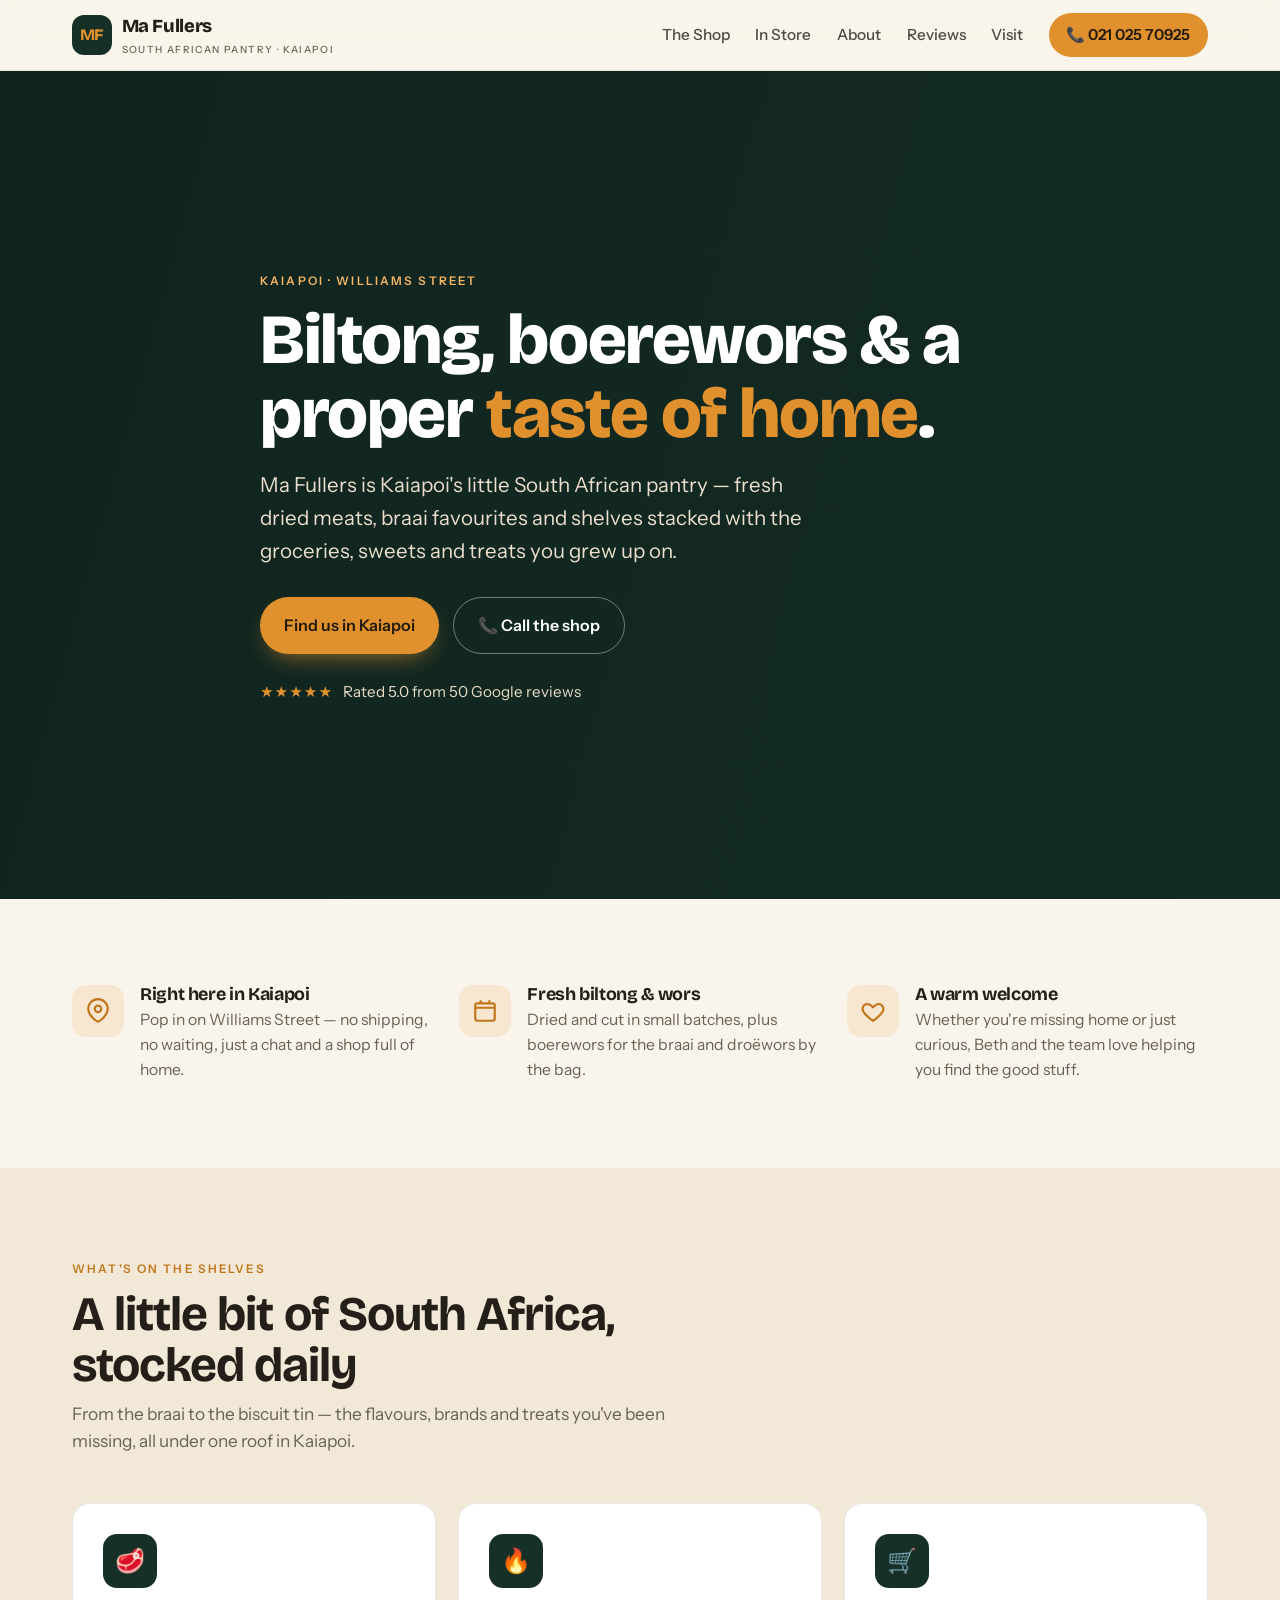
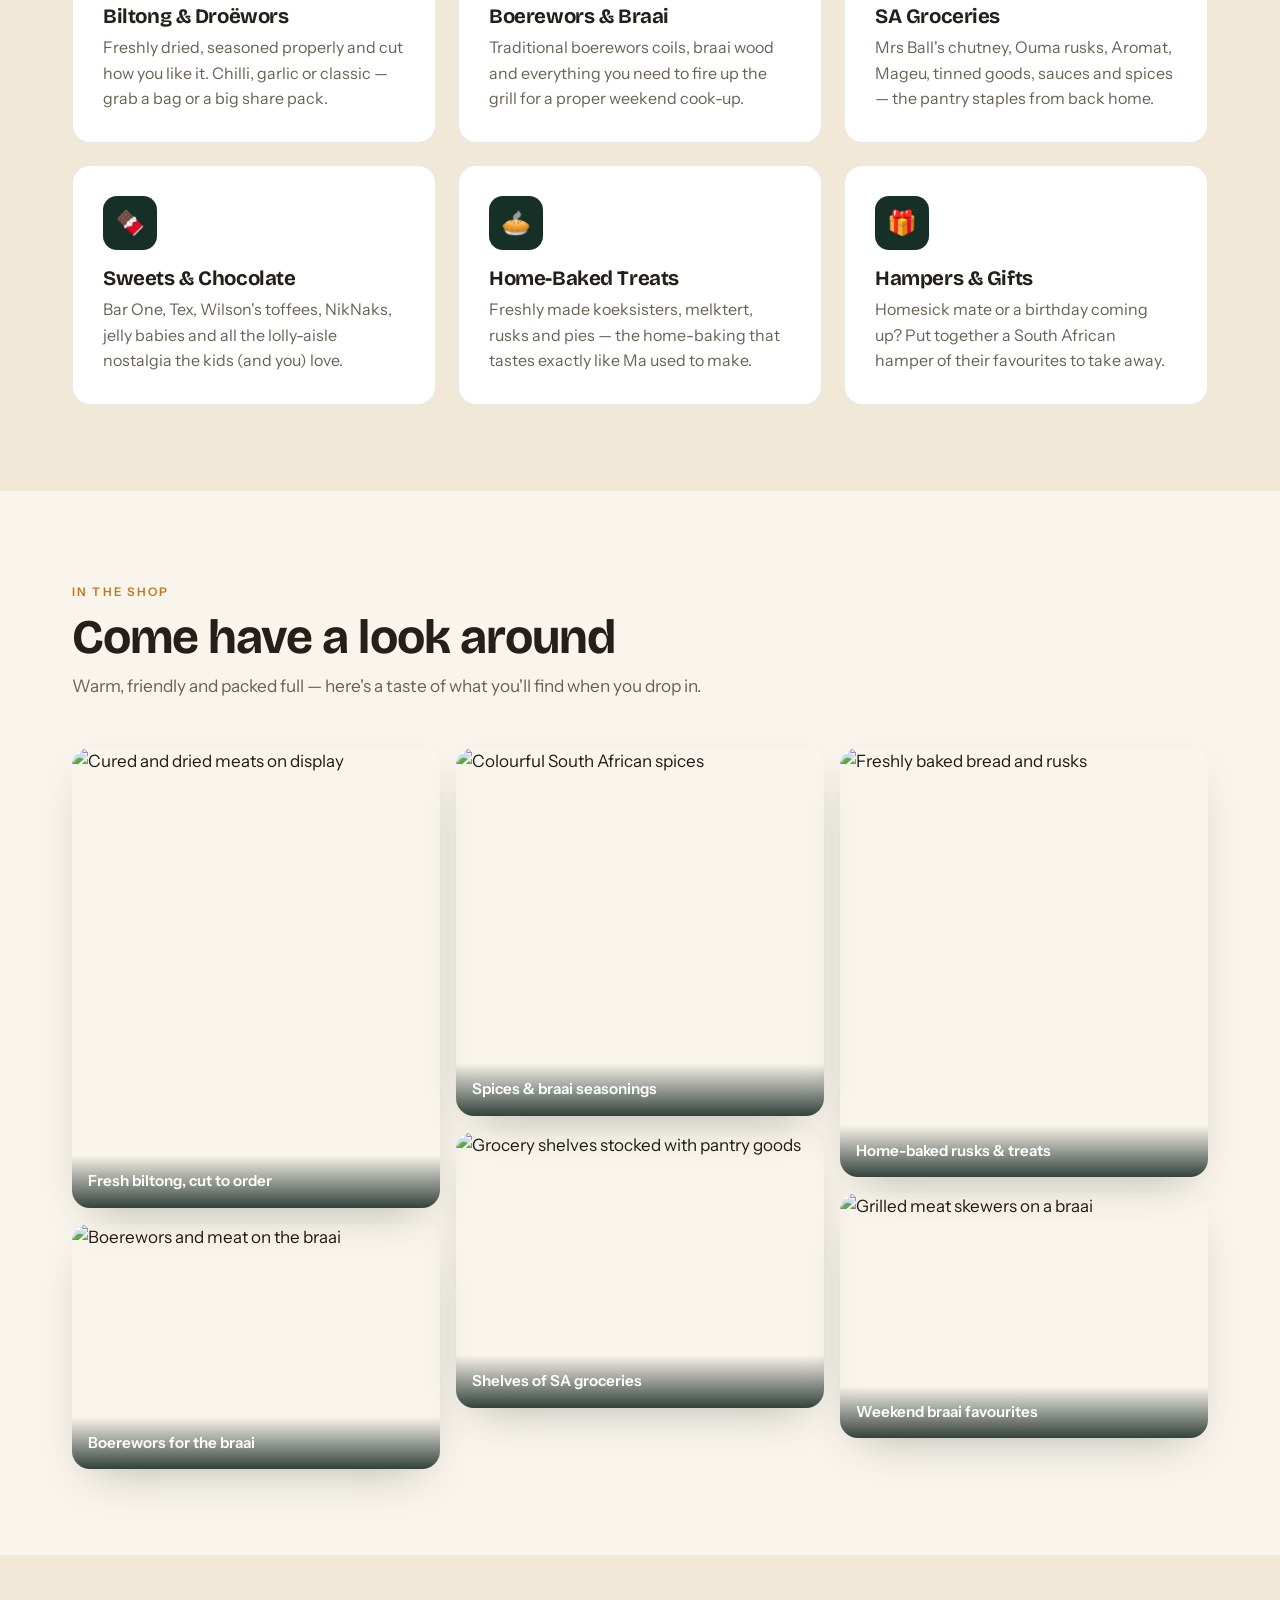
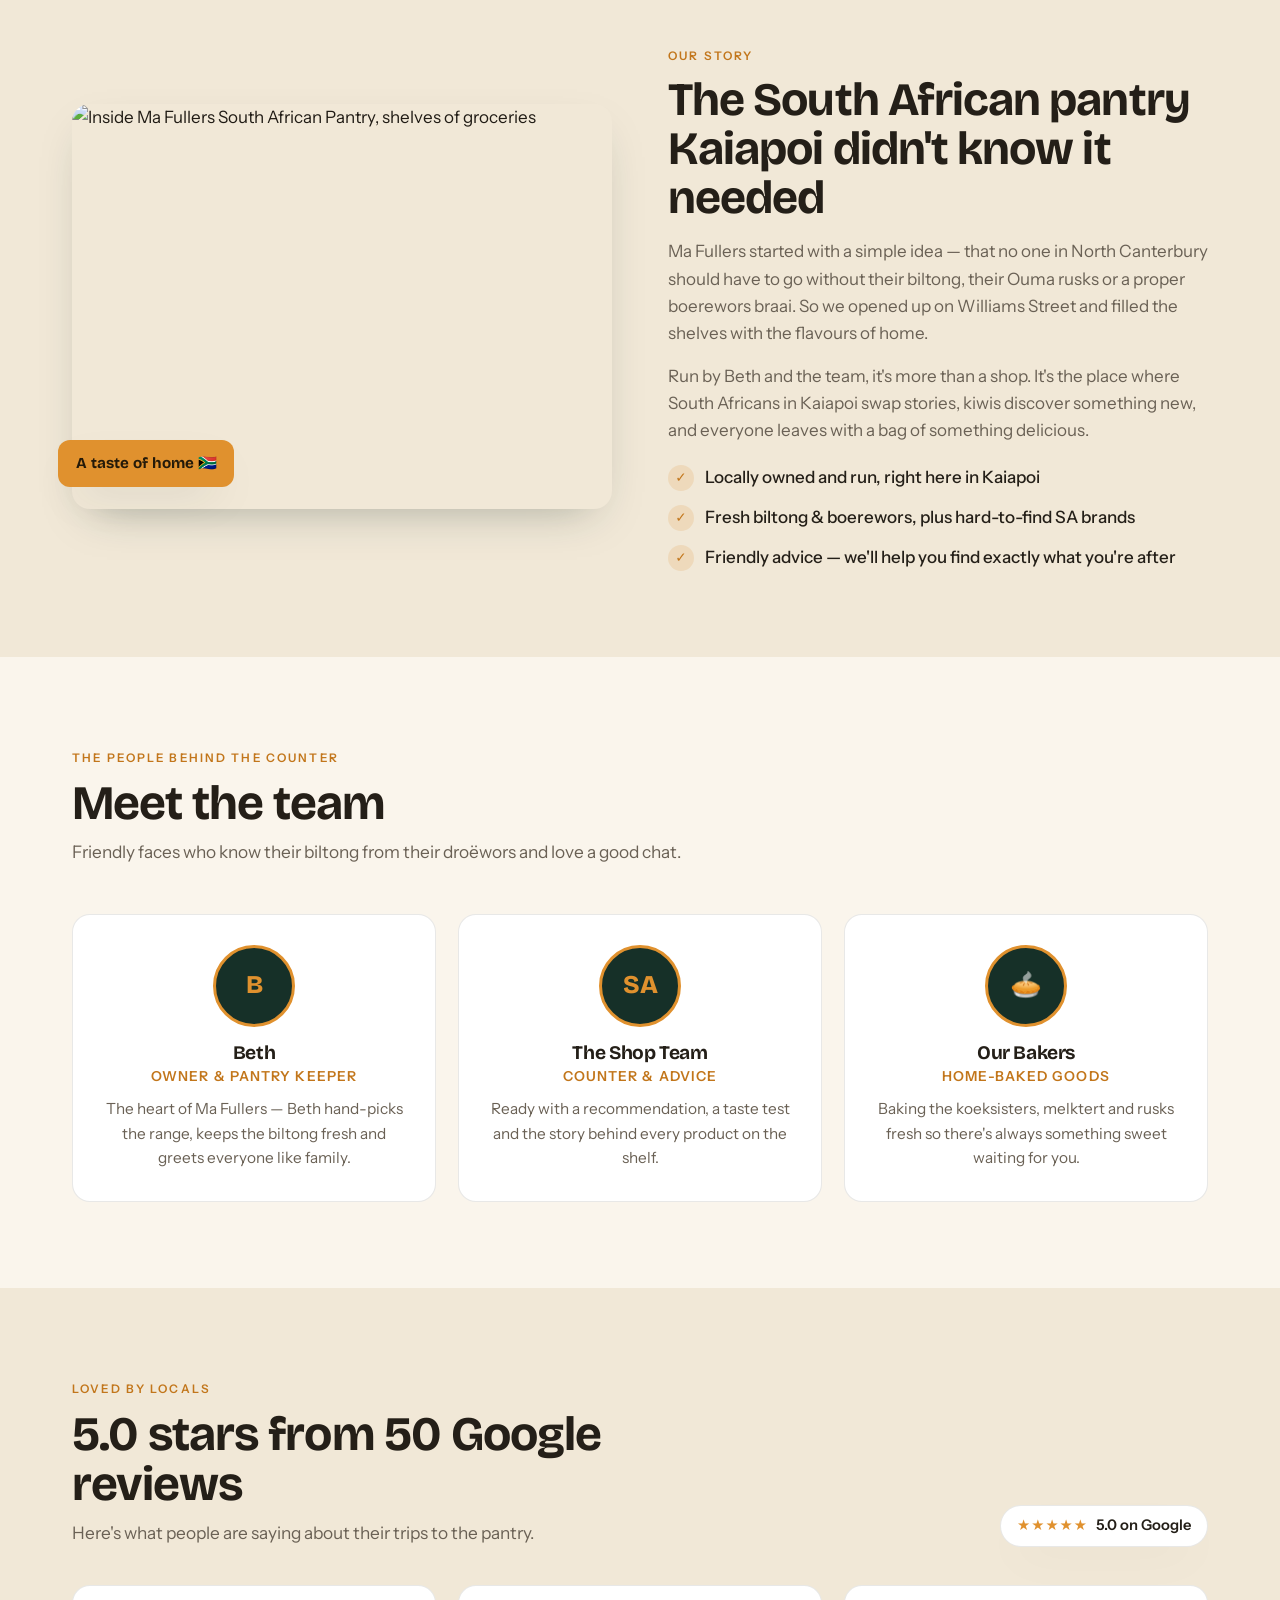
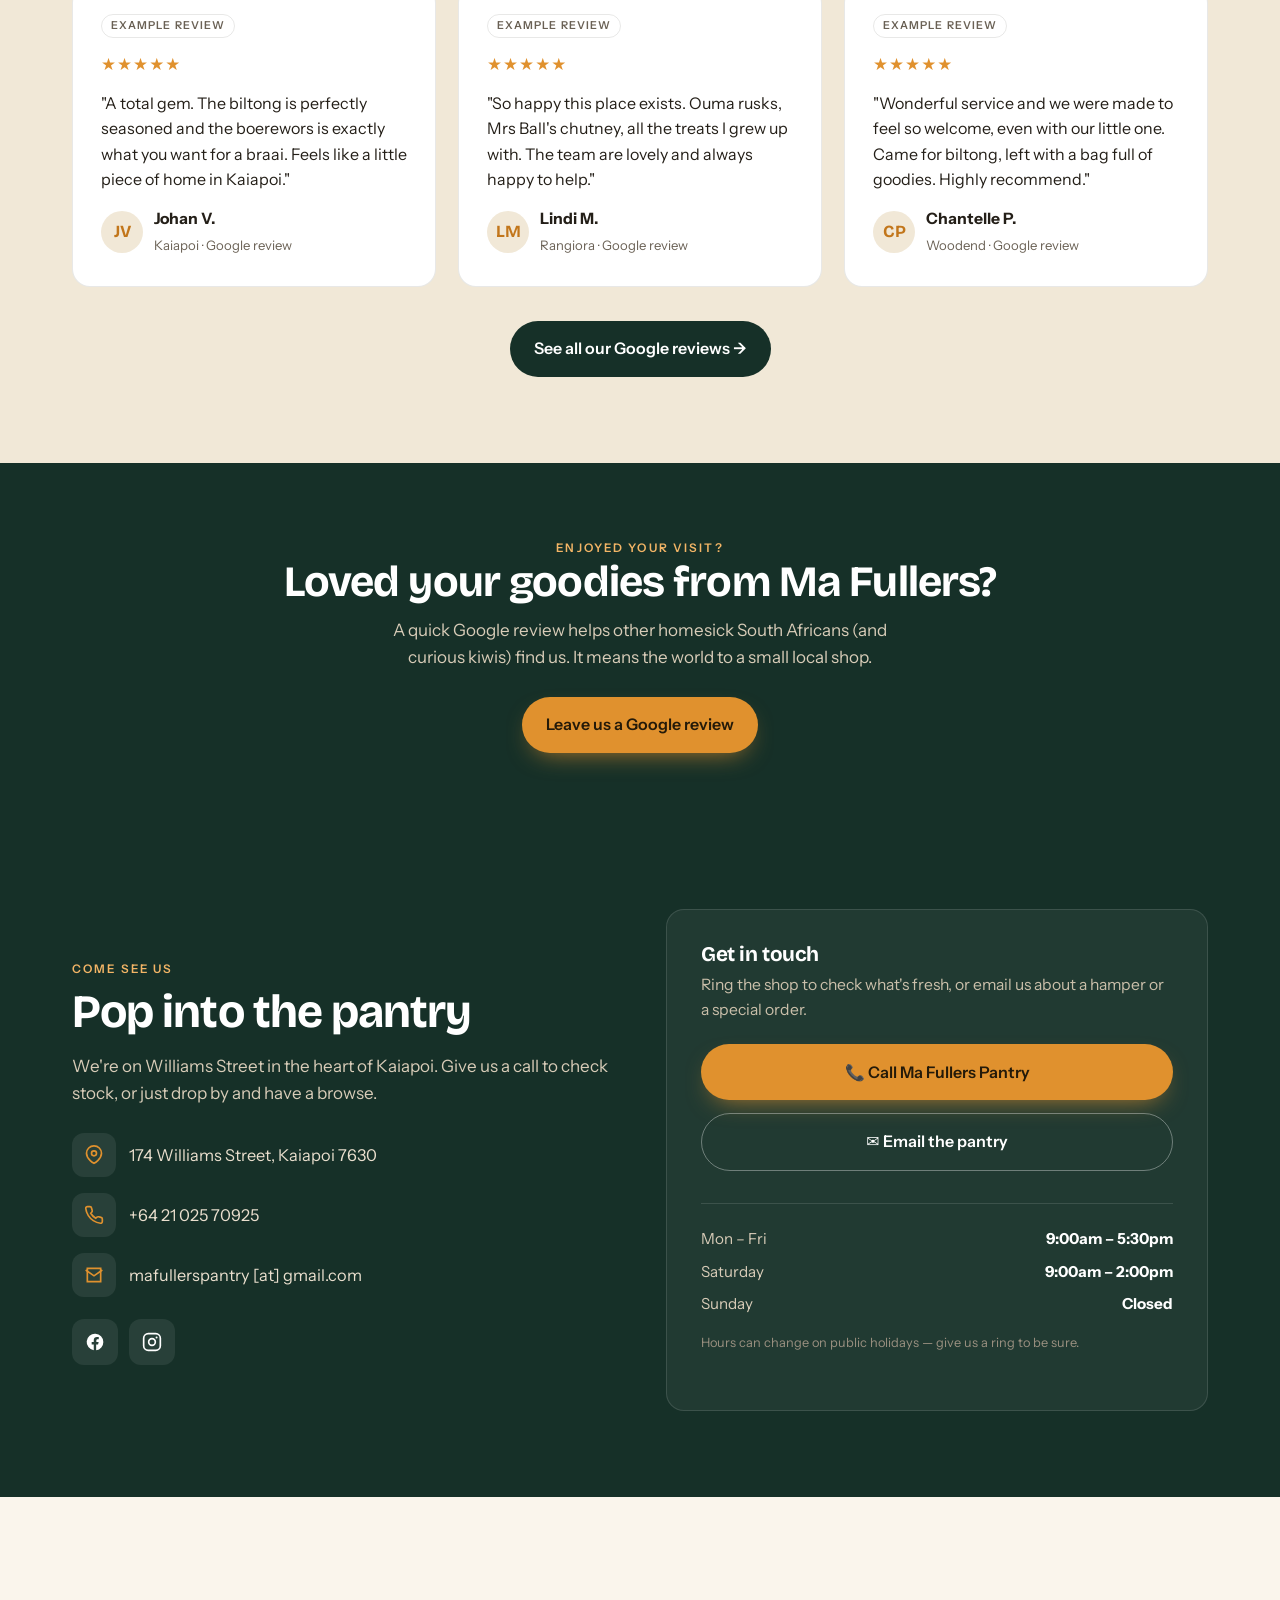
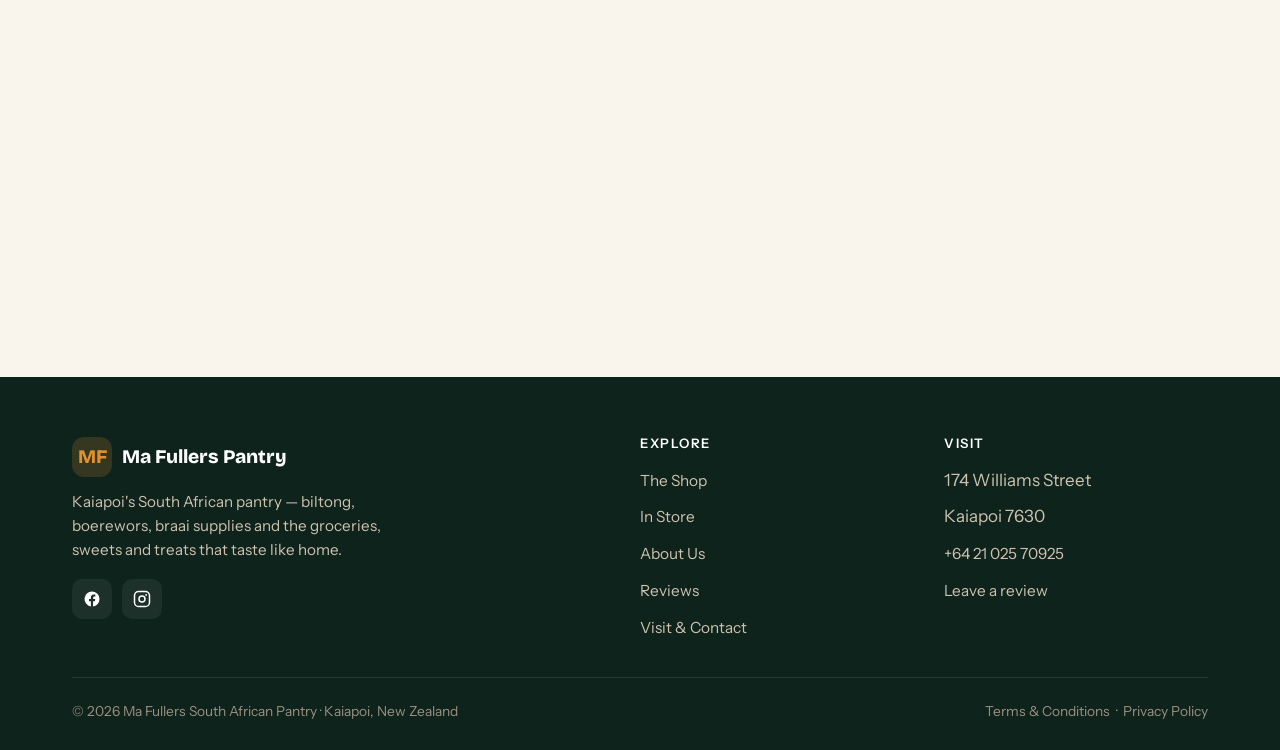
==== index.html @ ce8c029f "Initial build: Ma Fullers South African Pantry" ====
<!DOCTYPE html>
<html lang="en-NZ">
<head>
<meta charset="UTF-8">
<meta name="viewport" content="width=device-width, initial-scale=1">
<title>Ma Fullers South African Pantry | Biltong, Boerewors & SA Groceries, Kaiapoi</title>
<meta name="description" content="A little taste of home in Kaiapoi. Ma Fullers South African Pantry stocks fresh biltong, boerewors, dried meats, braai supplies and shelves of South African groceries and sweets. Pop in on Williams Street.">
<meta property="og:title" content="Ma Fullers South African Pantry | Kaiapoi">
<meta property="og:description" content="Biltong, boerewors, braai supplies and South African groceries — a little taste of home in Kaiapoi.">
<meta property="og:type" content="business.business">
<meta property="og:image" content="https://images.unsplash.com/photo-1544025162-d76694265947?w=1200&q=80">
<link rel="icon" href="data:image/svg+xml,%3Csvg xmlns='http://www.w3.org/2000/svg' viewBox='0 0 100 100'%3E%3Crect width='100' height='100' rx='22' fill='%23183028'/%3E%3Ctext x='50' y='68' font-size='54' text-anchor='middle' fill='%23E0912E' font-family='Georgia,serif' font-weight='bold'%3EMF%3C/text%3E%3C/svg%3E">
<link rel="preconnect" href="https://fonts.googleapis.com">
<link rel="preconnect" href="https://fonts.gstatic.com" crossorigin>
<link href="https://fonts.googleapis.com/css2?family=Bricolage+Grotesque:opsz,wght@12..96,500;12..96,600;12..96,700;12..96,800&family=Instrument+Sans:wght@400;500;600&display=swap" rel="stylesheet">
<style>
:root{
  --bone:#FAF5EC; --cream:#F1E8D7; --ink:#241f18; --muted:#6a6155;
  --dark:#163028; --dark2:#0f231d; --accent:#E0912E; --accent-deep:#c2761b;
  --line:rgba(36,31,24,.10); --radius:18px; --maxw:1180px;
  --shadow:0 18px 44px -20px rgba(22,48,40,.35);
}
*{margin:0;padding:0;box-sizing:border-box}
html{scroll-behavior:smooth}
body{font-family:"Instrument Sans",system-ui,sans-serif;color:var(--ink);background:var(--bone);line-height:1.6;font-size:17px;overflow-x:hidden}
img{max-width:100%;display:block;image-orientation:from-image}
h1,h2,h3,h4{font-family:"Bricolage Grotesque",serif;line-height:1.05;font-weight:700;letter-spacing:-.02em}
a{color:inherit;text-decoration:none}
.wrap{max-width:var(--maxw);margin:0 auto;padding:0 22px}
.eyebrow{font-family:"Instrument Sans";text-transform:uppercase;letter-spacing:.18em;font-size:.74rem;font-weight:600;color:var(--accent-deep)}
.btn{display:inline-flex;align-items:center;gap:.5rem;font-weight:600;font-size:1rem;padding:.95rem 1.5rem;border-radius:999px;cursor:pointer;transition:transform .2s ease,box-shadow .2s ease,background .2s ease;min-height:48px}
.btn-primary{background:var(--accent);color:#241a09;box-shadow:0 10px 26px -12px rgba(224,145,46,.85)}
.btn-primary:hover{transform:translateY(-2px);background:var(--accent-deep);color:#fff}
.btn-ghost{background:transparent;border:1.5px solid rgba(255,255,255,.4);color:#fff}
.btn-ghost:hover{background:rgba(255,255,255,.12);transform:translateY(-2px)}
.btn-dark{background:var(--dark);color:#fff}
.btn-dark:hover{background:var(--dark2);transform:translateY(-2px)}
section{position:relative}
.band-bone{background:var(--bone)} .band-cream{background:var(--cream)}
.pad{padding:86px 0}
.section-head{max-width:640px;margin-bottom:48px}
.section-head h2{font-size:clamp(2rem,5vw,3rem);margin:.5rem 0 .6rem}
.section-head p{color:var(--muted);font-size:1.08rem}

/* Intro overlay */
#intro{position:fixed;inset:0;background:var(--dark);z-index:2000;display:flex;flex-direction:column;align-items:center;justify-content:center;gap:14px;transition:opacity .7s ease,visibility .7s ease}
#intro.done{opacity:0;visibility:hidden}
#intro .mark{font-family:"Bricolage Grotesque";font-weight:800;font-size:2rem;color:var(--accent);border:2px solid var(--accent);width:78px;height:78px;border-radius:20px;display:flex;align-items:center;justify-content:center;animation:pop .8s cubic-bezier(.2,.8,.2,1)}
#intro .il{color:#f3ead9;letter-spacing:.16em;text-transform:uppercase;font-size:.78rem;opacity:0;animation:fadein .8s ease .35s forwards}
@keyframes pop{0%{transform:scale(.6);opacity:0}100%{transform:scale(1);opacity:1}}
@keyframes fadein{to{opacity:1}}

/* reveal */
.reveal{opacity:0;transform:translateY(26px);transition:opacity .7s ease,transform .7s ease}
.reveal.in{opacity:1;transform:none}

/* NAV */
header.nav{position:sticky;top:0;z-index:900;background:rgba(250,245,236,.85);backdrop-filter:blur(12px);border-bottom:1px solid var(--line)}
.nav-in{display:flex;align-items:center;justify-content:space-between;height:70px}
.brand{display:flex;align-items:center;gap:.6rem;font-family:"Bricolage Grotesque";font-weight:800;font-size:1.15rem;letter-spacing:-.02em}
.brand .logo{width:40px;height:40px;border-radius:12px;background:var(--dark);color:var(--accent);display:flex;align-items:center;justify-content:center;font-size:1rem;flex:none}
.brand small{display:block;font-family:"Instrument Sans";font-weight:500;font-size:.62rem;letter-spacing:.14em;text-transform:uppercase;color:var(--muted)}
.nav-links{display:flex;align-items:center;gap:1.6rem}
.nav-links a.link{font-weight:500;font-size:.96rem;color:var(--ink);opacity:.8}
.nav-links a.link:hover{opacity:1;color:var(--accent-deep)}
.nav-cta{display:inline-flex;align-items:center;gap:.45rem;background:var(--accent);color:#241a09;font-weight:600;padding:.6rem 1.1rem;border-radius:999px;font-size:.95rem}
.nav-cta:hover{background:var(--accent-deep);color:#fff}
.burger{display:none;flex-direction:column;gap:5px;background:none;border:0;cursor:pointer;padding:8px}
.burger span{width:26px;height:2.5px;background:var(--ink);border-radius:2px;transition:.3s}
.mobile-menu{display:none}

/* HERO */
.hero{position:relative;min-height:92vh;display:flex;align-items:center;background:var(--dark);overflow:hidden}
.hero-slides{position:absolute;inset:0;z-index:0}
.hero-slides .slide{position:absolute;inset:0;background-size:cover;background-position:center;opacity:0;transition:opacity 1.6s ease;filter:saturate(.92) contrast(1.04)}
.hero-slides .slide.active{opacity:1}
.hero::after{content:"";position:absolute;inset:0;z-index:1;background:linear-gradient(105deg,rgba(15,35,29,.9) 0%,rgba(15,35,29,.66) 45%,rgba(15,35,29,.42) 100%)}
.hero-in{position:relative;z-index:2;color:#fff;padding:80px 0;max-width:760px}
.hero .eyebrow{color:#f3b566}
.hero h1{font-size:clamp(2.4rem,6.4vw,4.4rem);font-weight:800;margin:.7rem 0 1.1rem;color:#fff}
.hero h1 .hl{color:var(--accent)}
.hero p.lead{font-size:clamp(1.05rem,2.4vw,1.28rem);color:#eadfce;max-width:560px;margin-bottom:1.8rem}
.hero-cta{display:flex;flex-wrap:wrap;gap:.9rem}
.hero-note{margin-top:1.6rem;display:flex;align-items:center;gap:.6rem;color:#e9dcc6;font-size:.95rem}
.stars{color:var(--accent);letter-spacing:1px}

/* TRUST */
.trust{display:grid;grid-template-columns:repeat(3,1fr);gap:26px}
.trust .t{display:flex;gap:1rem;align-items:flex-start}
.trust .ic{width:52px;height:52px;border-radius:14px;background:rgba(224,145,46,.14);color:var(--accent-deep);display:flex;align-items:center;justify-content:center;flex:none}
.trust h3{font-size:1.12rem;margin-bottom:.2rem}
.trust p{color:var(--muted);font-size:.98rem}
.trust svg{width:26px;height:26px}

/* SERVICES */
.cards{display:grid;grid-template-columns:repeat(3,1fr);gap:22px}
.card{background:#fff;border:1px solid var(--line);border-radius:var(--radius);padding:30px;transition:transform .25s ease,box-shadow .25s ease}
.card:hover{transform:translateY(-6px);box-shadow:var(--shadow)}
.card .ic{width:54px;height:54px;border-radius:14px;background:var(--dark);color:var(--accent);display:flex;align-items:center;justify-content:center;font-size:1.5rem;margin-bottom:1.1rem}
.card h3{font-size:1.28rem;margin-bottom:.5rem}
.card p{color:var(--muted);font-size:1rem}

/* GALLERY */
.gallery{columns:3;column-gap:16px}
.gallery figure{break-inside:avoid;margin-bottom:16px;border-radius:var(--radius);overflow:hidden;position:relative;box-shadow:var(--shadow)}
.gallery img{width:100%;height:auto;filter:saturate(.92) contrast(1.04);transition:transform .5s ease}
.gallery figure:hover img{transform:scale(1.05)}
.gallery figcaption{position:absolute;left:0;bottom:0;right:0;padding:14px 16px;color:#fff;font-weight:600;font-size:.95rem;background:linear-gradient(transparent,rgba(15,35,29,.85))}

/* ABOUT */
.about{display:grid;grid-template-columns:1fr 1fr;gap:56px;align-items:center}
.about-img{position:relative}
.about-img img{border-radius:var(--radius);width:100%;height:auto;filter:saturate(.92) contrast(1.04);box-shadow:var(--shadow)}
.about-img .tag{position:absolute;left:-14px;bottom:22px;background:var(--accent);color:#241a09;font-weight:700;font-family:"Bricolage Grotesque";padding:.7rem 1.1rem;border-radius:12px;box-shadow:var(--shadow);font-size:.95rem}
.about h2{font-size:clamp(2rem,4.6vw,2.9rem);margin:.5rem 0 1rem}
.about p{color:var(--muted);margin-bottom:1rem}
.checklist{list-style:none;margin-top:1.2rem;display:grid;gap:.8rem}
.checklist li{display:flex;gap:.7rem;align-items:flex-start;font-weight:500;color:var(--ink)}
.checklist .chk{width:26px;height:26px;border-radius:50%;background:rgba(224,145,46,.16);color:var(--accent-deep);display:flex;align-items:center;justify-content:center;flex:none;font-size:.85rem;margin-top:1px}

/* CREW */
.crew{display:grid;grid-template-columns:repeat(3,1fr);gap:22px}
.member{background:#fff;border:1px solid var(--line);border-radius:var(--radius);padding:30px;text-align:center;transition:transform .25s ease,box-shadow .25s}
.member:hover{transform:translateY(-6px);box-shadow:var(--shadow)}
.avatar{width:82px;height:82px;border-radius:50%;background:var(--dark);color:var(--accent);display:flex;align-items:center;justify-content:center;font-family:"Bricolage Grotesque";font-weight:800;font-size:1.6rem;margin:0 auto 1rem;border:3px solid var(--accent)}
.member h3{font-size:1.2rem}
.member .role{color:var(--accent-deep);font-weight:600;font-size:.86rem;text-transform:uppercase;letter-spacing:.08em;margin:.15rem 0 .6rem}
.member p{color:var(--muted);font-size:.96rem}

/* REVIEWS */
.rev-top{display:flex;justify-content:space-between;align-items:flex-end;flex-wrap:wrap;gap:20px;margin-bottom:38px}
.rev-badge{display:inline-flex;align-items:center;gap:.5rem;background:#fff;border:1px solid var(--line);border-radius:999px;padding:.5rem 1rem;font-weight:600;font-size:.92rem;box-shadow:var(--shadow)}
.reviews{display:grid;grid-template-columns:repeat(3,1fr);gap:22px}
.review{background:#fff;border:1px solid var(--line);border-radius:var(--radius);padding:28px;display:flex;flex-direction:column;gap:.8rem}
.review .stars{font-size:1.05rem}
.review p{color:var(--ink);font-size:1rem}
.review .who{display:flex;align-items:center;gap:.7rem;margin-top:auto}
.review .who .a{width:42px;height:42px;border-radius:50%;background:var(--cream);color:var(--accent-deep);display:flex;align-items:center;justify-content:center;font-weight:700;font-family:"Bricolage Grotesque"}
.review .who b{display:block;font-size:.98rem}
.review .who span{color:var(--muted);font-size:.82rem}
.ex-badge{font-size:.68rem;text-transform:uppercase;letter-spacing:.1em;color:var(--muted);font-weight:600;border:1px solid var(--line);border-radius:999px;padding:.15rem .55rem;align-self:flex-start}

/* REVIEW BANNER */
.rbanner{background:var(--dark);color:#fff;text-align:center}
.rbanner .wrap{padding:70px 22px}
.rbanner h2{font-size:clamp(1.8rem,4.6vw,2.7rem);margin-bottom:.7rem}
.rbanner p{color:#d8ccb8;max-width:520px;margin:0 auto 1.6rem}

/* CONTACT */
.contact{background:var(--dark);color:#fff}
.contact-grid{display:grid;grid-template-columns:1fr 1fr;gap:52px;align-items:center}
.contact h2{font-size:clamp(2rem,4.6vw,2.9rem);color:#fff;margin:.4rem 0 1rem}
.contact .lead{color:#d8ccb8;margin-bottom:1.6rem}
.cinfo{display:grid;gap:1rem;margin-bottom:1.4rem}
.cinfo a,.cinfo div{display:flex;gap:.8rem;align-items:center;color:#eadfce;font-size:1.02rem}
.cinfo .ic{width:44px;height:44px;border-radius:12px;background:rgba(255,255,255,.08);display:flex;align-items:center;justify-content:center;flex:none;color:var(--accent)}
.cinfo svg{width:20px;height:20px}
.socials{display:flex;gap:.7rem;margin-top:.4rem}
.socials a{width:46px;height:46px;border-radius:12px;background:rgba(255,255,255,.08);display:flex;align-items:center;justify-content:center;color:#fff;transition:.25s}
.socials a:hover{background:var(--accent);color:#241a09;transform:translateY(-3px)}
.socials svg{width:20px;height:20px}
.contact-card{background:rgba(255,255,255,.05);border:1px solid rgba(255,255,255,.12);border-radius:var(--radius);padding:34px}
.contact-card h3{color:#fff;font-size:1.3rem;margin-bottom:.4rem}
.contact-card p{color:#cabfaa;font-size:.98rem;margin-bottom:1.4rem}
.contact-card .btn{width:100%;justify-content:center;margin-bottom:.8rem}
.hours{margin-top:1.2rem;border-top:1px solid rgba(255,255,255,.12);padding-top:1.2rem}
.hours .row{display:flex;justify-content:space-between;color:#d8ccb8;font-size:.95rem;padding:.25rem 0}

/* MAP */
.map-sec{padding:0}
.map-wrap{width:100%;aspect-ratio:16/6;min-height:320px;border-radius:0}
.map-wrap iframe{width:100%;height:100%;border:0;display:block;filter:saturate(.9)}

/* FOOTER */
footer{background:var(--dark2);color:#cdc2ae;padding:60px 0 28px}
.foot-grid{display:grid;grid-template-columns:2fr 1fr 1fr;gap:40px;margin-bottom:36px}
.foot-brand{display:flex;align-items:center;gap:.6rem;font-family:"Bricolage Grotesque";font-weight:800;color:#fff;font-size:1.2rem;margin-bottom:.8rem}
.foot-brand .logo{width:40px;height:40px;border-radius:12px;background:rgba(224,145,46,.18);color:var(--accent);display:flex;align-items:center;justify-content:center;flex:none}
footer p{font-size:.95rem;max-width:320px}
footer h4{color:#fff;font-family:"Instrument Sans";font-weight:600;font-size:.82rem;letter-spacing:.12em;text-transform:uppercase;margin-bottom:1rem}
footer ul{list-style:none;display:grid;gap:.6rem}
footer ul a{color:#cdc2ae;font-size:.96rem}
footer ul a:hover{color:var(--accent)}
.foot-social{display:flex;gap:.6rem;margin-top:1rem}
.foot-social a{width:40px;height:40px;border-radius:10px;background:rgba(255,255,255,.06);display:flex;align-items:center;justify-content:center;color:#fff;transition:.25s}
.foot-social a:hover{background:var(--accent);color:#241a09}
.foot-social svg{width:18px;height:18px}
.foot-bottom{border-top:1px solid rgba(255,255,255,.1);padding-top:22px;display:flex;justify-content:space-between;flex-wrap:wrap;gap:12px;font-size:.86rem;color:#9a9080}
.foot-bottom a{color:#9a9080}.foot-bottom a:hover{color:var(--accent)}

@media(max-width:900px){
  .trust,.cards,.crew,.reviews{grid-template-columns:1fr}
  .gallery{columns:2}
  .about,.contact-grid{grid-template-columns:1fr;gap:34px}
  .about-img{order:-1}
  .foot-grid{grid-template-columns:1fr;gap:28px}
  .nav-links{display:none}
  .burger{display:flex}
  .mobile-menu.open{display:block;border-top:1px solid var(--line);background:var(--bone)}
  .mobile-menu a{display:block;padding:14px 22px;font-weight:500;border-bottom:1px solid var(--line)}
  .mobile-menu .nav-cta{margin:14px 22px;display:inline-flex}
  .pad{padding:64px 0}
}
@media(max-width:560px){
  body{font-size:16px}
  .wrap{padding:0 18px}
  .gallery{columns:1}
  .hero{min-height:88vh}
  .hero-cta .btn{flex:1;justify-content:center}
  .rev-top{flex-direction:column;align-items:flex-start}
}
@media(prefers-reduced-motion:reduce){
  .hero-slides .slide{transition:none}
  .reveal{opacity:1;transform:none;transition:none}
  #intro{display:none}
}
</style>
</head>
<body>

<div id="intro" aria-hidden="true">
  <div class="mark">MF</div>
  <div class="il">Ma Fullers &middot; A taste of home</div>
</div>

<!-- NAV -->
<header class="nav">
  <div class="wrap nav-in">
    <a class="brand" href="#top" aria-label="Ma Fullers South African Pantry home">
      <span class="logo">MF</span>
      <span>Ma Fullers<small>South African Pantry &middot; Kaiapoi</small></span>
    </a>
    <nav class="nav-links" aria-label="Primary">
      <a class="link" href="#shop">The Shop</a>
      <a class="link" href="#gallery">In Store</a>
      <a class="link" href="#about">About</a>
      <a class="link" href="#reviews">Reviews</a>
      <a class="link" href="#visit">Visit</a>
      <a class="nav-cta" href="tel:+642102570925">📞 021 025 70925</a>
    </nav>
    <button class="burger" id="burger" aria-label="Menu" aria-expanded="false"><span></span><span></span><span></span></button>
  </div>
  <div class="mobile-menu" id="mobileMenu">
    <a href="#shop">The Shop</a>
    <a href="#gallery">In Store</a>
    <a href="#about">About</a>
    <a href="#reviews">Reviews</a>
    <a href="#visit">Visit</a>
    <a class="nav-cta" href="tel:+642102570925">📞 Call the shop</a>
  </div>
</header>

<!-- HERO -->
<section class="hero" id="top">
  <div class="hero-slides" id="heroSlides" aria-hidden="true">
    <div class="slide active" style="background-image:url('https://images.unsplash.com/photo-1544025162-d76694265947?w=1900&q=80')"></div>
    <div class="slide" data-bg="https://images.unsplash.com/photo-1558030006-450675393462?w=1900&q=80"></div>
    <div class="slide" data-bg="https://images.unsplash.com/photo-1596040033229-a9821ebd058d?w=1900&q=80"></div>
    <div class="slide" data-bg="https://images.unsplash.com/photo-1509440159596-0249088772ff?w=1900&q=80"></div>
  </div>
  <div class="wrap hero-in">
    <span class="eyebrow">Kaiapoi &middot; Williams Street</span>
    <h1>Biltong, boerewors &amp; a proper <span class="hl">taste of home</span>.</h1>
    <p class="lead">Ma Fullers is Kaiapoi's little South African pantry — fresh dried meats, braai favourites and shelves stacked with the groceries, sweets and treats you grew up on.</p>
    <div class="hero-cta">
      <a class="btn btn-primary" href="#visit">Find us in Kaiapoi</a>
      <a class="btn btn-ghost" href="tel:+642102570925">📞 Call the shop</a>
    </div>
    <div class="hero-note"><span class="stars">★★★★★</span> Rated 5.0 from 50 Google reviews</div>
  </div>
</section>

<!-- TRUST -->
<section class="pad band-bone">
  <div class="wrap">
    <div class="trust">
      <div class="t reveal">
        <div class="ic"><svg viewBox="0 0 24 24" fill="none" stroke="currentColor" stroke-width="2"><path d="M21 10c0 7-9 12-9 12s-9-5-9-12a9 9 0 0 1 18 0Z"/><circle cx="12" cy="10" r="3"/></svg></div>
        <div><h3>Right here in Kaiapoi</h3><p>Pop in on Williams Street — no shipping, no waiting, just a chat and a shop full of home.</p></div>
      </div>
      <div class="t reveal">
        <div class="ic"><svg viewBox="0 0 24 24" fill="none" stroke="currentColor" stroke-width="2"><path d="M8 2v3M16 2v3M3 9h18M5 5h14a2 2 0 0 1 2 2v12a2 2 0 0 1-2 2H5a2 2 0 0 1-2-2V7a2 2 0 0 1 2-2Z"/></svg></div>
        <div><h3>Fresh biltong &amp; wors</h3><p>Dried and cut in small batches, plus boerewors for the braai and droëwors by the bag.</p></div>
      </div>
      <div class="t reveal">
        <div class="ic"><svg viewBox="0 0 24 24" fill="none" stroke="currentColor" stroke-width="2"><path d="M12 21s-6.5-4.35-9-8.5C1.5 9.5 3 5.5 7 5.5c2 0 3.5 1.5 5 3 1.5-1.5 3-3 5-3 4 0 5.5 4 4 7-2.5 4.15-9 8.5-9 8.5Z"/></svg></div>
        <div><h3>A warm welcome</h3><p>Whether you're missing home or just curious, Beth and the team love helping you find the good stuff.</p></div>
      </div>
    </div>
  </div>
</section>

<!-- SHOP / SERVICES -->
<section class="pad band-cream" id="shop">
  <div class="wrap">
    <div class="section-head reveal">
      <span class="eyebrow">What's on the shelves</span>
      <h2>A little bit of South Africa, stocked daily</h2>
      <p>From the braai to the biscuit tin — the flavours, brands and treats you've been missing, all under one roof in Kaiapoi.</p>
    </div>
    <div class="cards">
      <div class="card reveal"><div class="ic">🥩</div><h3>Biltong &amp; Droëwors</h3><p>Freshly dried, seasoned properly and cut how you like it. Chilli, garlic or classic — grab a bag or a big share pack.</p></div>
      <div class="card reveal"><div class="ic">🔥</div><h3>Boerewors &amp; Braai</h3><p>Traditional boerewors coils, braai wood and everything you need to fire up the grill for a proper weekend cook-up.</p></div>
      <div class="card reveal"><div class="ic">🛒</div><h3>SA Groceries</h3><p>Mrs Ball's chutney, Ouma rusks, Aromat, Mageu, tinned goods, sauces and spices — the pantry staples from back home.</p></div>
      <div class="card reveal"><div class="ic">🍫</div><h3>Sweets &amp; Chocolate</h3><p>Bar One, Tex, Wilson's toffees, NikNaks, jelly babies and all the lolly-aisle nostalgia the kids (and you) love.</p></div>
      <div class="card reveal"><div class="ic">🥧</div><h3>Home-Baked Treats</h3><p>Freshly made koeksisters, melktert, rusks and pies — the home-baking that tastes exactly like Ma used to make.</p></div>
      <div class="card reveal"><div class="ic">🎁</div><h3>Hampers &amp; Gifts</h3><p>Homesick mate or a birthday coming up? Put together a South African hamper of their favourites to take away.</p></div>
    </div>
  </div>
</section>

<!-- GALLERY -->
<section class="pad band-bone" id="gallery">
  <div class="wrap">
    <div class="section-head reveal">
      <span class="eyebrow">In the shop</span>
      <h2>Come have a look around</h2>
      <p>Warm, friendly and packed full — here's a taste of what you'll find when you drop in.</p>
    </div>
    <div class="gallery">
      <figure class="reveal"><img loading="lazy" width="600" height="750" src="https://images.unsplash.com/photo-1607623814075-e51df1bdc82f?w=800&q=80" alt="Cured and dried meats on display"><figcaption>Fresh biltong, cut to order</figcaption></figure>
      <figure class="reveal"><img loading="lazy" width="600" height="400" src="https://images.unsplash.com/photo-1558030006-450675393462?w=800&q=80" alt="Boerewors and meat on the braai"><figcaption>Boerewors for the braai</figcaption></figure>
      <figure class="reveal"><img loading="lazy" width="600" height="600" src="https://images.unsplash.com/photo-1596040033229-a9821ebd058d?w=800&q=80" alt="Colourful South African spices"><figcaption>Spices &amp; braai seasonings</figcaption></figure>
      <figure class="reveal"><img loading="lazy" width="600" height="450" src="https://images.unsplash.com/photo-1578916171728-46686eac8d58?w=800&q=80" alt="Grocery shelves stocked with pantry goods"><figcaption>Shelves of SA groceries</figcaption></figure>
      <figure class="reveal"><img loading="lazy" width="600" height="700" src="https://images.unsplash.com/photo-1509440159596-0249088772ff?w=800&q=80" alt="Freshly baked bread and rusks"><figcaption>Home-baked rusks &amp; treats</figcaption></figure>
      <figure class="reveal"><img loading="lazy" width="600" height="400" src="https://images.unsplash.com/photo-1544025162-d76694265947?w=800&q=80" alt="Grilled meat skewers on a braai"><figcaption>Weekend braai favourites</figcaption></figure>
    </div>
  </div>
</section>

<!-- ABOUT -->
<section class="pad band-cream" id="about">
  <div class="wrap about">
    <div class="about-img reveal">
      <img loading="lazy" width="720" height="540" src="https://images.unsplash.com/photo-1578916171728-46686eac8d58?w=1000&q=80" alt="Inside Ma Fullers South African Pantry, shelves of groceries">
      <span class="tag">A taste of home 🇿🇦</span>
    </div>
    <div class="reveal">
      <span class="eyebrow">Our story</span>
      <h2>The South African pantry Kaiapoi didn't know it needed</h2>
      <p>Ma Fullers started with a simple idea — that no one in North Canterbury should have to go without their biltong, their Ouma rusks or a proper boerewors braai. So we opened up on Williams Street and filled the shelves with the flavours of home.</p>
      <p>Run by Beth and the team, it's more than a shop. It's the place where South Africans in Kaiapoi swap stories, kiwis discover something new, and everyone leaves with a bag of something delicious.</p>
      <ul class="checklist">
        <li><span class="chk">✓</span> Locally owned and run, right here in Kaiapoi</li>
        <li><span class="chk">✓</span> Fresh biltong &amp; boerewors, plus hard-to-find SA brands</li>
        <li><span class="chk">✓</span> Friendly advice — we'll help you find exactly what you're after</li>
      </ul>
    </div>
  </div>
</section>

<!-- CREW -->
<section class="pad band-bone">
  <div class="wrap">
    <div class="section-head reveal">
      <span class="eyebrow">The people behind the counter</span>
      <h2>Meet the team</h2>
      <p>Friendly faces who know their biltong from their droëwors and love a good chat.</p>
    </div>
    <div class="crew">
      <div class="member reveal">
        <div class="avatar">B</div>
        <h3>Beth</h3>
        <div class="role">Owner &amp; Pantry Keeper</div>
        <p>The heart of Ma Fullers — Beth hand-picks the range, keeps the biltong fresh and greets everyone like family.</p>
      </div>
      <div class="member reveal">
        <div class="avatar">SA</div>
        <h3>The Shop Team</h3>
        <div class="role">Counter &amp; Advice</div>
        <p>Ready with a recommendation, a taste test and the story behind every product on the shelf.</p>
      </div>
      <div class="member reveal">
        <div class="avatar">🥧</div>
        <h3>Our Bakers</h3>
        <div class="role">Home-Baked Goods</div>
        <p>Baking the koeksisters, melktert and rusks fresh so there's always something sweet waiting for you.</p>
      </div>
    </div>
  </div>
</section>

<!-- REVIEWS -->
<section class="pad band-cream" id="reviews">
  <div class="wrap">
    <div class="rev-top">
      <div class="section-head reveal" style="margin-bottom:0">
        <span class="eyebrow">Loved by locals</span>
        <h2>5.0 stars from 50 Google reviews</h2>
        <p>Here's what people are saying about their trips to the pantry.</p>
      </div>
      <div class="rev-badge reveal"><span class="stars">★★★★★</span> 5.0 on Google</div>
    </div>
    <div class="reviews">
      <div class="review reveal">
        <span class="ex-badge">Example review</span>
        <div class="stars">★★★★★</div>
        <p>"A total gem. The biltong is perfectly seasoned and the boerewors is exactly what you want for a braai. Feels like a little piece of home in Kaiapoi."</p>
        <div class="who"><div class="a">JV</div><div><b>Johan V.</b><span>Kaiapoi &middot; Google review</span></div></div>
      </div>
      <div class="review reveal">
        <span class="ex-badge">Example review</span>
        <div class="stars">★★★★★</div>
        <p>"So happy this place exists. Ouma rusks, Mrs Ball's chutney, all the treats I grew up with. The team are lovely and always happy to help."</p>
        <div class="who"><div class="a">LM</div><div><b>Lindi M.</b><span>Rangiora &middot; Google review</span></div></div>
      </div>
      <div class="review reveal">
        <span class="ex-badge">Example review</span>
        <div class="stars">★★★★★</div>
        <p>"Wonderful service and we were made to feel so welcome, even with our little one. Came for biltong, left with a bag full of goodies. Highly recommend."</p>
        <div class="who"><div class="a">CP</div><div><b>Chantelle P.</b><span>Woodend &middot; Google review</span></div></div>
      </div>
    </div>
    <div style="text-align:center;margin-top:34px" class="reveal">
      <a class="btn btn-dark" href="https://www.google.com/maps/search/Ma+Fullers+South+African+Pantry+Kaiapoi" target="_blank" rel="noopener">See all our Google reviews →</a>
    </div>
  </div>
</section>

<!-- REVIEW BANNER -->
<section class="rbanner">
  <div class="wrap reveal">
    <span class="eyebrow" style="color:#f3b566">Enjoyed your visit?</span>
    <h2>Loved your goodies from Ma Fullers?</h2>
    <p>A quick Google review helps other homesick South Africans (and curious kiwis) find us. It means the world to a small local shop.</p>
    <a class="btn btn-primary" href="https://www.google.com/maps/search/Ma+Fullers+South+African+Pantry+Kaiapoi" target="_blank" rel="noopener">Leave us a Google review</a>
  </div>
</section>

<!-- CONTACT -->
<section class="pad contact" id="visit">
  <div class="wrap contact-grid">
    <div class="reveal">
      <span class="eyebrow" style="color:#f3b566">Come see us</span>
      <h2>Pop into the pantry</h2>
      <p class="lead">We're on Williams Street in the heart of Kaiapoi. Give us a call to check stock, or just drop by and have a browse.</p>
      <div class="cinfo">
        <a href="https://www.google.com/maps/search/Ma+Fullers+South+African+Pantry+174+Williams+Street+Kaiapoi" target="_blank" rel="noopener">
          <span class="ic"><svg viewBox="0 0 24 24" fill="none" stroke="currentColor" stroke-width="2"><path d="M21 10c0 7-9 12-9 12s-9-5-9-12a9 9 0 0 1 18 0Z"/><circle cx="12" cy="10" r="3"/></svg></span>
          174 Williams Street, Kaiapoi 7630
        </a>
        <a href="tel:+642102570925">
          <span class="ic"><svg viewBox="0 0 24 24" fill="none" stroke="currentColor" stroke-width="2"><path d="M22 16.9v3a2 2 0 0 1-2.2 2 19.8 19.8 0 0 1-8.6-3.1 19.5 19.5 0 0 1-6-6 19.8 19.8 0 0 1-3.1-8.7A2 2 0 0 1 4.1 2h3a2 2 0 0 1 2 1.7c.1.9.4 1.8.7 2.7a2 2 0 0 1-.5 2.1L8.1 9.9a16 16 0 0 0 6 6l1.4-1.2a2 2 0 0 1 2.1-.5c.9.3 1.8.6 2.7.7a2 2 0 0 1 1.7 2Z"/></svg></span>
          +64 21 025 70925
        </a>
        <div>
          <span class="ic"><svg viewBox="0 0 24 24" fill="none" stroke="currentColor" stroke-width="2"><path d="M4 4h16v16H4z"/><path d="m22 6-10 7L2 6"/></svg></span>
          mafullerspantry [at] gmail.com
        </div>
      </div>
      <div class="socials">
        <a href="https://www.facebook.com/p/Ma-Fullers-Pantry-61556993087415/" target="_blank" rel="noopener" aria-label="Facebook"><svg viewBox="0 0 24 24" fill="currentColor"><path d="M22 12a10 10 0 1 0-11.5 9.9v-7H8v-2.9h2.5V9.8c0-2.5 1.5-3.9 3.8-3.9 1.1 0 2.2.2 2.2.2v2.5h-1.3c-1.2 0-1.6.8-1.6 1.6v1.9h2.8L15.7 15h-2.3v7A10 10 0 0 0 22 12Z"/></svg></a>
        <a href="https://www.instagram.com/explore/tags/mafullerspantry/" target="_blank" rel="noopener" aria-label="Instagram"><svg viewBox="0 0 24 24" fill="none" stroke="currentColor" stroke-width="2"><rect x="2" y="2" width="20" height="20" rx="5.5"/><circle cx="12" cy="12" r="4"/><circle cx="17.5" cy="6.5" r="1.2" fill="currentColor" stroke="none"/></svg></a>
      </div>
    </div>
    <div class="contact-card reveal">
      <h3>Get in touch</h3>
      <p>Ring the shop to check what's fresh, or email us about a hamper or a special order.</p>
      <a class="btn btn-primary" href="tel:+642102570925">📞 Call Ma Fullers Pantry</a>
      <a class="btn btn-ghost" style="border-color:rgba(255,255,255,.35)" href="#" data-gmail data-user="mafullerspantry" data-domain="gmail.com" data-su="Enquiry%20for%20Ma%20Fullers%20South%20African%20Pantry" data-body="Hi%20Beth%2C%0A%0AI%27d%20like%20to%20ask%20about%20">✉️ Email the pantry</a>
      <div class="hours">
        <div class="row"><span>Mon – Fri</span><b style="color:#fff">9:00am – 5:30pm</b></div>
        <div class="row"><span>Saturday</span><b style="color:#fff">9:00am – 2:00pm</b></div>
        <div class="row"><span>Sunday</span><b style="color:#fff">Closed</b></div>
        <p style="font-size:.8rem;color:#9a9080;margin-top:.8rem">Hours can change on public holidays — give us a ring to be sure.</p>
      </div>
    </div>
  </div>
</section>

<!-- MAP -->
<section class="map-sec" aria-label="Map to Ma Fullers South African Pantry">
  <div class="map-wrap">
    <iframe title="Map showing Ma Fullers South African Pantry, Kaiapoi" loading="lazy" referrerpolicy="no-referrer-when-downgrade"
      src="https://www.google.com/maps?q=Ma+Fullers+South+African+Pantry+174+Williams+Street+Kaiapoi&output=embed"></iframe>
  </div>
</section>

<!-- FOOTER -->
<footer>
  <div class="wrap">
    <div class="foot-grid">
      <div>
        <div class="foot-brand"><span class="logo">MF</span> Ma Fullers Pantry</div>
        <p>Kaiapoi's South African pantry — biltong, boerewors, braai supplies and the groceries, sweets and treats that taste like home.</p>
        <div class="foot-social">
          <a href="https://www.facebook.com/p/Ma-Fullers-Pantry-61556993087415/" target="_blank" rel="noopener" aria-label="Facebook"><svg viewBox="0 0 24 24" fill="currentColor"><path d="M22 12a10 10 0 1 0-11.5 9.9v-7H8v-2.9h2.5V9.8c0-2.5 1.5-3.9 3.8-3.9 1.1 0 2.2.2 2.2.2v2.5h-1.3c-1.2 0-1.6.8-1.6 1.6v1.9h2.8L15.7 15h-2.3v7A10 10 0 0 0 22 12Z"/></svg></a>
          <a href="https://www.instagram.com/explore/tags/mafullerspantry/" target="_blank" rel="noopener" aria-label="Instagram"><svg viewBox="0 0 24 24" fill="none" stroke="currentColor" stroke-width="2"><rect x="2" y="2" width="20" height="20" rx="5.5"/><circle cx="12" cy="12" r="4"/><circle cx="17.5" cy="6.5" r="1.2" fill="currentColor" stroke="none"/></svg></a>
        </div>
      </div>
      <div>
        <h4>Explore</h4>
        <ul>
          <li><a href="#shop">The Shop</a></li>
          <li><a href="#gallery">In Store</a></li>
          <li><a href="#about">About Us</a></li>
          <li><a href="#reviews">Reviews</a></li>
          <li><a href="#visit">Visit &amp; Contact</a></li>
        </ul>
      </div>
      <div>
        <h4>Visit</h4>
        <ul>
          <li>174 Williams Street</li>
          <li>Kaiapoi 7630</li>
          <li><a href="tel:+642102570925">+64 21 025 70925</a></li>
          <li><a href="https://www.google.com/maps/search/Ma+Fullers+South+African+Pantry+Kaiapoi" target="_blank" rel="noopener">Leave a review</a></li>
        </ul>
      </div>
    </div>
    <div class="foot-bottom">
      <span>© <span id="yr"></span> Ma Fullers South African Pantry · Kaiapoi, New Zealand</span>
      <span><a href="terms.html">Terms &amp; Conditions</a> &nbsp;·&nbsp; <a href="privacy.html">Privacy Policy</a></span>
    </div>
  </div>
</footer>

<script>
(function(){
  // Intro
  var intro=document.getElementById('intro');
  window.addEventListener('load',function(){setTimeout(function(){if(intro)intro.classList.add('done');},1400);});
  setTimeout(function(){if(intro)intro.classList.add('done');},2600);

  // Year
  document.getElementById('yr').textContent=(new Date()).getFullYear();

  // Burger
  var burger=document.getElementById('burger'),menu=document.getElementById('mobileMenu');
  burger.addEventListener('click',function(){
    var open=menu.classList.toggle('open');
    burger.setAttribute('aria-expanded',open);
  });
  menu.querySelectorAll('a').forEach(function(a){a.addEventListener('click',function(){menu.classList.remove('open');});});

  // Reveal on scroll
  var io=new IntersectionObserver(function(es){es.forEach(function(e){if(e.isIntersecting){e.target.classList.add('in');io.unobserve(e.target);}});},{threshold:.14});
  document.querySelectorAll('.reveal').forEach(function(el){io.observe(el);});

  // Hero rotation
  var reduce=window.matchMedia('(prefers-reduced-motion: reduce)').matches;
  var slides=Array.prototype.slice.call(document.querySelectorAll('#heroSlides .slide'));
  slides.forEach(function(s){var bg=s.getAttribute('data-bg');if(bg){var im=new Image();im.src=bg;im.onload=function(){s.style.backgroundImage="url('"+bg+"')";};}});
  if(!reduce && slides.length>1){
    var i=0;setInterval(function(){slides[i].classList.remove('active');i=(i+1)%slides.length;slides[i].classList.add('active');},6000);
  }

  // Gmail compose buttons (build address in JS so it can't be obfuscated)
  document.querySelectorAll('a[data-gmail]').forEach(function(a){
    var to=a.getAttribute('data-user')+'@'+a.getAttribute('data-domain');
    a.href='https://mail.google.com/mail/?view=cm&fs=1&to='+encodeURIComponent(to)+'&su='+(a.getAttribute('data-su')||'')+'&body='+(a.getAttribute('data-body')||'');
    a.target='_blank';a.rel='noopener';
  });
})();
</script>
</body>
</html>
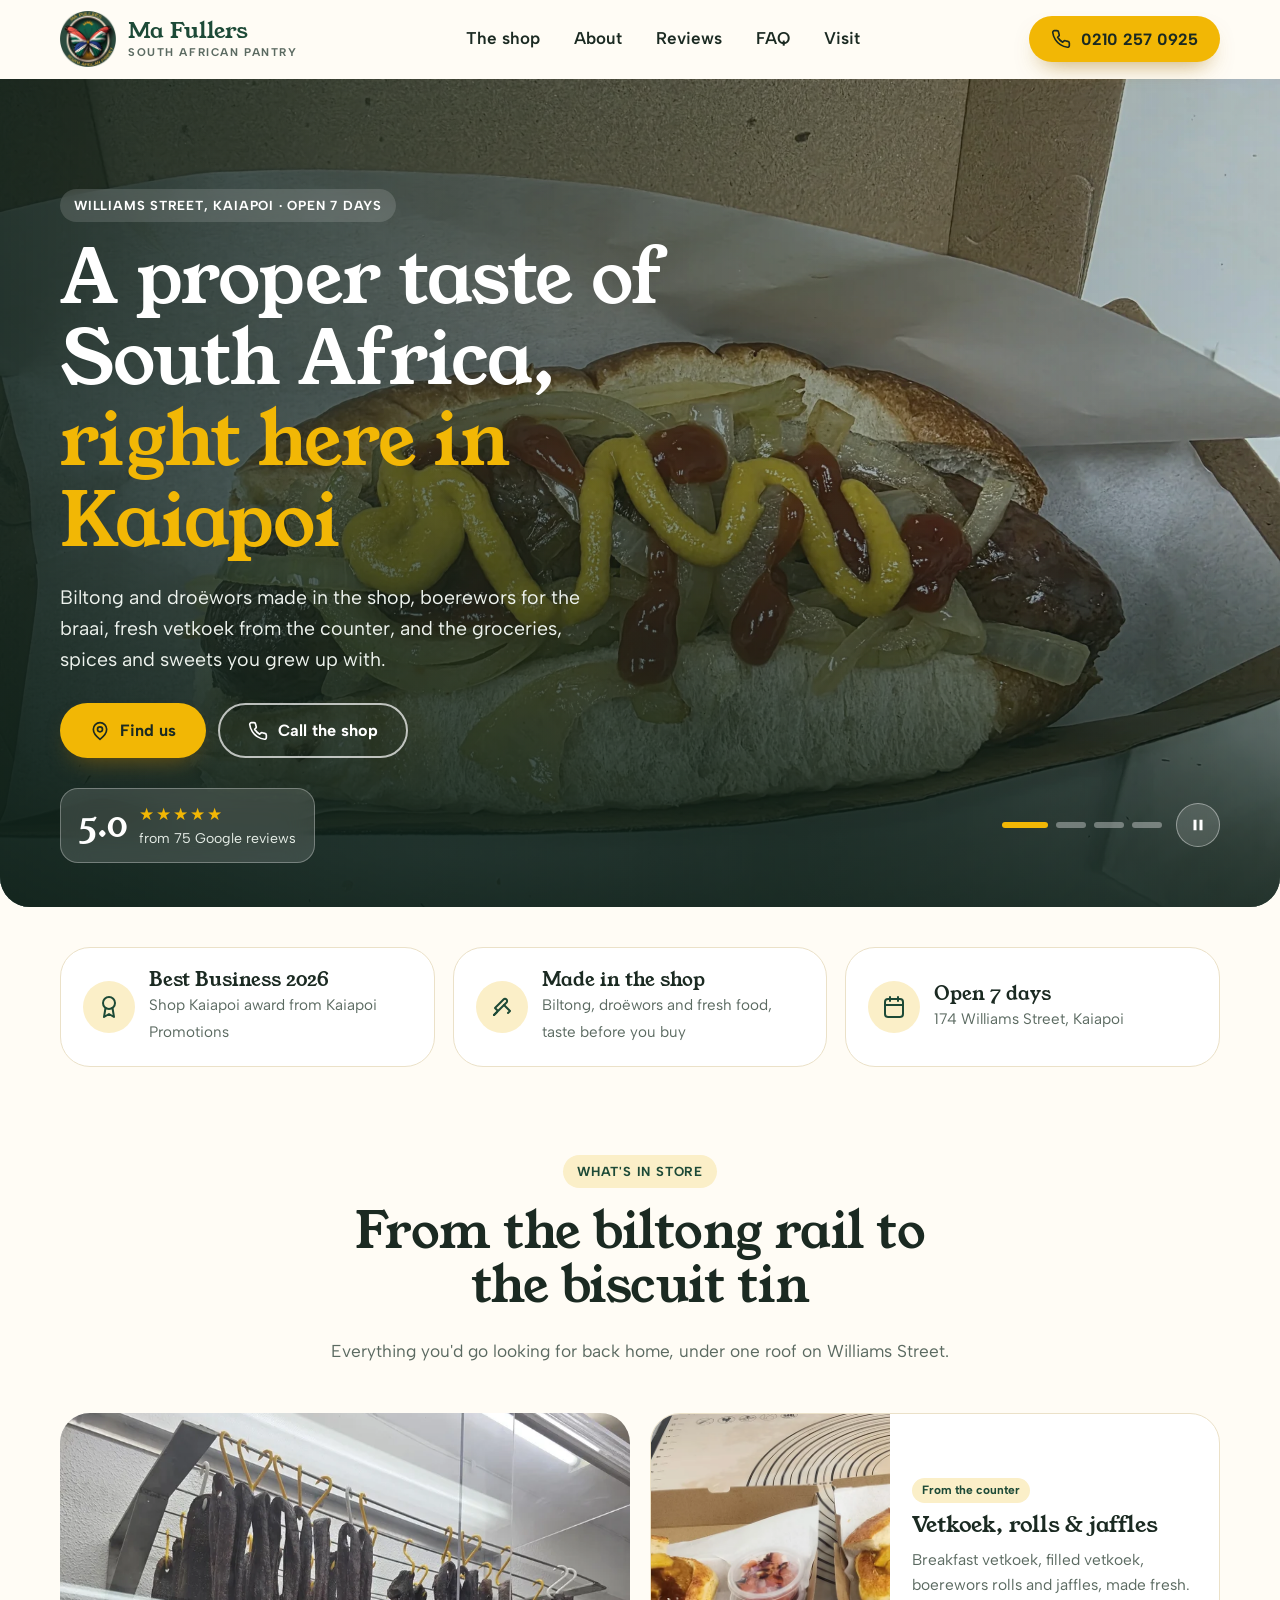
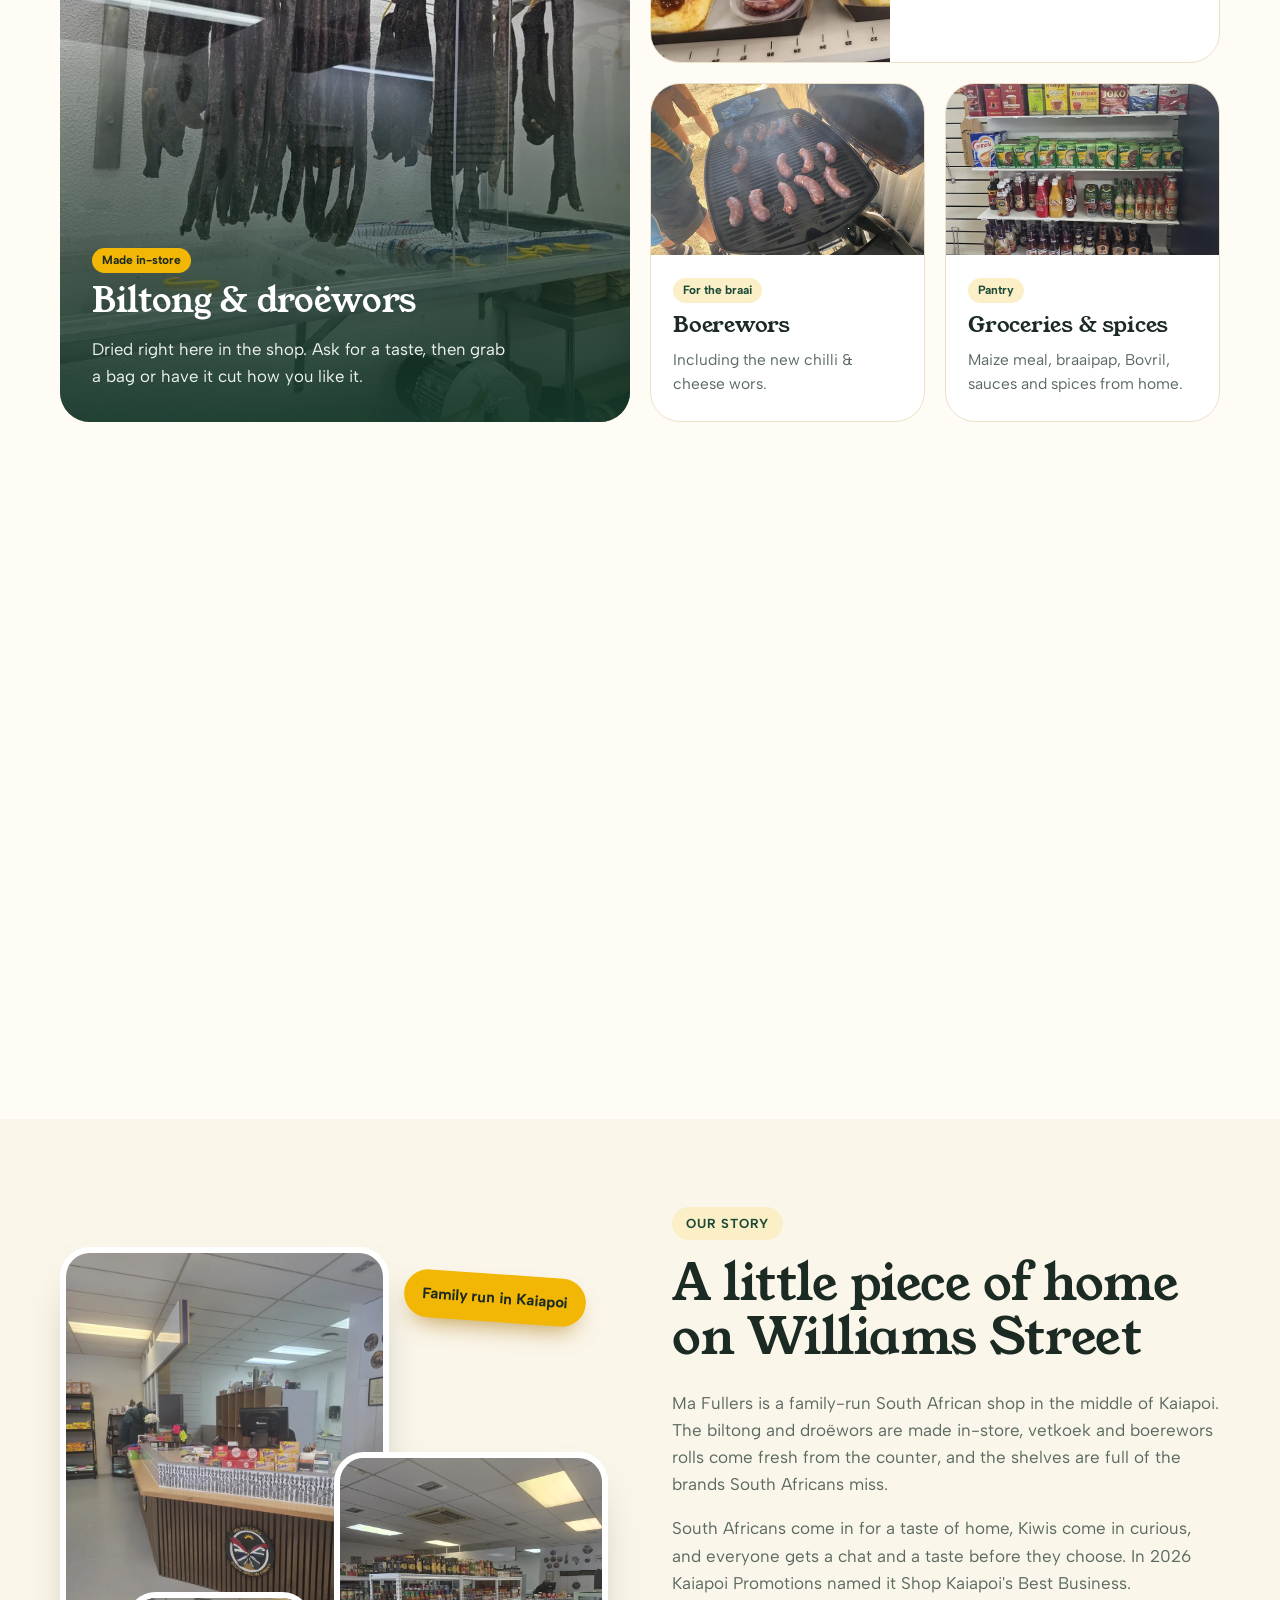
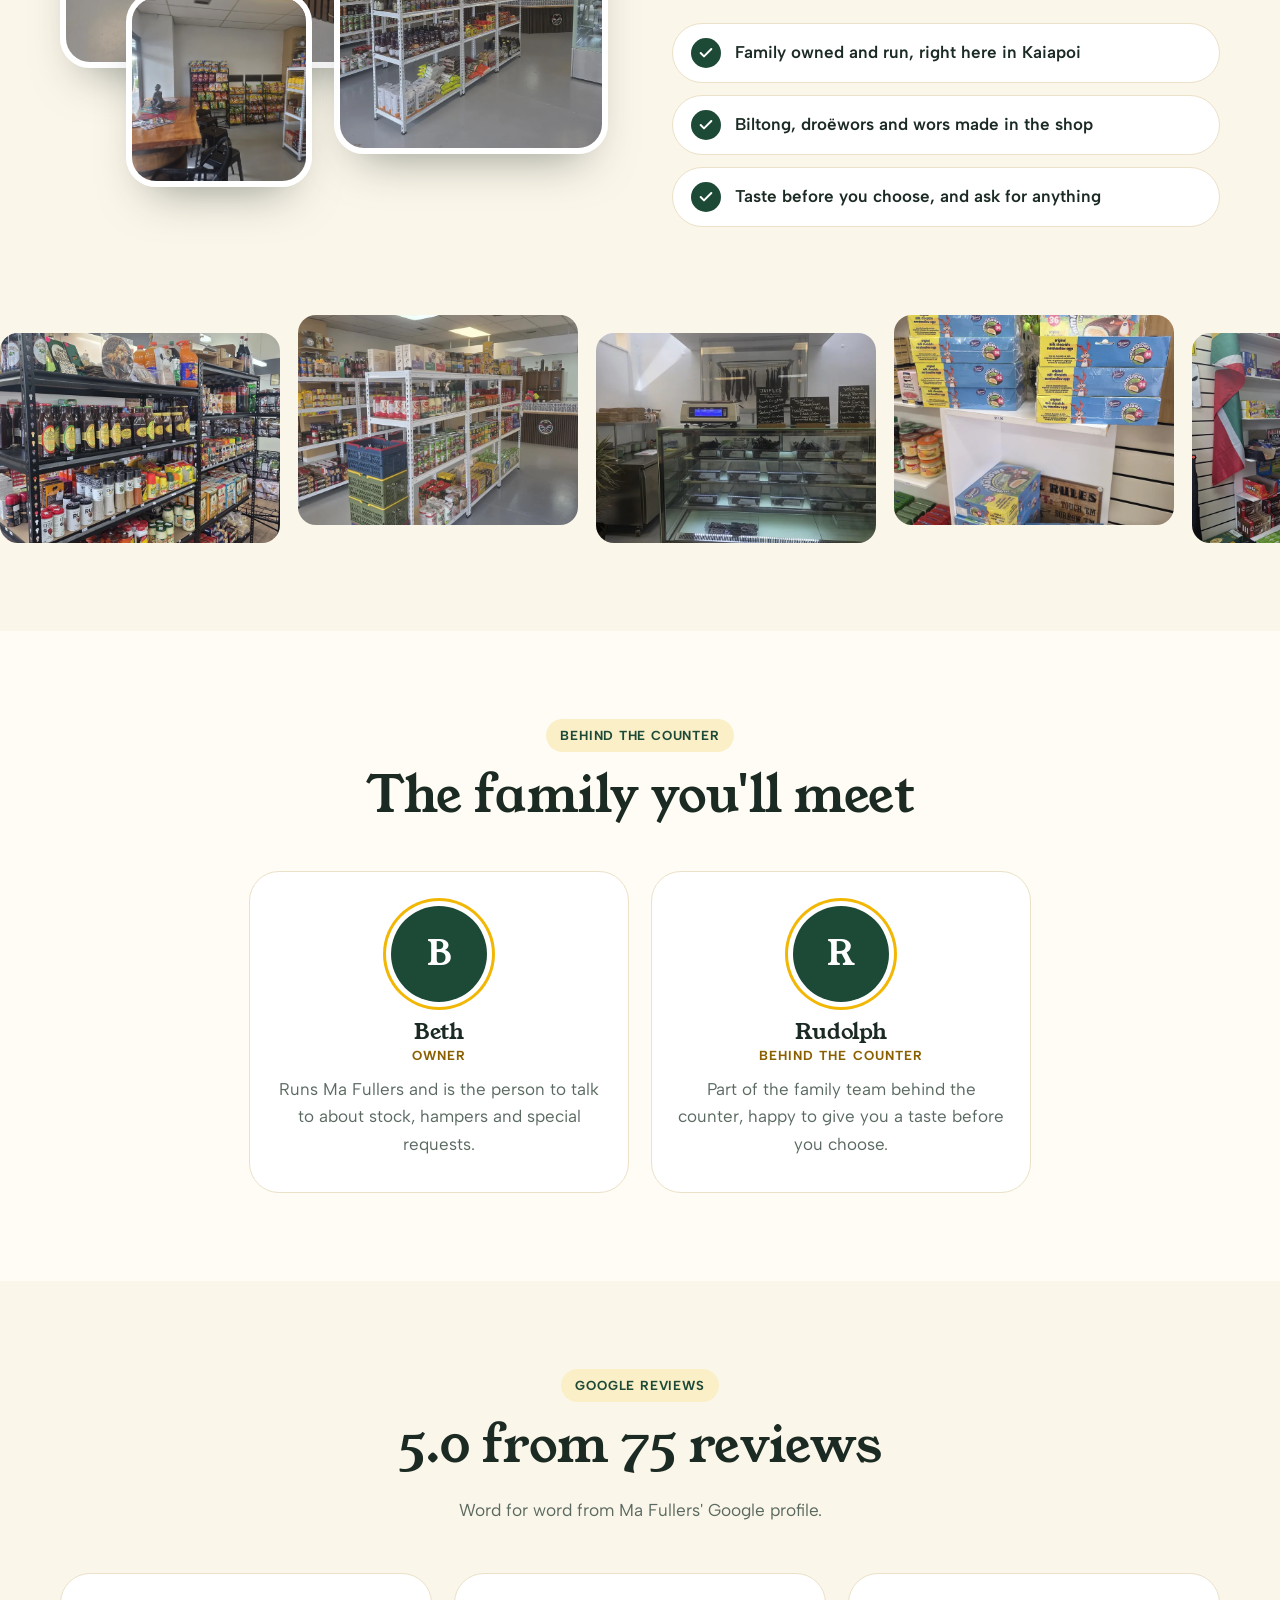
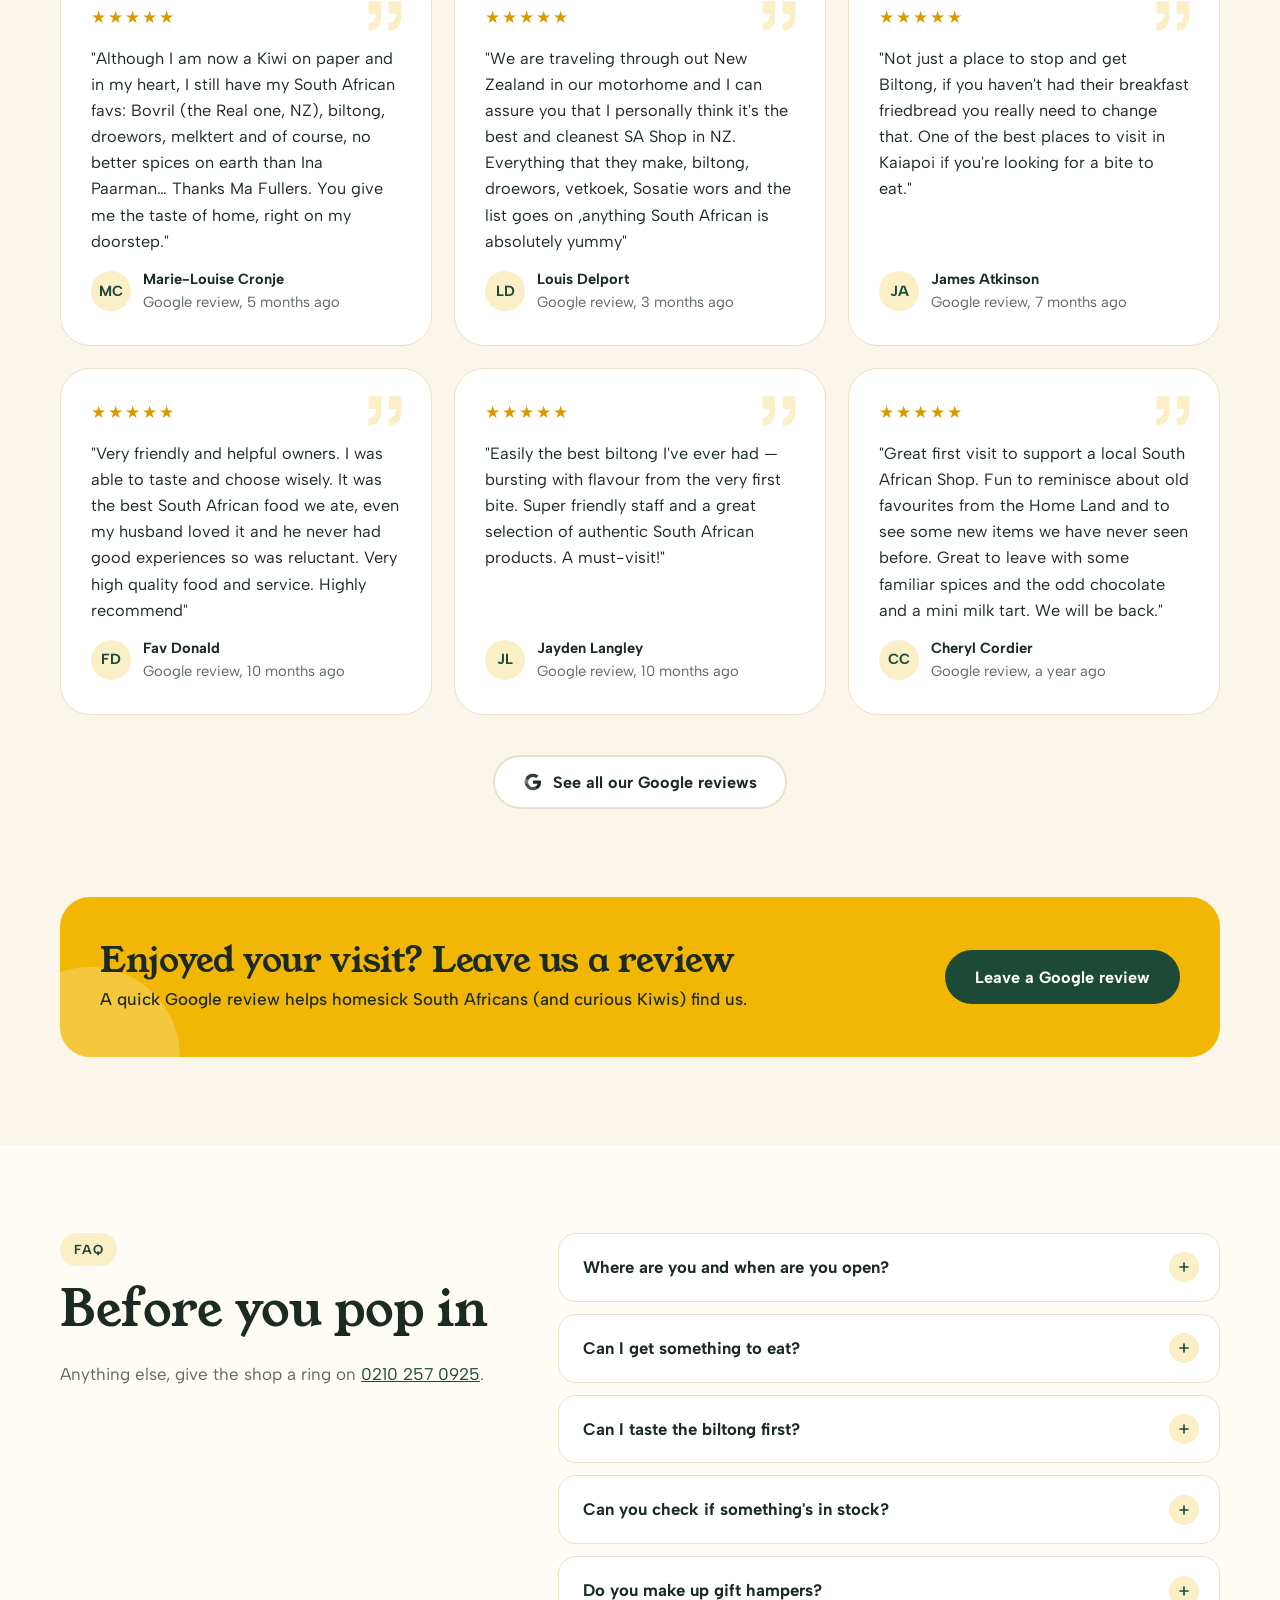
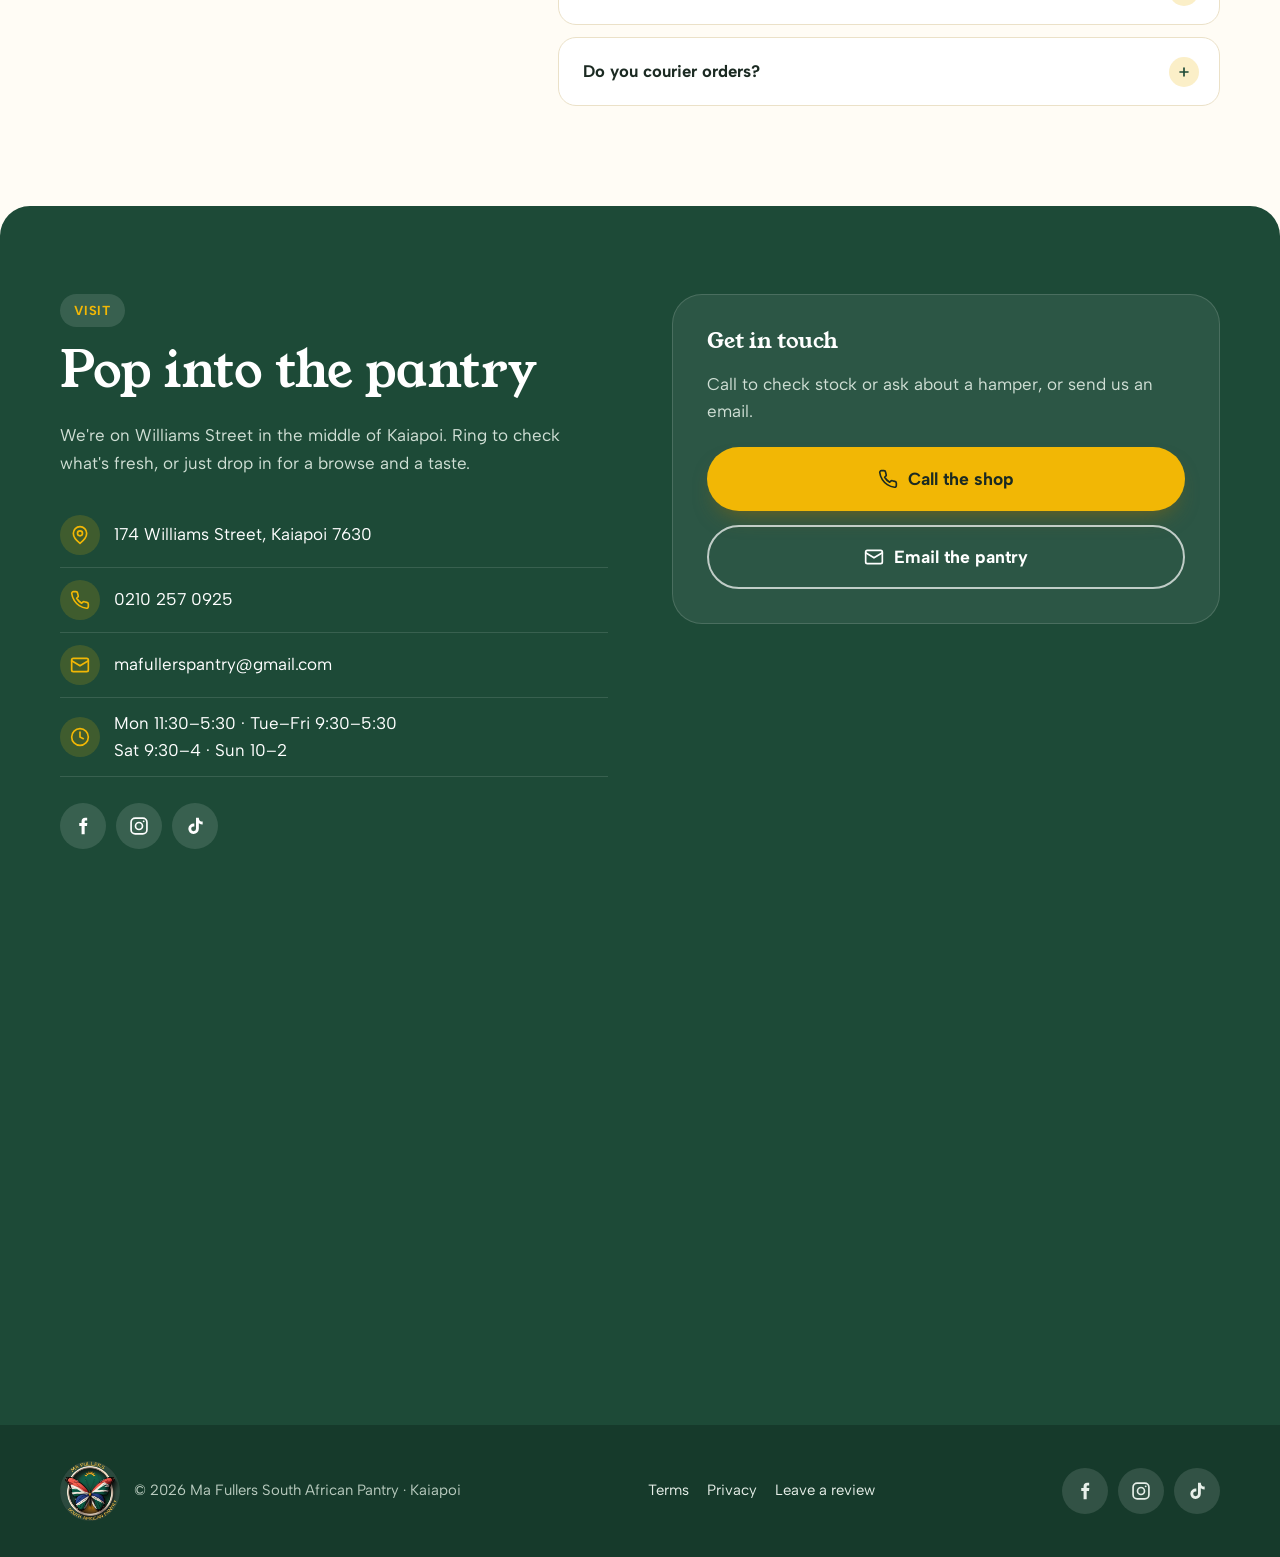
==== commit f14915e0: "v2 rebuild: balanced design with real Google listing photos, real reviews, award, FAQ and noindex Co" ====
--- a/index.html
+++ b/index.html
@@ -1,557 +1,309 @@
 <!DOCTYPE html>
 <html lang="en-NZ">
 <head>
-<meta charset="UTF-8">
+<meta charset="utf-8">
 <meta name="viewport" content="width=device-width, initial-scale=1">
-<title>Ma Fullers South African Pantry | Biltong, Boerewors & SA Groceries, Kaiapoi</title>
-<meta name="description" content="A little taste of home in Kaiapoi. Ma Fullers South African Pantry stocks fresh biltong, boerewors, dried meats, braai supplies and shelves of South African groceries and sweets. Pop in on Williams Street.">
-<meta property="og:title" content="Ma Fullers South African Pantry | Kaiapoi">
-<meta property="og:description" content="Biltong, boerewors, braai supplies and South African groceries — a little taste of home in Kaiapoi.">
-<meta property="og:type" content="business.business">
-<meta property="og:image" content="https://images.unsplash.com/photo-1544025162-d76694265947?w=1200&q=80">
-<link rel="icon" href="data:image/svg+xml,%3Csvg xmlns='http://www.w3.org/2000/svg' viewBox='0 0 100 100'%3E%3Crect width='100' height='100' rx='22' fill='%23183028'/%3E%3Ctext x='50' y='68' font-size='54' text-anchor='middle' fill='%23E0912E' font-family='Georgia,serif' font-weight='bold'%3EMF%3C/text%3E%3C/svg%3E">
+<meta name="robots" content="noindex">
+<title>Ma Fullers South African Pantry | SA Shop &amp; Biltong, Kaiapoi</title>
+<meta name="description" content="Kaiapoi's South African shop on Williams Street: biltong and droëwors made in-store, boerewors, vetkoek and fresh food, plus the groceries, spices and sweets from home. Open 7 days.">
+<meta property="og:title" content="Ma Fullers South African Pantry | SA Shop &amp; Biltong, Kaiapoi">
+<meta property="og:description" content="Biltong, boerewors, vetkoek and South African groceries on Williams Street, Kaiapoi. Open 7 days.">
+<meta property="og:image" content="https://ma-fullers-south-african-pantry-demo.vercel.app/img/og-image.jpg">
+<meta property="og:image:width" content="1200">
+<meta property="og:image:height" content="630">
+<meta property="og:type" content="website">
+<link rel="icon" href="img/favicon.png" type="image/png">
+<link rel="apple-touch-icon" href="img/apple-touch-icon.png">
 <link rel="preconnect" href="https://fonts.googleapis.com">
 <link rel="preconnect" href="https://fonts.gstatic.com" crossorigin>
-<link href="https://fonts.googleapis.com/css2?family=Bricolage+Grotesque:opsz,wght@12..96,500;12..96,600;12..96,700;12..96,800&family=Instrument+Sans:wght@400;500;600&display=swap" rel="stylesheet">
-<style>
-:root{
-  --bone:#FAF5EC; --cream:#F1E8D7; --ink:#241f18; --muted:#6a6155;
-  --dark:#163028; --dark2:#0f231d; --accent:#E0912E; --accent-deep:#c2761b;
-  --line:rgba(36,31,24,.10); --radius:18px; --maxw:1180px;
-  --shadow:0 18px 44px -20px rgba(22,48,40,.35);
-}
-*{margin:0;padding:0;box-sizing:border-box}
-html{scroll-behavior:smooth}
-body{font-family:"Instrument Sans",system-ui,sans-serif;color:var(--ink);background:var(--bone);line-height:1.6;font-size:17px;overflow-x:hidden}
-img{max-width:100%;display:block;image-orientation:from-image}
-h1,h2,h3,h4{font-family:"Bricolage Grotesque",serif;line-height:1.05;font-weight:700;letter-spacing:-.02em}
-a{color:inherit;text-decoration:none}
-.wrap{max-width:var(--maxw);margin:0 auto;padding:0 22px}
-.eyebrow{font-family:"Instrument Sans";text-transform:uppercase;letter-spacing:.18em;font-size:.74rem;font-weight:600;color:var(--accent-deep)}
-.btn{display:inline-flex;align-items:center;gap:.5rem;font-weight:600;font-size:1rem;padding:.95rem 1.5rem;border-radius:999px;cursor:pointer;transition:transform .2s ease,box-shadow .2s ease,background .2s ease;min-height:48px}
-.btn-primary{background:var(--accent);color:#241a09;box-shadow:0 10px 26px -12px rgba(224,145,46,.85)}
-.btn-primary:hover{transform:translateY(-2px);background:var(--accent-deep);color:#fff}
-.btn-ghost{background:transparent;border:1.5px solid rgba(255,255,255,.4);color:#fff}
-.btn-ghost:hover{background:rgba(255,255,255,.12);transform:translateY(-2px)}
-.btn-dark{background:var(--dark);color:#fff}
-.btn-dark:hover{background:var(--dark2);transform:translateY(-2px)}
-section{position:relative}
-.band-bone{background:var(--bone)} .band-cream{background:var(--cream)}
-.pad{padding:86px 0}
-.section-head{max-width:640px;margin-bottom:48px}
-.section-head h2{font-size:clamp(2rem,5vw,3rem);margin:.5rem 0 .6rem}
-.section-head p{color:var(--muted);font-size:1.08rem}
-
-/* Intro overlay */
-#intro{position:fixed;inset:0;background:var(--dark);z-index:2000;display:flex;flex-direction:column;align-items:center;justify-content:center;gap:14px;transition:opacity .7s ease,visibility .7s ease}
-#intro.done{opacity:0;visibility:hidden}
-#intro .mark{font-family:"Bricolage Grotesque";font-weight:800;font-size:2rem;color:var(--accent);border:2px solid var(--accent);width:78px;height:78px;border-radius:20px;display:flex;align-items:center;justify-content:center;animation:pop .8s cubic-bezier(.2,.8,.2,1)}
-#intro .il{color:#f3ead9;letter-spacing:.16em;text-transform:uppercase;font-size:.78rem;opacity:0;animation:fadein .8s ease .35s forwards}
-@keyframes pop{0%{transform:scale(.6);opacity:0}100%{transform:scale(1);opacity:1}}
-@keyframes fadein{to{opacity:1}}
-
-/* reveal */
-.reveal{opacity:0;transform:translateY(26px);transition:opacity .7s ease,transform .7s ease}
-.reveal.in{opacity:1;transform:none}
-
-/* NAV */
-header.nav{position:sticky;top:0;z-index:900;background:rgba(250,245,236,.85);backdrop-filter:blur(12px);border-bottom:1px solid var(--line)}
-.nav-in{display:flex;align-items:center;justify-content:space-between;height:70px}
-.brand{display:flex;align-items:center;gap:.6rem;font-family:"Bricolage Grotesque";font-weight:800;font-size:1.15rem;letter-spacing:-.02em}
-.brand .logo{width:40px;height:40px;border-radius:12px;background:var(--dark);color:var(--accent);display:flex;align-items:center;justify-content:center;font-size:1rem;flex:none}
-.brand small{display:block;font-family:"Instrument Sans";font-weight:500;font-size:.62rem;letter-spacing:.14em;text-transform:uppercase;color:var(--muted)}
-.nav-links{display:flex;align-items:center;gap:1.6rem}
-.nav-links a.link{font-weight:500;font-size:.96rem;color:var(--ink);opacity:.8}
-.nav-links a.link:hover{opacity:1;color:var(--accent-deep)}
-.nav-cta{display:inline-flex;align-items:center;gap:.45rem;background:var(--accent);color:#241a09;font-weight:600;padding:.6rem 1.1rem;border-radius:999px;font-size:.95rem}
-.nav-cta:hover{background:var(--accent-deep);color:#fff}
-.burger{display:none;flex-direction:column;gap:5px;background:none;border:0;cursor:pointer;padding:8px}
-.burger span{width:26px;height:2.5px;background:var(--ink);border-radius:2px;transition:.3s}
-.mobile-menu{display:none}
-
-/* HERO */
-.hero{position:relative;min-height:92vh;display:flex;align-items:center;background:var(--dark);overflow:hidden}
-.hero-slides{position:absolute;inset:0;z-index:0}
-.hero-slides .slide{position:absolute;inset:0;background-size:cover;background-position:center;opacity:0;transition:opacity 1.6s ease;filter:saturate(.92) contrast(1.04)}
-.hero-slides .slide.active{opacity:1}
-.hero::after{content:"";position:absolute;inset:0;z-index:1;background:linear-gradient(105deg,rgba(15,35,29,.9) 0%,rgba(15,35,29,.66) 45%,rgba(15,35,29,.42) 100%)}
-.hero-in{position:relative;z-index:2;color:#fff;padding:80px 0;max-width:760px}
-.hero .eyebrow{color:#f3b566}
-.hero h1{font-size:clamp(2.4rem,6.4vw,4.4rem);font-weight:800;margin:.7rem 0 1.1rem;color:#fff}
-.hero h1 .hl{color:var(--accent)}
-.hero p.lead{font-size:clamp(1.05rem,2.4vw,1.28rem);color:#eadfce;max-width:560px;margin-bottom:1.8rem}
-.hero-cta{display:flex;flex-wrap:wrap;gap:.9rem}
-.hero-note{margin-top:1.6rem;display:flex;align-items:center;gap:.6rem;color:#e9dcc6;font-size:.95rem}
-.stars{color:var(--accent);letter-spacing:1px}
-
-/* TRUST */
-.trust{display:grid;grid-template-columns:repeat(3,1fr);gap:26px}
-.trust .t{display:flex;gap:1rem;align-items:flex-start}
-.trust .ic{width:52px;height:52px;border-radius:14px;background:rgba(224,145,46,.14);color:var(--accent-deep);display:flex;align-items:center;justify-content:center;flex:none}
-.trust h3{font-size:1.12rem;margin-bottom:.2rem}
-.trust p{color:var(--muted);font-size:.98rem}
-.trust svg{width:26px;height:26px}
-
-/* SERVICES */
-.cards{display:grid;grid-template-columns:repeat(3,1fr);gap:22px}
-.card{background:#fff;border:1px solid var(--line);border-radius:var(--radius);padding:30px;transition:transform .25s ease,box-shadow .25s ease}
-.card:hover{transform:translateY(-6px);box-shadow:var(--shadow)}
-.card .ic{width:54px;height:54px;border-radius:14px;background:var(--dark);color:var(--accent);display:flex;align-items:center;justify-content:center;font-size:1.5rem;margin-bottom:1.1rem}
-.card h3{font-size:1.28rem;margin-bottom:.5rem}
-.card p{color:var(--muted);font-size:1rem}
-
-/* GALLERY */
-.gallery{columns:3;column-gap:16px}
-.gallery figure{break-inside:avoid;margin-bottom:16px;border-radius:var(--radius);overflow:hidden;position:relative;box-shadow:var(--shadow)}
-.gallery img{width:100%;height:auto;filter:saturate(.92) contrast(1.04);transition:transform .5s ease}
-.gallery figure:hover img{transform:scale(1.05)}
-.gallery figcaption{position:absolute;left:0;bottom:0;right:0;padding:14px 16px;color:#fff;font-weight:600;font-size:.95rem;background:linear-gradient(transparent,rgba(15,35,29,.85))}
-
-/* ABOUT */
-.about{display:grid;grid-template-columns:1fr 1fr;gap:56px;align-items:center}
-.about-img{position:relative}
-.about-img img{border-radius:var(--radius);width:100%;height:auto;filter:saturate(.92) contrast(1.04);box-shadow:var(--shadow)}
-.about-img .tag{position:absolute;left:-14px;bottom:22px;background:var(--accent);color:#241a09;font-weight:700;font-family:"Bricolage Grotesque";padding:.7rem 1.1rem;border-radius:12px;box-shadow:var(--shadow);font-size:.95rem}
-.about h2{font-size:clamp(2rem,4.6vw,2.9rem);margin:.5rem 0 1rem}
-.about p{color:var(--muted);margin-bottom:1rem}
-.checklist{list-style:none;margin-top:1.2rem;display:grid;gap:.8rem}
-.checklist li{display:flex;gap:.7rem;align-items:flex-start;font-weight:500;color:var(--ink)}
-.checklist .chk{width:26px;height:26px;border-radius:50%;background:rgba(224,145,46,.16);color:var(--accent-deep);display:flex;align-items:center;justify-content:center;flex:none;font-size:.85rem;margin-top:1px}
-
-/* CREW */
-.crew{display:grid;grid-template-columns:repeat(3,1fr);gap:22px}
-.member{background:#fff;border:1px solid var(--line);border-radius:var(--radius);padding:30px;text-align:center;transition:transform .25s ease,box-shadow .25s}
-.member:hover{transform:translateY(-6px);box-shadow:var(--shadow)}
-.avatar{width:82px;height:82px;border-radius:50%;background:var(--dark);color:var(--accent);display:flex;align-items:center;justify-content:center;font-family:"Bricolage Grotesque";font-weight:800;font-size:1.6rem;margin:0 auto 1rem;border:3px solid var(--accent)}
-.member h3{font-size:1.2rem}
-.member .role{color:var(--accent-deep);font-weight:600;font-size:.86rem;text-transform:uppercase;letter-spacing:.08em;margin:.15rem 0 .6rem}
-.member p{color:var(--muted);font-size:.96rem}
-
-/* REVIEWS */
-.rev-top{display:flex;justify-content:space-between;align-items:flex-end;flex-wrap:wrap;gap:20px;margin-bottom:38px}
-.rev-badge{display:inline-flex;align-items:center;gap:.5rem;background:#fff;border:1px solid var(--line);border-radius:999px;padding:.5rem 1rem;font-weight:600;font-size:.92rem;box-shadow:var(--shadow)}
-.reviews{display:grid;grid-template-columns:repeat(3,1fr);gap:22px}
-.review{background:#fff;border:1px solid var(--line);border-radius:var(--radius);padding:28px;display:flex;flex-direction:column;gap:.8rem}
-.review .stars{font-size:1.05rem}
-.review p{color:var(--ink);font-size:1rem}
-.review .who{display:flex;align-items:center;gap:.7rem;margin-top:auto}
-.review .who .a{width:42px;height:42px;border-radius:50%;background:var(--cream);color:var(--accent-deep);display:flex;align-items:center;justify-content:center;font-weight:700;font-family:"Bricolage Grotesque"}
-.review .who b{display:block;font-size:.98rem}
-.review .who span{color:var(--muted);font-size:.82rem}
-.ex-badge{font-size:.68rem;text-transform:uppercase;letter-spacing:.1em;color:var(--muted);font-weight:600;border:1px solid var(--line);border-radius:999px;padding:.15rem .55rem;align-self:flex-start}
-
-/* REVIEW BANNER */
-.rbanner{background:var(--dark);color:#fff;text-align:center}
-.rbanner .wrap{padding:70px 22px}
-.rbanner h2{font-size:clamp(1.8rem,4.6vw,2.7rem);margin-bottom:.7rem}
-.rbanner p{color:#d8ccb8;max-width:520px;margin:0 auto 1.6rem}
-
-/* CONTACT */
-.contact{background:var(--dark);color:#fff}
-.contact-grid{display:grid;grid-template-columns:1fr 1fr;gap:52px;align-items:center}
-.contact h2{font-size:clamp(2rem,4.6vw,2.9rem);color:#fff;margin:.4rem 0 1rem}
-.contact .lead{color:#d8ccb8;margin-bottom:1.6rem}
-.cinfo{display:grid;gap:1rem;margin-bottom:1.4rem}
-.cinfo a,.cinfo div{display:flex;gap:.8rem;align-items:center;color:#eadfce;font-size:1.02rem}
-.cinfo .ic{width:44px;height:44px;border-radius:12px;background:rgba(255,255,255,.08);display:flex;align-items:center;justify-content:center;flex:none;color:var(--accent)}
-.cinfo svg{width:20px;height:20px}
-.socials{display:flex;gap:.7rem;margin-top:.4rem}
-.socials a{width:46px;height:46px;border-radius:12px;background:rgba(255,255,255,.08);display:flex;align-items:center;justify-content:center;color:#fff;transition:.25s}
-.socials a:hover{background:var(--accent);color:#241a09;transform:translateY(-3px)}
-.socials svg{width:20px;height:20px}
-.contact-card{background:rgba(255,255,255,.05);border:1px solid rgba(255,255,255,.12);border-radius:var(--radius);padding:34px}
-.contact-card h3{color:#fff;font-size:1.3rem;margin-bottom:.4rem}
-.contact-card p{color:#cabfaa;font-size:.98rem;margin-bottom:1.4rem}
-.contact-card .btn{width:100%;justify-content:center;margin-bottom:.8rem}
-.hours{margin-top:1.2rem;border-top:1px solid rgba(255,255,255,.12);padding-top:1.2rem}
-.hours .row{display:flex;justify-content:space-between;color:#d8ccb8;font-size:.95rem;padding:.25rem 0}
-
-/* MAP */
-.map-sec{padding:0}
-.map-wrap{width:100%;aspect-ratio:16/6;min-height:320px;border-radius:0}
-.map-wrap iframe{width:100%;height:100%;border:0;display:block;filter:saturate(.9)}
-
-/* FOOTER */
-footer{background:var(--dark2);color:#cdc2ae;padding:60px 0 28px}
-.foot-grid{display:grid;grid-template-columns:2fr 1fr 1fr;gap:40px;margin-bottom:36px}
-.foot-brand{display:flex;align-items:center;gap:.6rem;font-family:"Bricolage Grotesque";font-weight:800;color:#fff;font-size:1.2rem;margin-bottom:.8rem}
-.foot-brand .logo{width:40px;height:40px;border-radius:12px;background:rgba(224,145,46,.18);color:var(--accent);display:flex;align-items:center;justify-content:center;flex:none}
-footer p{font-size:.95rem;max-width:320px}
-footer h4{color:#fff;font-family:"Instrument Sans";font-weight:600;font-size:.82rem;letter-spacing:.12em;text-transform:uppercase;margin-bottom:1rem}
-footer ul{list-style:none;display:grid;gap:.6rem}
-footer ul a{color:#cdc2ae;font-size:.96rem}
-footer ul a:hover{color:var(--accent)}
-.foot-social{display:flex;gap:.6rem;margin-top:1rem}
-.foot-social a{width:40px;height:40px;border-radius:10px;background:rgba(255,255,255,.06);display:flex;align-items:center;justify-content:center;color:#fff;transition:.25s}
-.foot-social a:hover{background:var(--accent);color:#241a09}
-.foot-social svg{width:18px;height:18px}
-.foot-bottom{border-top:1px solid rgba(255,255,255,.1);padding-top:22px;display:flex;justify-content:space-between;flex-wrap:wrap;gap:12px;font-size:.86rem;color:#9a9080}
-.foot-bottom a{color:#9a9080}.foot-bottom a:hover{color:var(--accent)}
-
-@media(max-width:900px){
-  .trust,.cards,.crew,.reviews{grid-template-columns:1fr}
-  .gallery{columns:2}
-  .about,.contact-grid{grid-template-columns:1fr;gap:34px}
-  .about-img{order:-1}
-  .foot-grid{grid-template-columns:1fr;gap:28px}
-  .nav-links{display:none}
-  .burger{display:flex}
-  .mobile-menu.open{display:block;border-top:1px solid var(--line);background:var(--bone)}
-  .mobile-menu a{display:block;padding:14px 22px;font-weight:500;border-bottom:1px solid var(--line)}
-  .mobile-menu .nav-cta{margin:14px 22px;display:inline-flex}
-  .pad{padding:64px 0}
-}
-@media(max-width:560px){
-  body{font-size:16px}
-  .wrap{padding:0 18px}
-  .gallery{columns:1}
-  .hero{min-height:88vh}
-  .hero-cta .btn{flex:1;justify-content:center}
-  .rev-top{flex-direction:column;align-items:flex-start}
-}
-@media(prefers-reduced-motion:reduce){
-  .hero-slides .slide{transition:none}
-  .reveal{opacity:1;transform:none;transition:none}
-  #intro{display:none}
-}
-</style>
+<link href="https://fonts.googleapis.com/css2?family=Young+Serif&family=Albert+Sans:wght@400;500;600;700;800&display=swap" rel="stylesheet">
+<link rel="preload" as="image" href="img/hero-1-1920.webp" imagesrcset="img/hero-1-1080.webp 1080w, img/hero-1-1920.webp 1920w, img/hero-1-3840.webp 3840w" imagesizes="100vw">
+<script>document.documentElement.classList.add('js')</script>
+<link rel="stylesheet" href="style.css">
 </head>
 <body>
 
-<div id="intro" aria-hidden="true">
-  <div class="mark">MF</div>
-  <div class="il">Ma Fullers &middot; A taste of home</div>
-</div>
-
-<!-- NAV -->
-<header class="nav">
-  <div class="wrap nav-in">
-    <a class="brand" href="#top" aria-label="Ma Fullers South African Pantry home">
-      <span class="logo">MF</span>
-      <span>Ma Fullers<small>South African Pantry &middot; Kaiapoi</small></span>
+<svg width="0" height="0" style="position:absolute" aria-hidden="true">
+  <symbol id="i-phone" viewBox="0 0 24 24" fill="none" stroke="currentColor" stroke-width="2" stroke-linecap="round" stroke-linejoin="round"><path d="M22 16.9v3a2 2 0 0 1-2.2 2 19.8 19.8 0 0 1-8.6-3.1 19.5 19.5 0 0 1-6-6A19.8 19.8 0 0 1 2.1 4.2 2 2 0 0 1 4.1 2h3a2 2 0 0 1 2 1.7c.1 1 .4 1.9.7 2.8a2 2 0 0 1-.5 2.1L8 9.9a16 16 0 0 0 6 6l1.3-1.3a2 2 0 0 1 2.1-.4c.9.3 1.8.6 2.8.7a2 2 0 0 1 1.7 2z"/></symbol>
+  <symbol id="i-mail" viewBox="0 0 24 24" fill="none" stroke="currentColor" stroke-width="2" stroke-linecap="round" stroke-linejoin="round"><rect x="2" y="4" width="20" height="16" rx="2"/><path d="m22 7-10 6L2 7"/></symbol>
+  <symbol id="i-pin" viewBox="0 0 24 24" fill="none" stroke="currentColor" stroke-width="2" stroke-linecap="round" stroke-linejoin="round"><path d="M20 10c0 6-8 12-8 12s-8-6-8-12a8 8 0 0 1 16 0z"/><circle cx="12" cy="10" r="3"/></symbol>
+  <symbol id="i-clock" viewBox="0 0 24 24" fill="none" stroke="currentColor" stroke-width="2" stroke-linecap="round" stroke-linejoin="round"><circle cx="12" cy="12" r="10"/><path d="M12 6v6l4 2"/></symbol>
+  <symbol id="i-check" viewBox="0 0 24 24" fill="none" stroke="currentColor" stroke-width="3" stroke-linecap="round" stroke-linejoin="round"><path d="M20 6 9 17l-5-5"/></symbol>
+  <symbol id="i-arrow" viewBox="0 0 24 24" fill="none" stroke="currentColor" stroke-width="2.5" stroke-linecap="round" stroke-linejoin="round"><path d="M5 12h14M13 5l7 7-7 7"/></symbol>
+  <symbol id="i-award" viewBox="0 0 24 24" fill="none" stroke="currentColor" stroke-width="2" stroke-linecap="round" stroke-linejoin="round"><circle cx="12" cy="8" r="6"/><path d="M15.5 13 17 22l-5-3-5 3 1.5-9"/></symbol>
+  <symbol id="i-knife" viewBox="0 0 24 24" fill="none" stroke="currentColor" stroke-width="2" stroke-linecap="round" stroke-linejoin="round"><path d="M4 20 16.5 7.5a2.1 2.1 0 0 0 0-3 2.1 2.1 0 0 0-3 0L5 13l3 3"/><path d="M4 20l3-3"/><path d="M14 10l6 6-2 2"/></symbol>
+  <symbol id="i-cal" viewBox="0 0 24 24" fill="none" stroke="currentColor" stroke-width="2" stroke-linecap="round" stroke-linejoin="round"><rect x="3" y="4" width="18" height="18" rx="3"/><path d="M16 2v4M8 2v4M3 10h18"/></symbol>
+  <symbol id="i-quote" viewBox="0 0 24 24" fill="currentColor"><path d="M3 21c3 0 7-1 7-8V5H3v7h4c0 3-1.5 5-4 5v4zm11 0c3 0 7-1 7-8V5h-7v7h4c0 3-1.5 5-4 5v4z"/></symbol>
+  <symbol id="i-play" viewBox="0 0 24 24" fill="currentColor"><path d="M8 5v14l11-7z"/></symbol>
+  <symbol id="i-pause" viewBox="0 0 24 24" fill="currentColor"><path d="M6 5h4v14H6zM14 5h4v14h-4z"/></symbol>
+  <symbol id="i-google" viewBox="0 0 24 24" fill="currentColor"><path d="M21.6 12.2c0-.7-.1-1.4-.2-2H12v3.8h5.4a4.6 4.6 0 0 1-2 3v2.5h3.2c1.9-1.7 3-4.3 3-7.3z"/><path d="M12 22c2.7 0 5-.9 6.6-2.4l-3.2-2.5c-.9.6-2 1-3.4 1-2.6 0-4.8-1.8-5.6-4.1H3.1v2.6A10 10 0 0 0 12 22z" opacity=".8"/><path d="M6.4 14c-.2-.6-.3-1.3-.3-2s.1-1.4.3-2V7.4H3.1a10 10 0 0 0 0 9.2z" opacity=".6"/><path d="M12 6c1.5 0 2.8.5 3.8 1.5l2.9-2.9A10 10 0 0 0 3.1 7.4L6.4 10C7.2 7.7 9.4 6 12 6z" opacity=".9"/></symbol>
+  <symbol id="i-fb" viewBox="0 0 24 24" fill="currentColor"><path d="M14 8.5V6.8c0-.8.2-1.3 1.4-1.3H17V2.2c-.3 0-1.3-.1-2.5-.1-2.5 0-4.2 1.5-4.2 4.3v2.1H7.5V12h2.8v10H14V12h2.8l.4-3.5z"/></symbol>
+  <symbol id="i-ig" viewBox="0 0 24 24" fill="none" stroke="currentColor" stroke-width="2"><rect x="2.5" y="2.5" width="19" height="19" rx="5"/><circle cx="12" cy="12" r="4.2"/><circle cx="17.6" cy="6.4" r="1.1" fill="currentColor" stroke="none"/></symbol>
+  <symbol id="i-tt" viewBox="0 0 24 24" fill="currentColor"><path d="M16.6 2h-3.4v13.4a2.9 2.9 0 1 1-2.9-2.9c.3 0 .6 0 .9.1V9.1a6.3 6.3 0 1 0 5.4 6.3V8.6a8 8 0 0 0 4.6 1.5V6.7a4.7 4.7 0 0 1-4.6-4.7z"/></symbol>
+</svg>
+
+<a class="skip" href="#shop">Skip to content</a>
+
+<!-- 1. NAV -->
+<header class="nav" id="nav">
+  <div class="wrap">
+    <a href="#top" class="logo" aria-label="Ma Fullers South African Pantry, back to top">
+      <img src="img/logo.png" alt="" width="472" height="472">
+      <span>Ma Fullers<small>South African Pantry</small></span>
     </a>
-    <nav class="nav-links" aria-label="Primary">
-      <a class="link" href="#shop">The Shop</a>
-      <a class="link" href="#gallery">In Store</a>
-      <a class="link" href="#about">About</a>
-      <a class="link" href="#reviews">Reviews</a>
-      <a class="link" href="#visit">Visit</a>
-      <a class="nav-cta" href="tel:+642102570925">📞 021 025 70925</a>
-    </nav>
-    <button class="burger" id="burger" aria-label="Menu" aria-expanded="false"><span></span><span></span><span></span></button>
-  </div>
-  <div class="mobile-menu" id="mobileMenu">
-    <a href="#shop">The Shop</a>
-    <a href="#gallery">In Store</a>
-    <a href="#about">About</a>
-    <a href="#reviews">Reviews</a>
-    <a href="#visit">Visit</a>
-    <a class="nav-cta" href="tel:+642102570925">📞 Call the shop</a>
+    <ul class="nav-links" id="navLinks">
+      <li><a href="#shop">The shop</a></li>
+      <li><a href="#about">About</a></li>
+      <li><a href="#reviews">Reviews</a></li>
+      <li><a href="#faq">FAQ</a></li>
+      <li><a href="#visit">Visit</a></li>
+    </ul>
+    <div class="nav-right">
+      <a class="btn btn-primary nav-call" href="tel:+642102570925"><svg class="icon" aria-hidden="true"><use href="#i-phone"/></svg><span class="label">0210 257 0925</span><span class="sr">Call 0210 257 0925</span></a>
+      <button class="burger" id="burger" aria-label="Open menu" aria-expanded="false" aria-controls="navLinks">
+        <svg viewBox="0 0 24 24" fill="none" stroke="currentColor" stroke-width="2.4" stroke-linecap="round" aria-hidden="true"><path d="M3 6h18M3 12h18M3 18h18"/></svg>
+      </button>
+    </div>
   </div>
 </header>
 
-<!-- HERO -->
-<section class="hero" id="top">
-  <div class="hero-slides" id="heroSlides" aria-hidden="true">
-    <div class="slide active" style="background-image:url('https://images.unsplash.com/photo-1544025162-d76694265947?w=1900&q=80')"></div>
-    <div class="slide" data-bg="https://images.unsplash.com/photo-1558030006-450675393462?w=1900&q=80"></div>
-    <div class="slide" data-bg="https://images.unsplash.com/photo-1596040033229-a9821ebd058d?w=1900&q=80"></div>
-    <div class="slide" data-bg="https://images.unsplash.com/photo-1509440159596-0249088772ff?w=1900&q=80"></div>
-  </div>
-  <div class="wrap hero-in">
-    <span class="eyebrow">Kaiapoi &middot; Williams Street</span>
-    <h1>Biltong, boerewors &amp; a proper <span class="hl">taste of home</span>.</h1>
-    <p class="lead">Ma Fullers is Kaiapoi's little South African pantry — fresh dried meats, braai favourites and shelves stacked with the groceries, sweets and treats you grew up on.</p>
-    <div class="hero-cta">
-      <a class="btn btn-primary" href="#visit">Find us in Kaiapoi</a>
-      <a class="btn btn-ghost" href="tel:+642102570925">📞 Call the shop</a>
-    </div>
-    <div class="hero-note"><span class="stars">★★★★★</span> Rated 5.0 from 50 Google reviews</div>
-  </div>
-</section>
-
-<!-- TRUST -->
-<section class="pad band-bone">
-  <div class="wrap">
-    <div class="trust">
-      <div class="t reveal">
-        <div class="ic"><svg viewBox="0 0 24 24" fill="none" stroke="currentColor" stroke-width="2"><path d="M21 10c0 7-9 12-9 12s-9-5-9-12a9 9 0 0 1 18 0Z"/><circle cx="12" cy="10" r="3"/></svg></div>
-        <div><h3>Right here in Kaiapoi</h3><p>Pop in on Williams Street — no shipping, no waiting, just a chat and a shop full of home.</p></div>
+<main id="top">
+
+<!-- 2. HERO -->
+<section class="hero" aria-label="Introduction">
+  <div class="hero-slides" id="heroSlides">
+    <img class="active" src="img/hero-1-1920.webp" srcset="img/hero-1-1080.webp 1080w, img/hero-1-1920.webp 1920w, img/hero-1-3840.webp 3840w" sizes="100vw" alt="Boerewors roll with fried onions, mustard and tomato sauce" width="1920" height="1440" fetchpriority="high">
+    <img src="img/hero-2-1920.webp" srcset="img/hero-2-1080.webp 1080w, img/hero-2-1920.webp 1920w, img/hero-2-3840.webp 3840w" sizes="100vw" alt="Biltong and droëwors in the shop's deli cabinet" width="1920" height="1440" loading="lazy">
+    <img src="img/hero-3-1920.webp" srcset="img/hero-3-1080.webp 1080w, img/hero-3-1920.webp 1920w, img/hero-3-3840.webp 3840w" sizes="100vw" alt="Ma Fullers shopfront on Williams Street, Kaiapoi" width="1920" height="1440" loading="lazy">
+    <img src="img/hero-4-1920.webp" srcset="img/hero-4-1080.webp 1080w, img/hero-4-1920.webp 1920w, img/hero-4-3840.webp 3840w" sizes="100vw" alt="Fresh vetkoek and rolls with sides on the counter" width="1920" height="896" loading="lazy">
+  </div>
+  <div class="wrap">
+    <span class="eyebrow pop">Williams Street, Kaiapoi · Open 7 days</span>
+    <h1 class="pop">A proper taste of South&nbsp;Africa, <em>right here in Kaiapoi</em></h1>
+    <p class="lead pop">Biltong and droëwors made in the shop, boerewors for the braai, fresh vetkoek from the counter, and the groceries, spices and sweets you grew up with.</p>
+    <div class="hero-ctas pop">
+      <a class="btn btn-primary" href="#visit"><svg class="icon" aria-hidden="true"><use href="#i-pin"/></svg>Find us</a>
+      <a class="btn btn-outline-light" href="tel:+642102570925"><svg class="icon" aria-hidden="true"><use href="#i-phone"/></svg>Call the shop</a>
+    </div>
+    <div class="hero-foot pop">
+      <a class="rating" href="https://maps.google.com/?cid=8250186540123629932" target="_blank" rel="noopener" aria-label="Rated 5.0 from 75 Google reviews, opens Google reviews">
+        <b>5.0</b><span><span class="stars" aria-hidden="true">★★★★★</span><small>from 75 Google reviews</small></span>
+      </a>
+      <div class="hero-controls">
+        <div class="slide-dots" id="dots" aria-hidden="true"><span class="on"></span><span></span><span></span><span></span></div>
+        <button class="slide-toggle" id="slideToggle" type="button" aria-pressed="false" aria-label="Pause slideshow"><svg class="i-pause" aria-hidden="true"><use href="#i-pause"/></svg><svg class="i-play" aria-hidden="true"><use href="#i-play"/></svg></button>
       </div>
-      <div class="t reveal">
-        <div class="ic"><svg viewBox="0 0 24 24" fill="none" stroke="currentColor" stroke-width="2"><path d="M8 2v3M16 2v3M3 9h18M5 5h14a2 2 0 0 1 2 2v12a2 2 0 0 1-2 2H5a2 2 0 0 1-2-2V7a2 2 0 0 1 2-2Z"/></svg></div>
-        <div><h3>Fresh biltong &amp; wors</h3><p>Dried and cut in small batches, plus boerewors for the braai and droëwors by the bag.</p></div>
+    </div>
+  </div>
+</section>
+
+<!-- 3. TRUST STRIP -->
+<section class="trust" aria-label="Why locals love it">
+  <div class="wrap trust-grid">
+    <div class="trust-item pop"><span class="ti"><svg class="icon" aria-hidden="true"><use href="#i-award"/></svg></span><div><strong>Best Business 2026</strong><span>Shop Kaiapoi award from Kaiapoi Promotions</span></div></div>
+    <div class="trust-item pop"><span class="ti"><svg class="icon" aria-hidden="true"><use href="#i-knife"/></svg></span><div><strong>Made in the shop</strong><span>Biltong, droëwors and fresh food, taste before you buy</span></div></div>
+    <div class="trust-item pop"><span class="ti"><svg class="icon" aria-hidden="true"><use href="#i-cal"/></svg></span><div><strong>Open 7 days</strong><span>174 Williams Street, Kaiapoi</span></div></div>
+  </div>
+</section>
+
+<!-- 4. THE SHOP (BENTO) -->
+<section id="shop" class="services">
+  <div class="wrap">
+    <div class="section-head center">
+      <span class="eyebrow pop">What's in store</span>
+      <h2 class="pop">From the biltong rail to the biscuit tin</h2>
+      <p class="pop">Everything you'd go looking for back home, under one roof on Williams Street.</p>
+    </div>
+    <div class="bento">
+      <article class="svc big pop"><div class="img"><img src="img/p-biltong-1920.webp" srcset="img/p-biltong-1080.webp 1080w, img/p-biltong-1920.webp 1920w" sizes="(max-width:640px) 100vw, 50vw" alt="Droëwors and biltong hanging to dry in the shop" width="1440" height="1920" loading="lazy"></div><div class="body"><span class="tag">Made in-store</span><h3>Biltong &amp; droëwors</h3><p>Dried right here in the shop. Ask for a taste, then grab a bag or have it cut how you like it.</p></div></article>
+      <article class="svc wide pop"><div class="img"><img src="img/p-food-1920.webp" srcset="img/p-food-1080.webp 1080w, img/p-food-1920.webp 1920w" sizes="(max-width:640px) 100vw, 25vw" alt="Curry-filled vetkoek with sides in takeaway boxes" width="1920" height="924" loading="lazy"></div><div class="body"><span class="tag">From the counter</span><h3>Vetkoek, rolls &amp; jaffles</h3><p>Breakfast vetkoek, filled vetkoek, boerewors rolls and jaffles, made fresh.</p></div></article>
+      <article class="svc pop"><div class="img"><img src="img/p-wors-1920.webp" srcset="img/p-wors-1080.webp 1080w, img/p-wors-1920.webp 1920w" sizes="(max-width:640px) 100vw, 25vw" alt="Boerewors sizzling on a braai" width="1920" height="1440" loading="lazy"></div><div class="body"><span class="tag">For the braai</span><h3>Boerewors</h3><p>Including the new chilli &amp; cheese wors.</p></div></article>
+      <article class="svc pop"><div class="img"><img src="img/p-pantry-1920.webp" srcset="img/p-pantry-1080.webp 1080w, img/p-pantry-1920.webp 1920w" sizes="(max-width:640px) 100vw, 25vw" alt="Shelves of South African sauces, spices and coffee" width="1440" height="1920" loading="lazy"></div><div class="body"><span class="tag">Pantry</span><h3>Groceries &amp; spices</h3><p>Maize meal, braaipap, Bovril, sauces and spices from home.</p></div></article>
+      <article class="svc pop"><div class="img"><img src="img/p-sweets-1920.webp" srcset="img/p-sweets-1080.webp 1080w, img/p-sweets-1920.webp 1920w" sizes="(max-width:640px) 100vw, 25vw" alt="Racks of South African chips and snacks" width="1440" height="1920" loading="lazy"></div><div class="body"><span class="tag">Treats</span><h3>Sweets &amp; snacks</h3><p>Chips, chocolates, rusks and melktert.</p></div></article>
+      <article class="svc pop"><div class="img"><img src="img/p-potjie-1920.webp" srcset="img/p-potjie-1080.webp 1080w, img/p-potjie-1920.webp 1920w" sizes="(max-width:640px) 100vw, 25vw" alt="Cast-iron potjie pot on a braai stand in the shop" width="1440" height="1920" loading="lazy"></div><div class="body"><span class="tag">Braai gear</span><h3>Potjies &amp; braai kit</h3><p>Cast-iron potjies, braai stands and grids.</p></div></article>
+      <article class="svc wide pop"><div class="img"><img src="img/p-hamper-1920.webp" srcset="img/p-hamper-1080.webp 1080w, img/p-hamper-1920.webp 1920w" sizes="(max-width:640px) 100vw, 25vw" alt="Gift hamper of South African sweets wrapped in cellophane" width="1440" height="1920" loading="lazy"></div><div class="body"><span class="tag">Gifts</span><h3>Hampers</h3><p>A basket of South African favourites for someone missing home. Ring the shop to ask about making one up.</p></div></article>
+    </div>
+  </div>
+</section>
+
+<!-- STATS -->
+<section class="stats" aria-label="By the numbers">
+  <div class="wrap">
+    <div class="stats-grid pop">
+      <div class="stat"><b>5.0</b><span>Google rating</span></div>
+      <div class="stat"><b data-count="75">75</b><span>Google reviews</span></div>
+      <div class="stat"><b data-count="7">7</b><span>days a week</span></div>
+      <div class="stat"><b>2026</b><span>Shop Kaiapoi Best Business</span></div>
+    </div>
+  </div>
+</section>
+
+<!-- 5. ABOUT -->
+<section id="about" class="about">
+  <div class="wrap split">
+    <div class="collage pop">
+      <img class="c1" src="img/ab-1-1920.webp" srcset="img/ab-1-1080.webp 1080w, img/ab-1-1920.webp 1920w" sizes="(max-width:900px) 70vw, 400px" alt="The Ma Fullers counter with the butterfly logo" width="1440" height="1920" loading="lazy">
+      <img class="c2" src="img/ab-2-1920.webp" srcset="img/ab-2-1080.webp 1080w, img/ab-2-1920.webp 1920w" sizes="(max-width:900px) 55vw, 300px" alt="Aisles of South African groceries" width="1440" height="1920" loading="lazy">
+      <img class="c3" src="img/ab-3-1920.webp" srcset="img/ab-3-1080.webp 1080w, img/ab-3-1920.webp 1920w" sizes="(max-width:900px) 35vw, 200px" alt="A timber table inside the shop" width="1440" height="1920" loading="lazy" data-img-role="small">
+      <div class="corner-tag">Family run in Kaiapoi</div>
+    </div>
+    <div>
+      <span class="eyebrow pop">Our story</span>
+      <h2 class="pop">A little piece of home on Williams Street</h2>
+      <p class="muted pop">Ma Fullers is a family-run South African shop in the middle of Kaiapoi. The biltong and droëwors are made in-store, vetkoek and boerewors rolls come fresh from the counter, and the shelves are full of the brands South Africans miss.</p>
+      <p class="muted pop">South Africans come in for a taste of home, Kiwis come in curious, and everyone gets a chat and a taste before they choose. In 2026 Kaiapoi Promotions named it Shop Kaiapoi's Best Business.</p>
+      <ul class="checklist pop">
+        <li><span class="ck"><svg aria-hidden="true"><use href="#i-check"/></svg></span>Family owned and run, right here in Kaiapoi</li>
+        <li><span class="ck"><svg aria-hidden="true"><use href="#i-check"/></svg></span>Biltong, droëwors and wors made in the shop</li>
+        <li><span class="ck"><svg aria-hidden="true"><use href="#i-check"/></svg></span>Taste before you choose, and ask for anything</li>
+      </ul>
+    </div>
+  </div>
+</section>
+
+<!-- PHOTO STRIP -->
+<section class="strip" aria-label="Inside the shop">
+  <div class="strip-track" id="strip">
+    <img src="img/s-01-1920.webp" srcset="img/s-01-1080.webp 1080w, img/s-01-1920.webp 1920w" sizes="280px" alt="Shelves of South African groceries" width="1440" height="1920" loading="lazy">
+    <img src="img/s-02-1920.webp" srcset="img/s-02-1080.webp 1080w, img/s-02-1920.webp 1920w" sizes="280px" alt="Aisles stocked with SA products" width="1440" height="1920" loading="lazy">
+    <img src="img/s-03-1920.webp" srcset="img/s-03-1080.webp 1080w, img/s-03-1920.webp 1920w" sizes="280px" alt="The deli cabinet and counter" width="1440" height="1920" loading="lazy">
+    <img src="img/s-04-1920.webp" srcset="img/s-04-1080.webp 1080w, img/s-04-1920.webp 1920w" sizes="280px" alt="Boxes of South African biscuits and treats" width="1440" height="1920" loading="lazy">
+    <img src="img/s-05-1920.webp" srcset="img/s-05-1080.webp 1080w, img/s-05-1920.webp 1920w" sizes="280px" alt="Shelves with a South African flag" width="1440" height="1920" loading="lazy">
+    <img src="img/s-06-1920.webp" srcset="img/s-06-1080.webp 1080w, img/s-06-1920.webp 1920w" sizes="280px" alt="Inside the shop, looking towards the counter" width="1440" height="1920" loading="lazy">
+    <img src="img/s-07-1920.webp" srcset="img/s-07-1080.webp 1080w, img/s-07-1920.webp 1920w" sizes="280px" alt="Sauces and tins along the wall" width="1440" height="1920" loading="lazy">
+    <img src="img/s-08-1920.webp" srcset="img/s-08-1080.webp 1080w, img/s-08-1920.webp 1920w" sizes="280px" alt="Grocery aisles in the shop" width="1440" height="1920" loading="lazy">
+    <img src="img/s-09-1920.webp" srcset="img/s-09-1080.webp 1080w, img/s-09-1920.webp 1920w" sizes="280px" alt="Snacks and drinks shelves" width="1440" height="1920" loading="lazy">
+    <img src="img/s-10-1920.webp" srcset="img/s-10-1080.webp 1080w, img/s-10-1920.webp 1920w" sizes="280px" alt="Shelves of pantry favourites" width="1440" height="1920" loading="lazy">
+    <img src="img/s-11-1920.webp" srcset="img/s-11-1080.webp 1080w, img/s-11-1920.webp 1920w" sizes="280px" alt="Hand-painted African mural along the counter" width="1920" height="1440" loading="lazy">
+    <img src="img/s-12-1920.webp" srcset="img/s-12-1080.webp 1080w, img/s-12-1920.webp 1920w" sizes="280px" alt="Drinks fridge and shelves" width="897" height="1920" loading="lazy">
+    <img src="img/s-01-1920.webp" srcset="img/s-01-1080.webp 1080w, img/s-01-1920.webp 1920w" sizes="280px" alt="" aria-hidden="true" width="1440" height="1920" loading="lazy">
+    <img src="img/s-02-1920.webp" srcset="img/s-02-1080.webp 1080w, img/s-02-1920.webp 1920w" sizes="280px" alt="" aria-hidden="true" width="1440" height="1920" loading="lazy">
+    <img src="img/s-03-1920.webp" srcset="img/s-03-1080.webp 1080w, img/s-03-1920.webp 1920w" sizes="280px" alt="" aria-hidden="true" width="1440" height="1920" loading="lazy">
+    <img src="img/s-04-1920.webp" srcset="img/s-04-1080.webp 1080w, img/s-04-1920.webp 1920w" sizes="280px" alt="" aria-hidden="true" width="1440" height="1920" loading="lazy">
+    <img src="img/s-05-1920.webp" srcset="img/s-05-1080.webp 1080w, img/s-05-1920.webp 1920w" sizes="280px" alt="" aria-hidden="true" width="1440" height="1920" loading="lazy">
+    <img src="img/s-06-1920.webp" srcset="img/s-06-1080.webp 1080w, img/s-06-1920.webp 1920w" sizes="280px" alt="" aria-hidden="true" width="1440" height="1920" loading="lazy">
+    <img src="img/s-07-1920.webp" srcset="img/s-07-1080.webp 1080w, img/s-07-1920.webp 1920w" sizes="280px" alt="" aria-hidden="true" width="1440" height="1920" loading="lazy">
+    <img src="img/s-08-1920.webp" srcset="img/s-08-1080.webp 1080w, img/s-08-1920.webp 1920w" sizes="280px" alt="" aria-hidden="true" width="1440" height="1920" loading="lazy">
+    <img src="img/s-09-1920.webp" srcset="img/s-09-1080.webp 1080w, img/s-09-1920.webp 1920w" sizes="280px" alt="" aria-hidden="true" width="1440" height="1920" loading="lazy">
+    <img src="img/s-10-1920.webp" srcset="img/s-10-1080.webp 1080w, img/s-10-1920.webp 1920w" sizes="280px" alt="" aria-hidden="true" width="1440" height="1920" loading="lazy">
+    <img src="img/s-11-1920.webp" srcset="img/s-11-1080.webp 1080w, img/s-11-1920.webp 1920w" sizes="280px" alt="" aria-hidden="true" width="1920" height="1440" loading="lazy">
+    <img src="img/s-12-1920.webp" srcset="img/s-12-1080.webp 1080w, img/s-12-1920.webp 1920w" sizes="280px" alt="" aria-hidden="true" width="897" height="1920" loading="lazy">
+  </div>
+</section>
+
+<!-- 6. TEAM -->
+<section id="team" class="team">
+  <div class="wrap">
+    <div class="section-head center">
+      <span class="eyebrow pop">Behind the counter</span>
+      <h2 class="pop">The family you'll meet</h2>
+    </div>
+    <div class="team-grid">
+      <div class="team-card pop"><div class="avatar">B</div><h3>Beth</h3><p class="role">Owner</p><p>Runs Ma Fullers and is the person to talk to about stock, hampers and special requests.</p></div>
+      <div class="team-card pop"><div class="avatar">R</div><h3>Rudolph</h3><p class="role">Behind the counter</p><p>Part of the family team behind the counter, happy to give you a taste before you choose.</p></div>
+    </div>
+  </div>
+</section>
+
+<!-- 7. REVIEWS -->
+<section id="reviews" class="reviews">
+  <div class="wrap">
+    <div class="section-head center">
+      <span class="eyebrow pop">Google reviews</span>
+      <h2 class="pop">5.0 from 75 reviews</h2>
+      <p class="pop">Word for word from Ma Fullers' Google profile.</p>
+    </div>
+    <div class="reviews-grid">
+      <article class="review pop"><svg class="quote" aria-hidden="true"><use href="#i-quote"/></svg><div class="stars" aria-label="5 out of 5 stars">★★★★★</div><p>"Although I am now a Kiwi on paper and in my heart, I still have my South African favs: Bovril (the Real one, NZ), biltong, droewors, melktert and of course, no better spices on earth than Ina Paarman… Thanks Ma Fullers. You give me the taste of home, right on my doorstep."</p><footer><span class="mini">MC</span><span><strong>Marie-Louise Cronje</strong>Google review, 5 months ago</span></footer></article>
+      <article class="review pop"><svg class="quote" aria-hidden="true"><use href="#i-quote"/></svg><div class="stars" aria-label="5 out of 5 stars">★★★★★</div><p>"We are traveling through out New Zealand in our motorhome and I can assure you that I personally think it's the best and cleanest SA Shop in NZ. Everything that they make, biltong, droewors, vetkoek, Sosatie wors and the list goes on ,anything South African is absolutely yummy"</p><footer><span class="mini">LD</span><span><strong>Louis Delport</strong>Google review, 3 months ago</span></footer></article>
+      <article class="review pop"><svg class="quote" aria-hidden="true"><use href="#i-quote"/></svg><div class="stars" aria-label="5 out of 5 stars">★★★★★</div><p>"Not just a place to stop and get Biltong, if you haven't had their breakfast friedbread you really need to change that. One of the best places to visit in Kaiapoi if you're looking for a bite to eat."</p><footer><span class="mini">JA</span><span><strong>James Atkinson</strong>Google review, 7 months ago</span></footer></article>
+      <article class="review pop"><svg class="quote" aria-hidden="true"><use href="#i-quote"/></svg><div class="stars" aria-label="5 out of 5 stars">★★★★★</div><p>"Very friendly and helpful owners. I was able to taste and choose wisely. It was the best South African food we ate, even my husband loved it and he never had good experiences so was reluctant. Very high quality food and service. Highly recommend"</p><footer><span class="mini">FD</span><span><strong>Fav Donald</strong>Google review, 10 months ago</span></footer></article>
+      <article class="review pop"><svg class="quote" aria-hidden="true"><use href="#i-quote"/></svg><div class="stars" aria-label="5 out of 5 stars">★★★★★</div><p>"Easily the best biltong I've ever had — bursting with flavour from the very first bite. Super friendly staff and a great selection of authentic South African products. A must-visit!"</p><footer><span class="mini">JL</span><span><strong>Jayden Langley</strong>Google review, 10 months ago</span></footer></article>
+      <article class="review pop"><svg class="quote" aria-hidden="true"><use href="#i-quote"/></svg><div class="stars" aria-label="5 out of 5 stars">★★★★★</div><p>"Great first visit to support a local South African Shop. Fun to reminisce about old favourites from the Home Land and to see some new items we have never seen before. Great to leave with some familiar spices and the odd chocolate and a mini milk tart. We will be back."</p><footer><span class="mini">CC</span><span><strong>Cheryl Cordier</strong>Google review, a year ago</span></footer></article>
+    </div>
+    <div class="center-cta pop"><a class="btn btn-soft" href="https://maps.google.com/?cid=8250186540123629932" target="_blank" rel="noopener"><svg class="icon" aria-hidden="true"><use href="#i-google"/></svg>See all our Google reviews</a></div>
+  </div>
+</section>
+
+<!-- 8. LEAVE A REVIEW -->
+<section class="leave" aria-label="Leave a review">
+  <div class="wrap">
+    <div class="leave-box pop">
+      <div><h2>Enjoyed your visit? Leave us a review</h2><p>A quick Google review helps homesick South Africans (and curious Kiwis) find us.</p></div>
+      <a class="btn btn-dark" href="https://search.google.com/local/writereview?placeid=ChIJK25wMgCRMW0RbCnHZvKMfnI" target="_blank" rel="noopener">Leave a Google review</a>
+    </div>
+  </div>
+</section>
+
+<!-- 9. FAQ -->
+<section id="faq" class="faq">
+  <div class="wrap faq-wrap">
+    <div><span class="eyebrow pop">FAQ</span><h2 class="pop">Before you pop in</h2><p class="muted pop">Anything else, give the shop a ring on <a href="tel:+642102570925">0210 257 0925</a>.</p></div>
+    <div class="faq-list pop">
+      <details><summary>Where are you and when are you open?</summary><p>174 Williams Street, Kaiapoi. We're open 7 days: Monday 11:30am–5:30pm, Tuesday to Friday 9:30am–5:30pm, Saturday 9:30am–4pm and Sunday 10am–2pm.</p></details>
+      <details><summary>Can I get something to eat?</summary><p>Yes. The counter does fresh food like breakfast vetkoek, filled vetkoek, boerewors rolls and jaffles. Ask what's on today when you come in.</p></details>
+      <details><summary>Can I taste the biltong first?</summary><p>Please do. The biltong and droëwors are made in the shop, and we're happy to let you try before you choose.</p></details>
+      <details><summary>Can you check if something's in stock?</summary><p>Give us a call before you make the trip and we'll have a look on the shelves for you.</p></details>
+      <details><summary>Do you make up gift hampers?</summary><p>We've put together hampers of South African treats before. Ring the shop to talk about what you'd like in one.</p></details>
+      <details><summary>Do you courier orders?</summary><p>Ask us. Call or email with what you're after and where you are, and we'll let you know what we can do.</p></details>
+    </div>
+  </div>
+</section>
+
+<!-- 10. CONTACT -->
+<section id="visit" class="contact">
+  <div class="wrap split">
+    <div>
+      <span class="eyebrow pop">Visit</span>
+      <h2 class="pop">Pop into the pantry</h2>
+      <p class="muted pop">We're on Williams Street in the middle of Kaiapoi. Ring to check what's fresh, or just drop in for a browse and a taste.</p>
+      <ul class="contact-rows pop">
+        <li><span class="ic"><svg aria-hidden="true"><use href="#i-pin"/></svg></span><span>174 Williams Street, Kaiapoi 7630</span></li>
+        <li><span class="ic"><svg aria-hidden="true"><use href="#i-phone"/></svg></span><a href="tel:+642102570925">0210 257 0925</a></li>
+        <li><span class="ic"><svg aria-hidden="true"><use href="#i-mail"/></svg></span><span id="emailText">mafullerspantry [at] gmail.com</span></li>
+        <li><span class="ic"><svg aria-hidden="true"><use href="#i-clock"/></svg></span><span>Mon 11:30–5:30 · Tue–Fri 9:30–5:30<br>Sat 9:30–4 · Sun 10–2</span></li>
+      </ul>
+      <div class="socials pop">
+        <a href="https://www.facebook.com/p/Ma-Fullers-Pantry-61556993087415/" target="_blank" rel="noopener" aria-label="Ma Fullers Pantry on Facebook"><svg aria-hidden="true"><use href="#i-fb"/></svg></a>
+        <a href="https://www.instagram.com/explore/search/keyword/?q=Ma%20Fullers%20Pantry" target="_blank" rel="noopener" aria-label="Search Instagram for Ma Fullers Pantry"><svg aria-hidden="true"><use href="#i-ig"/></svg></a>
+        <a href="https://www.tiktok.com/search?q=Ma%20Fullers%20Pantry" target="_blank" rel="noopener" aria-label="Search TikTok for Ma Fullers Pantry"><svg aria-hidden="true"><use href="#i-tt"/></svg></a>
       </div>
-      <div class="t reveal">
-        <div class="ic"><svg viewBox="0 0 24 24" fill="none" stroke="currentColor" stroke-width="2"><path d="M12 21s-6.5-4.35-9-8.5C1.5 9.5 3 5.5 7 5.5c2 0 3.5 1.5 5 3 1.5-1.5 3-3 5-3 4 0 5.5 4 4 7-2.5 4.15-9 8.5-9 8.5Z"/></svg></div>
-        <div><h3>A warm welcome</h3><p>Whether you're missing home or just curious, Beth and the team love helping you find the good stuff.</p></div>
-      </div>
-    </div>
-  </div>
-</section>
-
-<!-- SHOP / SERVICES -->
-<section class="pad band-cream" id="shop">
-  <div class="wrap">
-    <div class="section-head reveal">
-      <span class="eyebrow">What's on the shelves</span>
-      <h2>A little bit of South Africa, stocked daily</h2>
-      <p>From the braai to the biscuit tin — the flavours, brands and treats you've been missing, all under one roof in Kaiapoi.</p>
-    </div>
-    <div class="cards">
-      <div class="card reveal"><div class="ic">🥩</div><h3>Biltong &amp; Droëwors</h3><p>Freshly dried, seasoned properly and cut how you like it. Chilli, garlic or classic — grab a bag or a big share pack.</p></div>
-      <div class="card reveal"><div class="ic">🔥</div><h3>Boerewors &amp; Braai</h3><p>Traditional boerewors coils, braai wood and everything you need to fire up the grill for a proper weekend cook-up.</p></div>
-      <div class="card reveal"><div class="ic">🛒</div><h3>SA Groceries</h3><p>Mrs Ball's chutney, Ouma rusks, Aromat, Mageu, tinned goods, sauces and spices — the pantry staples from back home.</p></div>
-      <div class="card reveal"><div class="ic">🍫</div><h3>Sweets &amp; Chocolate</h3><p>Bar One, Tex, Wilson's toffees, NikNaks, jelly babies and all the lolly-aisle nostalgia the kids (and you) love.</p></div>
-      <div class="card reveal"><div class="ic">🥧</div><h3>Home-Baked Treats</h3><p>Freshly made koeksisters, melktert, rusks and pies — the home-baking that tastes exactly like Ma used to make.</p></div>
-      <div class="card reveal"><div class="ic">🎁</div><h3>Hampers &amp; Gifts</h3><p>Homesick mate or a birthday coming up? Put together a South African hamper of their favourites to take away.</p></div>
-    </div>
-  </div>
-</section>
-
-<!-- GALLERY -->
-<section class="pad band-bone" id="gallery">
-  <div class="wrap">
-    <div class="section-head reveal">
-      <span class="eyebrow">In the shop</span>
-      <h2>Come have a look around</h2>
-      <p>Warm, friendly and packed full — here's a taste of what you'll find when you drop in.</p>
-    </div>
-    <div class="gallery">
-      <figure class="reveal"><img loading="lazy" width="600" height="750" src="https://images.unsplash.com/photo-1607623814075-e51df1bdc82f?w=800&q=80" alt="Cured and dried meats on display"><figcaption>Fresh biltong, cut to order</figcaption></figure>
-      <figure class="reveal"><img loading="lazy" width="600" height="400" src="https://images.unsplash.com/photo-1558030006-450675393462?w=800&q=80" alt="Boerewors and meat on the braai"><figcaption>Boerewors for the braai</figcaption></figure>
-      <figure class="reveal"><img loading="lazy" width="600" height="600" src="https://images.unsplash.com/photo-1596040033229-a9821ebd058d?w=800&q=80" alt="Colourful South African spices"><figcaption>Spices &amp; braai seasonings</figcaption></figure>
-      <figure class="reveal"><img loading="lazy" width="600" height="450" src="https://images.unsplash.com/photo-1578916171728-46686eac8d58?w=800&q=80" alt="Grocery shelves stocked with pantry goods"><figcaption>Shelves of SA groceries</figcaption></figure>
-      <figure class="reveal"><img loading="lazy" width="600" height="700" src="https://images.unsplash.com/photo-1509440159596-0249088772ff?w=800&q=80" alt="Freshly baked bread and rusks"><figcaption>Home-baked rusks &amp; treats</figcaption></figure>
-      <figure class="reveal"><img loading="lazy" width="600" height="400" src="https://images.unsplash.com/photo-1544025162-d76694265947?w=800&q=80" alt="Grilled meat skewers on a braai"><figcaption>Weekend braai favourites</figcaption></figure>
-    </div>
-  </div>
-</section>
-
-<!-- ABOUT -->
-<section class="pad band-cream" id="about">
-  <div class="wrap about">
-    <div class="about-img reveal">
-      <img loading="lazy" width="720" height="540" src="https://images.unsplash.com/photo-1578916171728-46686eac8d58?w=1000&q=80" alt="Inside Ma Fullers South African Pantry, shelves of groceries">
-      <span class="tag">A taste of home 🇿🇦</span>
-    </div>
-    <div class="reveal">
-      <span class="eyebrow">Our story</span>
-      <h2>The South African pantry Kaiapoi didn't know it needed</h2>
-      <p>Ma Fullers started with a simple idea — that no one in North Canterbury should have to go without their biltong, their Ouma rusks or a proper boerewors braai. So we opened up on Williams Street and filled the shelves with the flavours of home.</p>
-      <p>Run by Beth and the team, it's more than a shop. It's the place where South Africans in Kaiapoi swap stories, kiwis discover something new, and everyone leaves with a bag of something delicious.</p>
-      <ul class="checklist">
-        <li><span class="chk">✓</span> Locally owned and run, right here in Kaiapoi</li>
-        <li><span class="chk">✓</span> Fresh biltong &amp; boerewors, plus hard-to-find SA brands</li>
-        <li><span class="chk">✓</span> Friendly advice — we'll help you find exactly what you're after</li>
-      </ul>
-    </div>
-  </div>
-</section>
-
-<!-- CREW -->
-<section class="pad band-bone">
-  <div class="wrap">
-    <div class="section-head reveal">
-      <span class="eyebrow">The people behind the counter</span>
-      <h2>Meet the team</h2>
-      <p>Friendly faces who know their biltong from their droëwors and love a good chat.</p>
-    </div>
-    <div class="crew">
-      <div class="member reveal">
-        <div class="avatar">B</div>
-        <h3>Beth</h3>
-        <div class="role">Owner &amp; Pantry Keeper</div>
-        <p>The heart of Ma Fullers — Beth hand-picks the range, keeps the biltong fresh and greets everyone like family.</p>
-      </div>
-      <div class="member reveal">
-        <div class="avatar">SA</div>
-        <h3>The Shop Team</h3>
-        <div class="role">Counter &amp; Advice</div>
-        <p>Ready with a recommendation, a taste test and the story behind every product on the shelf.</p>
-      </div>
-      <div class="member reveal">
-        <div class="avatar">🥧</div>
-        <h3>Our Bakers</h3>
-        <div class="role">Home-Baked Goods</div>
-        <p>Baking the koeksisters, melktert and rusks fresh so there's always something sweet waiting for you.</p>
-      </div>
-    </div>
-  </div>
-</section>
-
-<!-- REVIEWS -->
-<section class="pad band-cream" id="reviews">
-  <div class="wrap">
-    <div class="rev-top">
-      <div class="section-head reveal" style="margin-bottom:0">
-        <span class="eyebrow">Loved by locals</span>
-        <h2>5.0 stars from 50 Google reviews</h2>
-        <p>Here's what people are saying about their trips to the pantry.</p>
-      </div>
-      <div class="rev-badge reveal"><span class="stars">★★★★★</span> 5.0 on Google</div>
-    </div>
-    <div class="reviews">
-      <div class="review reveal">
-        <span class="ex-badge">Example review</span>
-        <div class="stars">★★★★★</div>
-        <p>"A total gem. The biltong is perfectly seasoned and the boerewors is exactly what you want for a braai. Feels like a little piece of home in Kaiapoi."</p>
-        <div class="who"><div class="a">JV</div><div><b>Johan V.</b><span>Kaiapoi &middot; Google review</span></div></div>
-      </div>
-      <div class="review reveal">
-        <span class="ex-badge">Example review</span>
-        <div class="stars">★★★★★</div>
-        <p>"So happy this place exists. Ouma rusks, Mrs Ball's chutney, all the treats I grew up with. The team are lovely and always happy to help."</p>
-        <div class="who"><div class="a">LM</div><div><b>Lindi M.</b><span>Rangiora &middot; Google review</span></div></div>
-      </div>
-      <div class="review reveal">
-        <span class="ex-badge">Example review</span>
-        <div class="stars">★★★★★</div>
-        <p>"Wonderful service and we were made to feel so welcome, even with our little one. Came for biltong, left with a bag full of goodies. Highly recommend."</p>
-        <div class="who"><div class="a">CP</div><div><b>Chantelle P.</b><span>Woodend &middot; Google review</span></div></div>
-      </div>
-    </div>
-    <div style="text-align:center;margin-top:34px" class="reveal">
-      <a class="btn btn-dark" href="https://www.google.com/maps/search/Ma+Fullers+South+African+Pantry+Kaiapoi" target="_blank" rel="noopener">See all our Google reviews →</a>
-    </div>
-  </div>
-</section>
-
-<!-- REVIEW BANNER -->
-<section class="rbanner">
-  <div class="wrap reveal">
-    <span class="eyebrow" style="color:#f3b566">Enjoyed your visit?</span>
-    <h2>Loved your goodies from Ma Fullers?</h2>
-    <p>A quick Google review helps other homesick South Africans (and curious kiwis) find us. It means the world to a small local shop.</p>
-    <a class="btn btn-primary" href="https://www.google.com/maps/search/Ma+Fullers+South+African+Pantry+Kaiapoi" target="_blank" rel="noopener">Leave us a Google review</a>
-  </div>
-</section>
-
-<!-- CONTACT -->
-<section class="pad contact" id="visit">
-  <div class="wrap contact-grid">
-    <div class="reveal">
-      <span class="eyebrow" style="color:#f3b566">Come see us</span>
-      <h2>Pop into the pantry</h2>
-      <p class="lead">We're on Williams Street in the heart of Kaiapoi. Give us a call to check stock, or just drop by and have a browse.</p>
-      <div class="cinfo">
-        <a href="https://www.google.com/maps/search/Ma+Fullers+South+African+Pantry+174+Williams+Street+Kaiapoi" target="_blank" rel="noopener">
-          <span class="ic"><svg viewBox="0 0 24 24" fill="none" stroke="currentColor" stroke-width="2"><path d="M21 10c0 7-9 12-9 12s-9-5-9-12a9 9 0 0 1 18 0Z"/><circle cx="12" cy="10" r="3"/></svg></span>
-          174 Williams Street, Kaiapoi 7630
-        </a>
-        <a href="tel:+642102570925">
-          <span class="ic"><svg viewBox="0 0 24 24" fill="none" stroke="currentColor" stroke-width="2"><path d="M22 16.9v3a2 2 0 0 1-2.2 2 19.8 19.8 0 0 1-8.6-3.1 19.5 19.5 0 0 1-6-6 19.8 19.8 0 0 1-3.1-8.7A2 2 0 0 1 4.1 2h3a2 2 0 0 1 2 1.7c.1.9.4 1.8.7 2.7a2 2 0 0 1-.5 2.1L8.1 9.9a16 16 0 0 0 6 6l1.4-1.2a2 2 0 0 1 2.1-.5c.9.3 1.8.6 2.7.7a2 2 0 0 1 1.7 2Z"/></svg></span>
-          +64 21 025 70925
-        </a>
-        <div>
-          <span class="ic"><svg viewBox="0 0 24 24" fill="none" stroke="currentColor" stroke-width="2"><path d="M4 4h16v16H4z"/><path d="m22 6-10 7L2 6"/></svg></span>
-          mafullerspantry [at] gmail.com
-        </div>
-      </div>
-      <div class="socials">
-        <a href="https://www.facebook.com/p/Ma-Fullers-Pantry-61556993087415/" target="_blank" rel="noopener" aria-label="Facebook"><svg viewBox="0 0 24 24" fill="currentColor"><path d="M22 12a10 10 0 1 0-11.5 9.9v-7H8v-2.9h2.5V9.8c0-2.5 1.5-3.9 3.8-3.9 1.1 0 2.2.2 2.2.2v2.5h-1.3c-1.2 0-1.6.8-1.6 1.6v1.9h2.8L15.7 15h-2.3v7A10 10 0 0 0 22 12Z"/></svg></a>
-        <a href="https://www.instagram.com/explore/tags/mafullerspantry/" target="_blank" rel="noopener" aria-label="Instagram"><svg viewBox="0 0 24 24" fill="none" stroke="currentColor" stroke-width="2"><rect x="2" y="2" width="20" height="20" rx="5.5"/><circle cx="12" cy="12" r="4"/><circle cx="17.5" cy="6.5" r="1.2" fill="currentColor" stroke="none"/></svg></a>
-      </div>
-    </div>
-    <div class="contact-card reveal">
+    </div>
+    <div class="contact-card pop">
       <h3>Get in touch</h3>
-      <p>Ring the shop to check what's fresh, or email us about a hamper or a special order.</p>
-      <a class="btn btn-primary" href="tel:+642102570925">📞 Call Ma Fullers Pantry</a>
-      <a class="btn btn-ghost" style="border-color:rgba(255,255,255,.35)" href="#" data-gmail data-user="mafullerspantry" data-domain="gmail.com" data-su="Enquiry%20for%20Ma%20Fullers%20South%20African%20Pantry" data-body="Hi%20Beth%2C%0A%0AI%27d%20like%20to%20ask%20about%20">✉️ Email the pantry</a>
-      <div class="hours">
-        <div class="row"><span>Mon – Fri</span><b style="color:#fff">9:00am – 5:30pm</b></div>
-        <div class="row"><span>Saturday</span><b style="color:#fff">9:00am – 2:00pm</b></div>
-        <div class="row"><span>Sunday</span><b style="color:#fff">Closed</b></div>
-        <p style="font-size:.8rem;color:#9a9080;margin-top:.8rem">Hours can change on public holidays — give us a ring to be sure.</p>
-      </div>
-    </div>
-  </div>
-</section>
-
-<!-- MAP -->
-<section class="map-sec" aria-label="Map to Ma Fullers South African Pantry">
-  <div class="map-wrap">
-    <iframe title="Map showing Ma Fullers South African Pantry, Kaiapoi" loading="lazy" referrerpolicy="no-referrer-when-downgrade"
-      src="https://www.google.com/maps?q=Ma+Fullers+South+African+Pantry+174+Williams+Street+Kaiapoi&output=embed"></iframe>
-  </div>
-</section>
-
-<!-- FOOTER -->
-<footer>
-  <div class="wrap">
-    <div class="foot-grid">
-      <div>
-        <div class="foot-brand"><span class="logo">MF</span> Ma Fullers Pantry</div>
-        <p>Kaiapoi's South African pantry — biltong, boerewors, braai supplies and the groceries, sweets and treats that taste like home.</p>
-        <div class="foot-social">
-          <a href="https://www.facebook.com/p/Ma-Fullers-Pantry-61556993087415/" target="_blank" rel="noopener" aria-label="Facebook"><svg viewBox="0 0 24 24" fill="currentColor"><path d="M22 12a10 10 0 1 0-11.5 9.9v-7H8v-2.9h2.5V9.8c0-2.5 1.5-3.9 3.8-3.9 1.1 0 2.2.2 2.2.2v2.5h-1.3c-1.2 0-1.6.8-1.6 1.6v1.9h2.8L15.7 15h-2.3v7A10 10 0 0 0 22 12Z"/></svg></a>
-          <a href="https://www.instagram.com/explore/tags/mafullerspantry/" target="_blank" rel="noopener" aria-label="Instagram"><svg viewBox="0 0 24 24" fill="none" stroke="currentColor" stroke-width="2"><rect x="2" y="2" width="20" height="20" rx="5.5"/><circle cx="12" cy="12" r="4"/><circle cx="17.5" cy="6.5" r="1.2" fill="currentColor" stroke="none"/></svg></a>
-        </div>
-      </div>
-      <div>
-        <h4>Explore</h4>
-        <ul>
-          <li><a href="#shop">The Shop</a></li>
-          <li><a href="#gallery">In Store</a></li>
-          <li><a href="#about">About Us</a></li>
-          <li><a href="#reviews">Reviews</a></li>
-          <li><a href="#visit">Visit &amp; Contact</a></li>
-        </ul>
-      </div>
-      <div>
-        <h4>Visit</h4>
-        <ul>
-          <li>174 Williams Street</li>
-          <li>Kaiapoi 7630</li>
-          <li><a href="tel:+642102570925">+64 21 025 70925</a></li>
-          <li><a href="https://www.google.com/maps/search/Ma+Fullers+South+African+Pantry+Kaiapoi" target="_blank" rel="noopener">Leave a review</a></li>
-        </ul>
-      </div>
-    </div>
-    <div class="foot-bottom">
-      <span>© <span id="yr"></span> Ma Fullers South African Pantry · Kaiapoi, New Zealand</span>
-      <span><a href="terms.html">Terms &amp; Conditions</a> &nbsp;·&nbsp; <a href="privacy.html">Privacy Policy</a></span>
+      <p>Call to check stock or ask about a hamper, or send us an email.</p>
+      <a class="btn btn-primary" href="tel:+642102570925"><svg class="icon" aria-hidden="true"><use href="#i-phone"/></svg>Call the shop</a>
+      <a class="btn btn-outline-light" href="#" data-gmail data-user="mafullerspantry" data-domain="gmail.com" data-su="Question%20for%20Ma%20Fullers" data-body="Hi%20Ma%20Fullers%2C%0A%0AI%20was%20wondering%20if%20you%20have%3A%0A%0AThanks"><svg class="icon" aria-hidden="true"><use href="#i-mail"/></svg>Email the pantry</a>
+    </div>
+  </div>
+</section>
+
+<!-- 11. MAP -->
+<section class="map" aria-label="Map">
+  <div class="wrap">
+    <iframe title="Map to Ma Fullers South African Pantry, 174 Williams Street, Kaiapoi" src="https://www.google.com/maps?q=Ma+Fullers+South+African+Pantry,+174+Williams+Street,+Kaiapoi+7630&amp;output=embed" loading="lazy" referrerpolicy="no-referrer-when-downgrade"></iframe>
+  </div>
+</section>
+
+</main>
+
+<!-- 12. FOOTER -->
+<footer class="footer">
+  <div class="wrap">
+    <div class="foot-brand"><img src="img/logo.png" alt="Ma Fullers South African Pantry logo" width="472" height="472" loading="lazy"><span>© <span id="year">2026</span> Ma Fullers South African Pantry · Kaiapoi</span></div>
+    <div class="footer-links">
+      <a href="terms.html">Terms</a>
+      <a href="privacy.html">Privacy</a>
+      <a href="https://search.google.com/local/writereview?placeid=ChIJK25wMgCRMW0RbCnHZvKMfnI" target="_blank" rel="noopener">Leave a review</a>
+    </div>
+    <div class="socials">
+      <a href="https://www.facebook.com/p/Ma-Fullers-Pantry-61556993087415/" target="_blank" rel="noopener" aria-label="Ma Fullers Pantry on Facebook"><svg aria-hidden="true"><use href="#i-fb"/></svg></a>
+      <a href="https://www.instagram.com/explore/search/keyword/?q=Ma%20Fullers%20Pantry" target="_blank" rel="noopener" aria-label="Search Instagram for Ma Fullers Pantry"><svg aria-hidden="true"><use href="#i-ig"/></svg></a>
+      <a href="https://www.tiktok.com/search?q=Ma%20Fullers%20Pantry" target="_blank" rel="noopener" aria-label="Search TikTok for Ma Fullers Pantry"><svg aria-hidden="true"><use href="#i-tt"/></svg></a>
     </div>
   </div>
 </footer>
 
-<script>
-(function(){
-  // Intro
-  var intro=document.getElementById('intro');
-  window.addEventListener('load',function(){setTimeout(function(){if(intro)intro.classList.add('done');},1400);});
-  setTimeout(function(){if(intro)intro.classList.add('done');},2600);
-
-  // Year
-  document.getElementById('yr').textContent=(new Date()).getFullYear();
-
-  // Burger
-  var burger=document.getElementById('burger'),menu=document.getElementById('mobileMenu');
-  burger.addEventListener('click',function(){
-    var open=menu.classList.toggle('open');
-    burger.setAttribute('aria-expanded',open);
-  });
-  menu.querySelectorAll('a').forEach(function(a){a.addEventListener('click',function(){menu.classList.remove('open');});});
-
-  // Reveal on scroll
-  var io=new IntersectionObserver(function(es){es.forEach(function(e){if(e.isIntersecting){e.target.classList.add('in');io.unobserve(e.target);}});},{threshold:.14});
-  document.querySelectorAll('.reveal').forEach(function(el){io.observe(el);});
-
-  // Hero rotation
-  var reduce=window.matchMedia('(prefers-reduced-motion: reduce)').matches;
-  var slides=Array.prototype.slice.call(document.querySelectorAll('#heroSlides .slide'));
-  slides.forEach(function(s){var bg=s.getAttribute('data-bg');if(bg){var im=new Image();im.src=bg;im.onload=function(){s.style.backgroundImage="url('"+bg+"')";};}});
-  if(!reduce && slides.length>1){
-    var i=0;setInterval(function(){slides[i].classList.remove('active');i=(i+1)%slides.length;slides[i].classList.add('active');},6000);
-  }
-
-  // Gmail compose buttons (build address in JS so it can't be obfuscated)
-  document.querySelectorAll('a[data-gmail]').forEach(function(a){
-    var to=a.getAttribute('data-user')+'@'+a.getAttribute('data-domain');
-    a.href='https://mail.google.com/mail/?view=cm&fs=1&to='+encodeURIComponent(to)+'&su='+(a.getAttribute('data-su')||'')+'&body='+(a.getAttribute('data-body')||'');
-    a.target='_blank';a.rel='noopener';
-  });
-})();
-</script>
+<script src="script.js"></script>
 </body>
 </html>
--- a/style.css
+++ b/style.css
@@ -0,0 +1,268 @@
+/* Ma Fullers South African Pantry: balanced, deep green + gold, Young Serif + Albert Sans */
+:root{
+  --accent:#f2b705;        /* gold from the logo lettering, the one accent */
+  --accent-ink:#8a5f00;    /* gold-brown for small text on light */
+  --green:#1d4a37;         /* logo green, dark anchor */
+  --green-2:#163a2b;
+  --tint:#fbefc8;
+  --tint-2:#fbf6ea;
+  --bg:#fffcf5;
+  --ink:#1b2a22;
+  --muted:#5b6a61;
+  --line:#ebe1c8;
+  --r-lg:30px;
+  --r:18px;
+  --display:'Young Serif', Georgia, serif;
+  --body:'Albert Sans', Arial, sans-serif;
+}
+*,*::before,*::after{box-sizing:border-box}
+html{scroll-behavior:smooth;scroll-padding-top:78px}
+body{margin:0;font-family:var(--body);font-size:17px;line-height:1.6;color:var(--ink);background:var(--bg);overflow-x:hidden}
+img{max-width:100%;height:auto;display:block;image-orientation:from-image}
+a{color:var(--green)}
+h1,h2,h3{font-family:var(--display);line-height:1.1;margin:0 0 .5em;font-weight:400;letter-spacing:-.01em}
+h2{font-size:clamp(2rem,4.4vw,3.1rem)}
+h3{font-size:1.35rem}
+p{margin:0 0 1em}
+.sr{position:absolute;width:1px;height:1px;overflow:hidden;clip:rect(0 0 0 0);white-space:nowrap}
+.skip{position:absolute;left:12px;top:-60px;z-index:100;background:var(--accent);color:var(--ink);padding:10px 16px;font-weight:700;border-radius:99px;text-decoration:none}
+.skip:focus{top:12px}
+.wrap{max-width:1200px;margin:0 auto;padding:0 20px}
+section{padding:88px 0;position:relative}
+.muted{color:var(--muted)}
+.eyebrow{display:inline-flex;align-items:center;gap:8px;font-size:.82rem;font-weight:700;letter-spacing:.06em;text-transform:uppercase;color:var(--green);background:var(--tint);padding:6px 14px;border-radius:99px;margin-bottom:16px}
+.section-head{max-width:640px;margin-bottom:48px}
+.section-head.center{margin-left:auto;margin-right:auto;text-align:center}
+.section-head p{color:var(--muted);font-size:1.08rem}
+.btn{display:inline-flex;align-items:center;justify-content:center;gap:10px;min-height:52px;padding:12px 28px;border-radius:99px;font-weight:700;font-size:1.02rem;text-decoration:none;border:2px solid transparent;cursor:pointer;transition:transform .25s cubic-bezier(.34,1.56,.64,1),background .2s,color .2s,box-shadow .25s}
+.btn:hover{transform:translateY(-3px)}
+.btn-primary{background:var(--accent);color:var(--ink);box-shadow:0 12px 24px -12px rgba(160,110,0,.7)}
+.btn-primary:hover{background:#ffcb2e}
+.btn-soft{background:#fff;color:var(--ink);border-color:var(--line)}
+.btn-soft:hover{border-color:var(--green)}
+.btn-dark{background:var(--green);color:#fff}
+.btn-dark:hover{background:var(--green-2)}
+.btn-outline-light{border-color:rgba(255,255,255,.7);color:#fff}
+.btn-outline-light:hover{background:#fff;color:var(--ink)}
+.btn svg{width:20px;height:20px;flex:none}
+.icon{width:24px;height:24px;flex:none}
+:focus-visible{outline:3px solid var(--accent);outline-offset:3px;border-radius:6px}
+
+/* ---------- NAV ---------- */
+.nav{position:sticky;top:0;z-index:60;background:rgba(255,252,245,.92);backdrop-filter:blur(12px);-webkit-backdrop-filter:blur(12px);border-bottom:1px solid transparent;transition:border-color .3s,box-shadow .3s}
+.nav.scrolled{border-color:var(--line);box-shadow:0 8px 24px -18px rgba(27,42,34,.45)}
+.nav .wrap{display:flex;align-items:center;justify-content:space-between;gap:16px;min-height:78px}
+.logo{display:flex;align-items:center;gap:12px;color:var(--green);text-decoration:none;font-family:var(--display);font-size:1.4rem;line-height:1;white-space:nowrap}
+.logo img{width:56px;height:56px}
+.logo small{display:block;font-family:var(--body);font-weight:700;font-size:.7rem;letter-spacing:.14em;text-transform:uppercase;color:var(--muted);margin-top:5px}
+.nav-links{display:flex;gap:6px;list-style:none;margin:0;padding:0}
+.nav-links a{display:block;color:var(--ink);text-decoration:none;font-weight:600;padding:10px 14px;border-radius:99px;transition:background .2s}
+.nav-links a:hover{background:var(--tint)}
+.nav-right{display:flex;align-items:center;gap:10px}
+.nav-call{min-height:46px;padding:8px 20px}
+.burger{display:none;background:var(--tint);border:0;color:var(--ink);width:46px;height:46px;border-radius:50%;padding:12px;cursor:pointer}
+@media (max-width:960px){
+  .burger{display:block}
+  .nav-links{display:none;position:absolute;top:78px;left:12px;right:12px;flex-direction:column;background:#fff;padding:12px;border-radius:var(--r);box-shadow:0 20px 40px -16px rgba(27,42,34,.35)}
+  .nav-links.open{display:flex}
+  .nav-links a{padding:14px 16px}
+  .nav-call .label{display:none}
+  .nav-call{width:46px;padding:0}
+}
+@media (max-width:420px){.logo{font-size:1.15rem}.logo img{width:46px;height:46px}.logo small{font-size:.6rem}}
+
+/* ---------- HERO (full-bleed rotating photos) ---------- */
+.hero{min-height:calc(100vh - 78px);min-height:calc(100svh - 78px);display:flex;align-items:flex-end;color:#fff;background:var(--green-2);overflow:hidden;padding:110px 0 44px;border-radius:0 0 var(--r-lg) var(--r-lg)}
+.hero-slides{position:absolute;inset:0}
+.hero-slides img{position:absolute;inset:0;width:100%;height:100%;object-fit:cover;opacity:0;transform:scale(1.06);transition:opacity 1.2s ease,transform 6s ease}
+.hero-slides img.active{opacity:1;transform:scale(1)}
+.hero::after{content:"";position:absolute;inset:0;background:linear-gradient(90deg,rgba(14,32,24,.84) 0%,rgba(14,32,24,.5) 50%,rgba(14,32,24,.12)),linear-gradient(0deg,rgba(14,32,24,.8),transparent 50%)}
+.hero .wrap{position:relative;z-index:2;width:100%}
+.hero .eyebrow{background:rgba(255,255,255,.14);color:#fff;backdrop-filter:blur(6px)}
+.hero h1{font-size:clamp(2.4rem,6vw,4.6rem);max-width:15ch;margin-bottom:20px}
+.hero h1 em{font-style:normal;color:var(--accent)}
+.hero .lead{font-size:clamp(1.05rem,1.8vw,1.22rem);color:#eef3ee;max-width:560px}
+.hero-ctas{display:flex;flex-wrap:wrap;gap:12px;margin:28px 0 30px}
+.hero-foot{display:flex;flex-wrap:wrap;align-items:center;justify-content:space-between;gap:18px}
+.rating{display:inline-flex;align-items:center;gap:12px;padding:12px 18px;border-radius:var(--r);background:rgba(255,255,255,.14);border:1px solid rgba(255,255,255,.3);backdrop-filter:blur(14px);-webkit-backdrop-filter:blur(14px);color:#fff;text-decoration:none}
+.rating:hover{background:rgba(255,255,255,.22)}
+.rating b{font-family:var(--display);font-size:2.1rem;font-weight:400;line-height:1}
+.rating small{display:block;font-size:.88rem;color:#e7eee8}
+.stars{color:var(--accent);letter-spacing:2px}
+.hero-controls{display:flex;align-items:center;gap:14px}
+.slide-dots{display:flex;gap:8px}
+.slide-dots span{width:30px;height:6px;border-radius:99px;background:rgba(255,255,255,.35);transition:width .3s,background .3s}
+.slide-dots span.on{width:46px;background:var(--accent)}
+.slide-toggle{width:44px;height:44px;border-radius:50%;display:grid;place-items:center;background:rgba(255,255,255,.14);border:1px solid rgba(255,255,255,.4);color:#fff;cursor:pointer;padding:0}
+.slide-toggle:hover{background:rgba(255,255,255,.26)}
+.slide-toggle svg{width:18px;height:18px}
+.slide-toggle .i-play{display:none}
+.slide-toggle[aria-pressed="true"] .i-play{display:block}
+.slide-toggle[aria-pressed="true"] .i-pause{display:none}
+
+/* ---------- TRUST ---------- */
+.trust{padding:40px 0 0}
+.trust-grid{display:grid;grid-template-columns:repeat(3,1fr);gap:18px}
+.trust-item{display:flex;gap:14px;align-items:center;background:#fff;border:1px solid var(--line);border-radius:var(--r-lg);padding:20px 22px}
+.trust-item .ti{width:52px;height:52px;border-radius:50%;background:var(--tint);color:var(--green);display:grid;place-items:center;flex:none}
+.trust-item strong{display:block;font-family:var(--display);font-weight:400;font-size:1.2rem;line-height:1.2}
+.trust-item span{color:var(--muted);font-size:.95rem}
+@media (max-width:860px){.trust-grid{grid-template-columns:1fr}}
+
+/* ---------- SHOP (BENTO) ---------- */
+.bento{display:grid;grid-template-columns:repeat(4,1fr);grid-auto-rows:minmax(250px,auto);gap:20px}
+.svc{position:relative;border-radius:var(--r-lg);overflow:hidden;background:#fff;border:1px solid var(--line);display:flex;flex-direction:column;transition:transform .35s cubic-bezier(.34,1.56,.64,1),box-shadow .35s}
+.svc:hover{transform:translateY(-5px);box-shadow:0 26px 50px -26px rgba(27,42,34,.45)}
+.svc .img{overflow:hidden;aspect-ratio:16/10}
+.svc .img img{width:100%;height:100%;object-fit:cover;transition:transform .7s ease}
+.svc:hover .img img{transform:scale(1.06)}
+.svc .body{padding:20px 22px 24px}
+.svc .body p{color:var(--muted);margin:0;font-size:.97rem}
+.svc .tag{display:inline-block;font-size:.75rem;font-weight:700;color:var(--green);background:var(--tint);padding:3px 10px;border-radius:99px;margin-bottom:10px}
+.svc.big{grid-column:span 2;grid-row:span 2;color:#fff;border:0;min-height:540px}
+.svc.big .img{position:absolute;inset:0;aspect-ratio:auto}
+.svc.big::after{content:"";position:absolute;inset:0;background:linear-gradient(180deg,rgba(22,58,43,0) 35%,rgba(22,58,43,.9))}
+.svc.big .body{position:relative;z-index:2;margin-top:auto;padding:32px}
+.svc.big h3{font-size:2.1rem}
+.svc.big .body p{color:#eef3ee;font-size:1.05rem;max-width:420px}
+.svc.big .tag{background:var(--accent);color:var(--ink)}
+.svc.wide{grid-column:span 2;flex-direction:row}
+.svc.wide .img{aspect-ratio:auto;flex:1 1 42%}
+.svc.wide .body{flex:1 1 58%;align-self:center}
+@media (max-width:1000px){.bento{grid-template-columns:repeat(2,1fr)}.svc.big{min-height:460px}}
+@media (max-width:640px){
+  .bento{grid-template-columns:1fr;grid-auto-rows:auto}
+  .svc.big,.svc.wide{grid-column:auto;grid-row:auto}
+  .svc.big{min-height:420px}
+  .svc.wide{flex-direction:column}
+  .svc.wide .img{aspect-ratio:16/10;flex:none}
+}
+
+/* ---------- STATS ---------- */
+.stats{padding:0 0 88px}
+.stats-grid{display:grid;grid-template-columns:repeat(4,1fr);gap:18px;background:var(--green);color:#fff;border-radius:var(--r-lg);padding:40px 32px;position:relative;overflow:hidden}
+.stats-grid::before{content:"";position:absolute;width:260px;height:260px;border-radius:50%;background:var(--accent);opacity:.22;right:-80px;top:-120px}
+.stat{position:relative;text-align:center}
+.stat b{display:block;font-family:var(--display);font-weight:400;font-size:clamp(2.4rem,5vw,3.4rem);line-height:1;color:var(--accent)}
+.stat span{color:#d8e5dc;font-weight:600;font-size:.95rem}
+@media (max-width:760px){.stats-grid{grid-template-columns:repeat(2,1fr);row-gap:32px;padding:40px 20px}}
+
+/* ---------- ABOUT ---------- */
+.about{background:var(--tint-2)}
+.split{display:grid;grid-template-columns:1fr 1fr;gap:64px;align-items:center}
+.collage{position:relative;height:540px}
+.collage img{position:absolute;border-radius:var(--r-lg);object-fit:cover;box-shadow:0 24px 48px -24px rgba(27,42,34,.5);border:6px solid #fff}
+.collage .c1{width:60%;height:78%;left:0;top:0}
+.collage .c2{width:50%;height:56%;right:0;bottom:6%}
+.collage .c3{width:34%;height:36%;left:12%;bottom:0}
+.corner-tag{position:absolute;right:4%;top:5%;background:var(--accent);color:var(--ink);font-weight:700;padding:12px 18px;border-radius:99px;box-shadow:0 12px 24px -10px rgba(160,110,0,.7);transform:rotate(4deg);font-size:.95rem}
+.checklist{list-style:none;padding:0;margin:26px 0 0;display:grid;gap:12px}
+.checklist li{display:flex;gap:14px;align-items:center;background:#fff;border:1px solid var(--line);padding:14px 18px;border-radius:99px;font-weight:600}
+.checklist .ck{width:30px;height:30px;border-radius:50%;background:var(--green);color:#fff;display:grid;place-items:center;flex:none}
+.checklist .ck svg{width:16px;height:16px}
+@media (max-width:900px){.split{grid-template-columns:1fr;gap:48px}.collage{height:440px}}
+@media (max-width:480px){.collage{height:340px}}
+
+/* ---------- PHOTO STRIP ---------- */
+.strip{padding:0 0 88px;background:var(--tint-2);overflow:hidden}
+.strip-track{display:flex;gap:18px;width:max-content;animation:marquee 50s linear infinite;padding-bottom:18px}
+.strip-track img{width:280px;height:210px;object-fit:cover;border-radius:var(--r);flex:none}
+.strip-track img:nth-child(odd){transform:translateY(18px)}
+.strip:hover .strip-track,.strip:focus-within .strip-track{animation-play-state:paused}
+@keyframes marquee{from{transform:translateX(0)}to{transform:translateX(-50%)}}
+@media (max-width:600px){.strip-track img{width:200px;height:150px}}
+
+/* ---------- TEAM ---------- */
+.team-grid{display:grid;grid-template-columns:repeat(2,minmax(0,380px));justify-content:center;gap:22px}
+.team-card{background:#fff;border:1px solid var(--line);border-radius:var(--r-lg);padding:34px 26px;text-align:center}
+.avatar{width:96px;height:96px;margin:0 auto 18px;border-radius:50%;display:grid;place-items:center;font-family:var(--display);font-size:2.2rem;color:#fff;background:var(--green);box-shadow:0 0 0 5px #fff,0 0 0 8px var(--accent)}
+.team-card h3{margin-bottom:2px}
+.team-card .role{color:var(--accent-ink);font-weight:700;text-transform:uppercase;letter-spacing:.08em;font-size:.82rem;margin-bottom:10px}
+.team-card p{color:var(--muted);margin:0}
+@media (max-width:820px){.team-grid{grid-template-columns:1fr}}
+
+/* ---------- REVIEWS ---------- */
+.reviews{background:var(--tint-2)}
+.reviews-grid{display:grid;grid-template-columns:repeat(3,1fr);gap:22px}
+.review{background:#fff;border-radius:var(--r-lg);padding:30px;display:flex;flex-direction:column;gap:14px;border:1px solid var(--line);position:relative}
+.review .quote{position:absolute;right:24px;top:18px;width:44px;height:44px;color:var(--tint)}
+.review .stars{color:#d99a00}
+.review p{margin:0;flex:1;font-size:1.02rem}
+.review footer{display:flex;align-items:center;gap:12px;font-size:.92rem;color:var(--muted)}
+.review footer .mini{width:40px;height:40px;border-radius:50%;background:var(--tint);color:var(--green);display:grid;place-items:center;font-weight:700;flex:none}
+.review footer strong{color:var(--ink);display:block}
+.center-cta{text-align:center;margin-top:40px}
+@media (max-width:1000px){.reviews-grid{grid-template-columns:1fr 1fr}}
+@media (max-width:680px){.reviews-grid{grid-template-columns:1fr}}
+
+/* ---------- LEAVE A REVIEW ---------- */
+.leave{padding:0 0 88px;background:var(--tint-2)}
+.leave-box{background:var(--accent);color:var(--ink);border-radius:var(--r-lg);padding:44px 40px;display:flex;align-items:center;justify-content:space-between;gap:24px;flex-wrap:wrap;position:relative;overflow:hidden}
+.leave-box::before{content:"";position:absolute;border-radius:50%;background:rgba(255,255,255,.22);width:180px;height:180px;left:-60px;bottom:-90px}
+.leave-box>*{position:relative}
+.leave-box h2{margin:0;font-size:clamp(1.6rem,3.2vw,2.2rem)}
+.leave-box p{margin:6px 0 0;font-weight:500}
+
+/* ---------- FAQ ---------- */
+.faq-wrap{display:grid;grid-template-columns:.8fr 1.2fr;gap:56px;align-items:start}
+.faq-list details{background:#fff;border:1px solid var(--line);border-radius:var(--r);margin-bottom:12px;transition:border-color .2s,box-shadow .2s}
+.faq-list details[open]{border-color:var(--green);box-shadow:0 14px 30px -22px rgba(29,74,55,.7)}
+.faq-list summary{list-style:none;cursor:pointer;padding:20px 64px 20px 24px;font-weight:700;font-size:1.05rem;position:relative;min-height:48px}
+.faq-list summary::-webkit-details-marker{display:none}
+.faq-list summary::after{content:"";position:absolute;right:20px;top:50%;width:30px;height:30px;margin-top:-15px;border-radius:50%;background:var(--tint) url("data:image/svg+xml,%3Csvg xmlns='http://www.w3.org/2000/svg' viewBox='0 0 24 24' fill='none' stroke='%231d4a37' stroke-width='2.5' stroke-linecap='round'%3E%3Cpath d='M12 6v12M6 12h12'/%3E%3C/svg%3E") center/16px no-repeat;transition:transform .3s cubic-bezier(.34,1.56,.64,1)}
+.faq-list details[open] summary::after{transform:rotate(45deg)}
+.faq-list details p{padding:0 24px 22px;margin:0;color:var(--muted)}
+@media (max-width:900px){.faq-wrap{grid-template-columns:1fr;gap:20px}}
+
+/* ---------- CONTACT ---------- */
+.contact{background:var(--green);color:#fff;border-radius:var(--r-lg) var(--r-lg) 0 0}
+.contact .eyebrow{background:rgba(255,255,255,.12);color:var(--accent)}
+.contact .muted{color:#d0dfd5}
+.contact .split{align-items:start}
+.contact-rows{list-style:none;padding:0;margin:26px 0}
+.contact-rows li{display:flex;gap:14px;align-items:center;padding:12px 0;border-bottom:1px solid rgba(255,255,255,.12)}
+.contact-rows .ic{width:40px;height:40px;border-radius:50%;background:rgba(242,183,5,.16);color:var(--accent);display:grid;place-items:center;flex:none}
+.contact-rows .ic svg{width:20px;height:20px}
+.contact-rows a{color:#fff;text-decoration:none}
+.contact-card{background:rgba(255,255,255,.07);border:1px solid rgba(255,255,255,.14);border-radius:var(--r-lg);padding:34px;display:flex;flex-direction:column;gap:14px}
+.contact-card h3{margin:0 0 4px}
+.contact-card p{color:#d0dfd5;margin:0 0 8px}
+.contact-card .btn{min-height:64px;font-size:1.1rem}
+.socials{display:flex;gap:10px}
+.socials a{width:46px;height:46px;border-radius:50%;display:grid;place-items:center;background:rgba(255,255,255,.12);color:#fff;transition:background .2s,transform .3s cubic-bezier(.34,1.56,.64,1)}
+.socials a:hover{background:var(--accent);color:var(--ink);transform:translateY(-3px) rotate(-6deg)}
+.socials svg{width:20px;height:20px}
+
+/* ---------- MAP ---------- */
+.map{padding:0 0 88px;background:var(--green)}
+.map iframe{width:100%;height:400px;border:0;border-radius:var(--r-lg);display:block}
+
+/* ---------- FOOTER ---------- */
+.footer{background:var(--green-2);color:#b9cbbf;padding:36px 0;font-size:.93rem}
+.footer .wrap{display:flex;flex-wrap:wrap;gap:20px;align-items:center;justify-content:space-between}
+.foot-brand{display:flex;align-items:center;gap:14px}
+.foot-brand img{width:60px;height:60px}
+.footer a{color:#e7efe9;text-decoration:none}
+.footer a:hover{color:var(--accent)}
+.footer-links{display:flex;flex-wrap:wrap;gap:18px}
+.footer-links a{min-height:44px;display:inline-flex;align-items:center}
+
+@media (max-width:600px){section{padding:64px 0}.stats,.leave,.map,.strip{padding-bottom:64px}.map iframe{height:300px}.leave-box{padding:34px 24px}.contact-card{padding:26px}.hero{padding-top:90px}}
+
+/* ---------- REVEAL ---------- */
+.js .pop{opacity:0;transform:translateY(28px) scale(.96);transition:opacity .6s ease,transform .8s cubic-bezier(.34,1.56,.64,1)}
+.js .pop.in{opacity:1;transform:none}
+.js .svc.pop.in{transition:opacity .6s ease,transform .35s cubic-bezier(.34,1.56,.64,1),box-shadow .35s}
+@media (prefers-reduced-motion:reduce){
+  *,*::before,*::after{animation:none!important;transition:none!important}
+  html{scroll-behavior:auto}
+  .js .pop{opacity:1;transform:none}
+  .hero-slides img.active{transform:none}
+}
+
+/* ---------- LEGAL ---------- */
+.legal{padding:70px 0 90px}
+.legal .wrap{max-width:820px}
+.legal h1{font-size:clamp(2.4rem,6vw,3.6rem)}
+.legal h2{font-size:1.6rem;margin-top:1.6em}
+.legal p{color:var(--muted)}
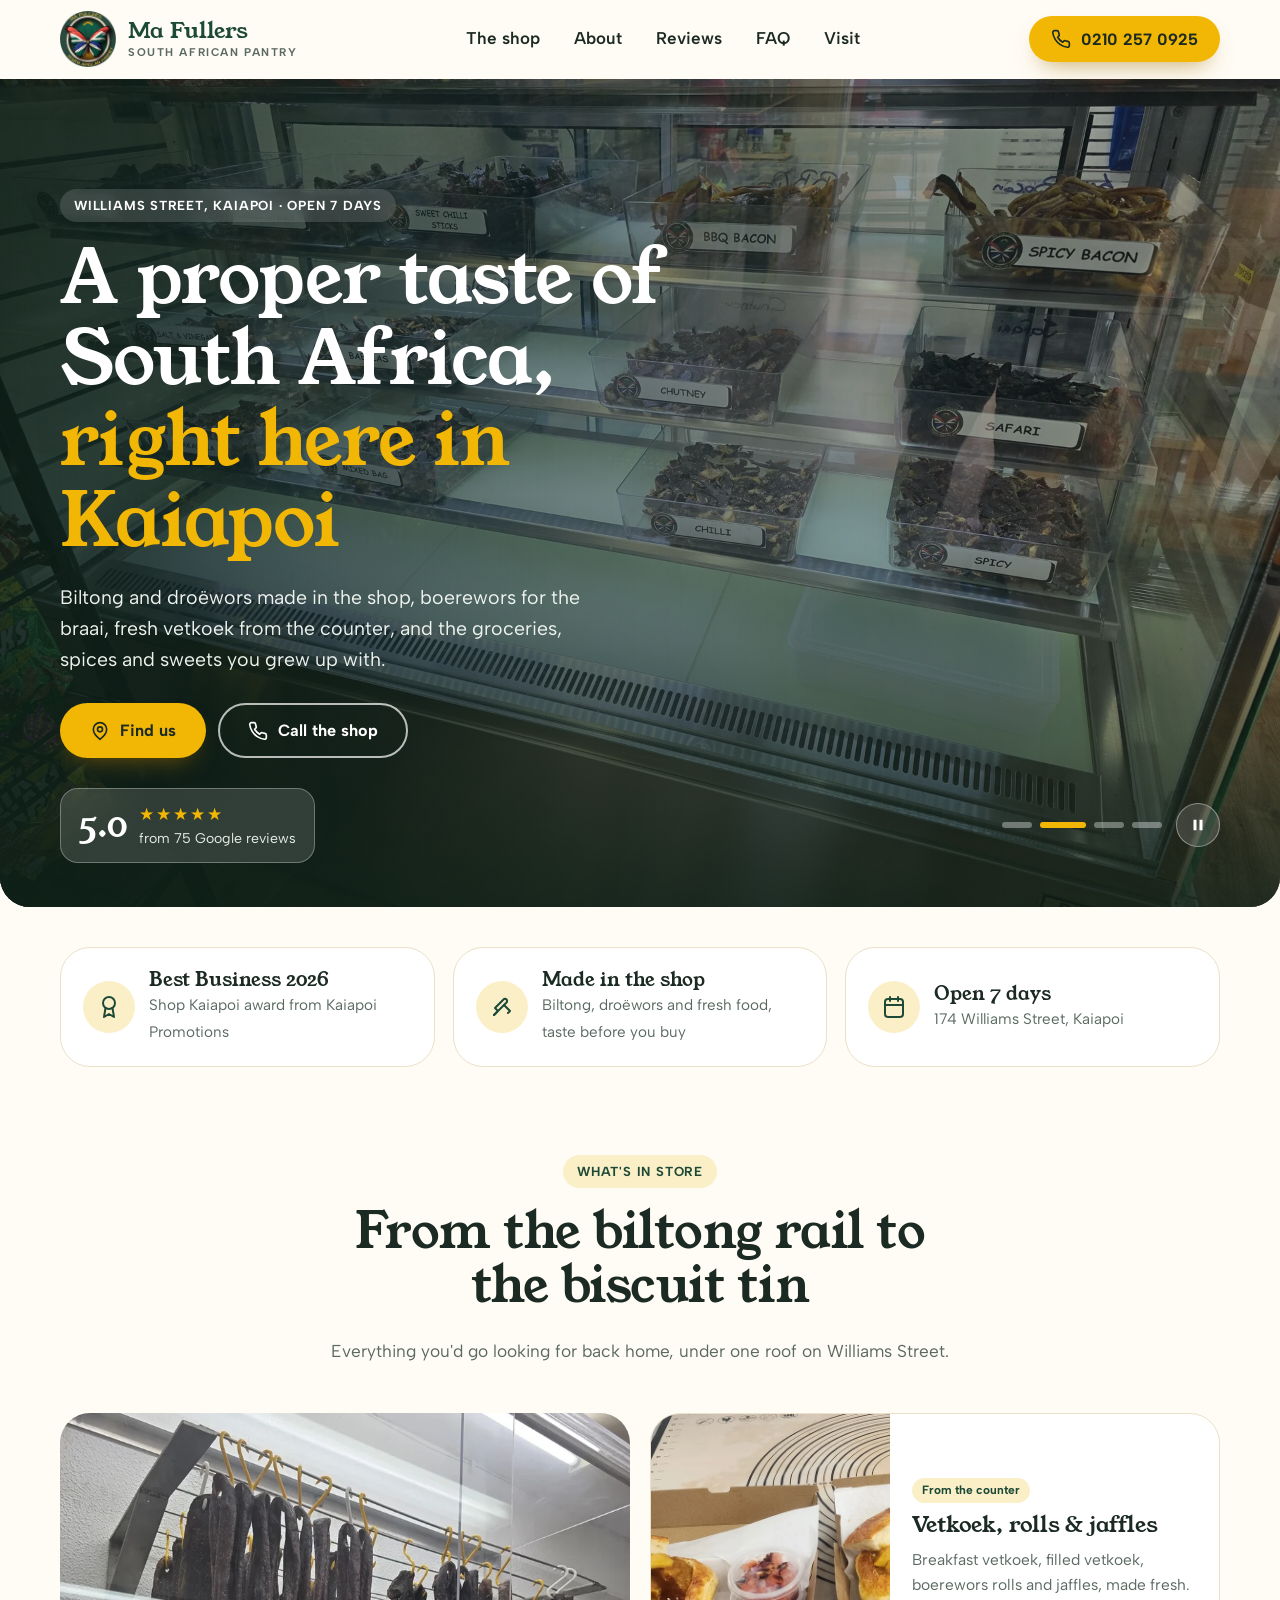
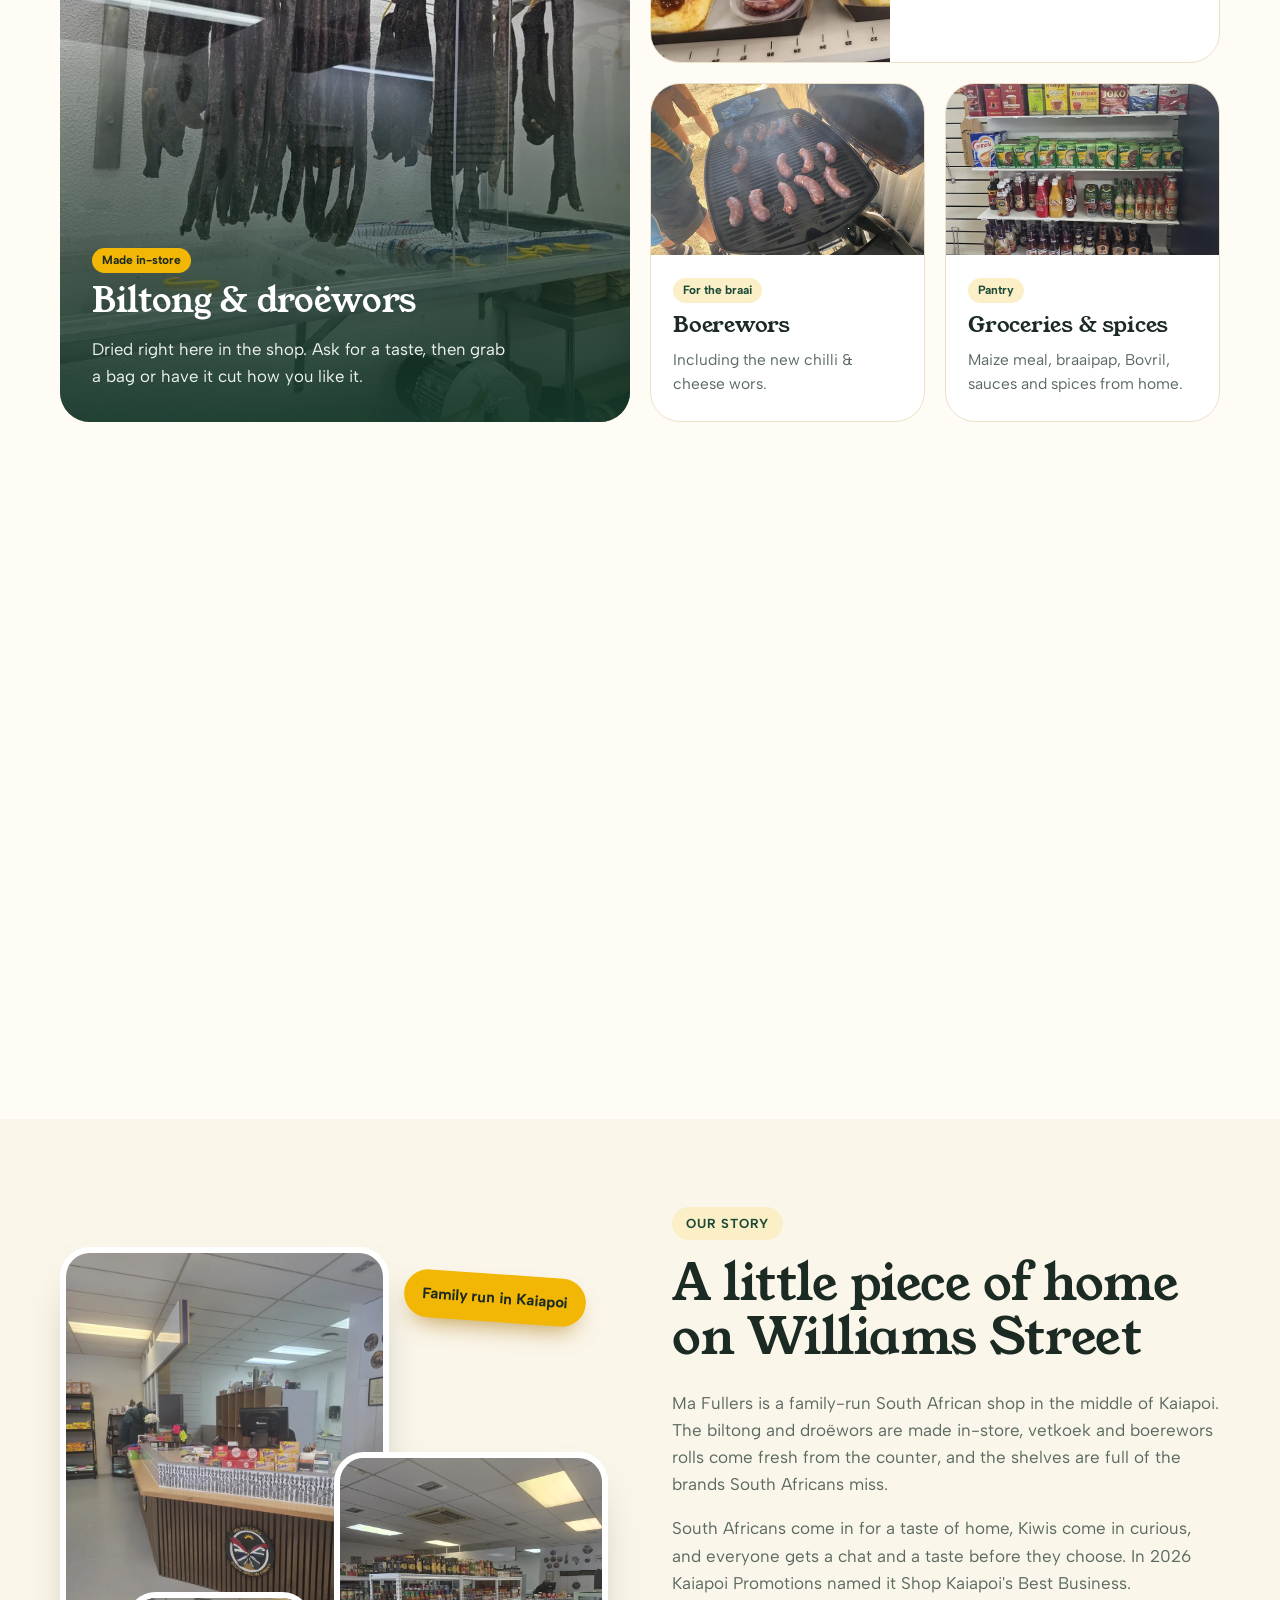
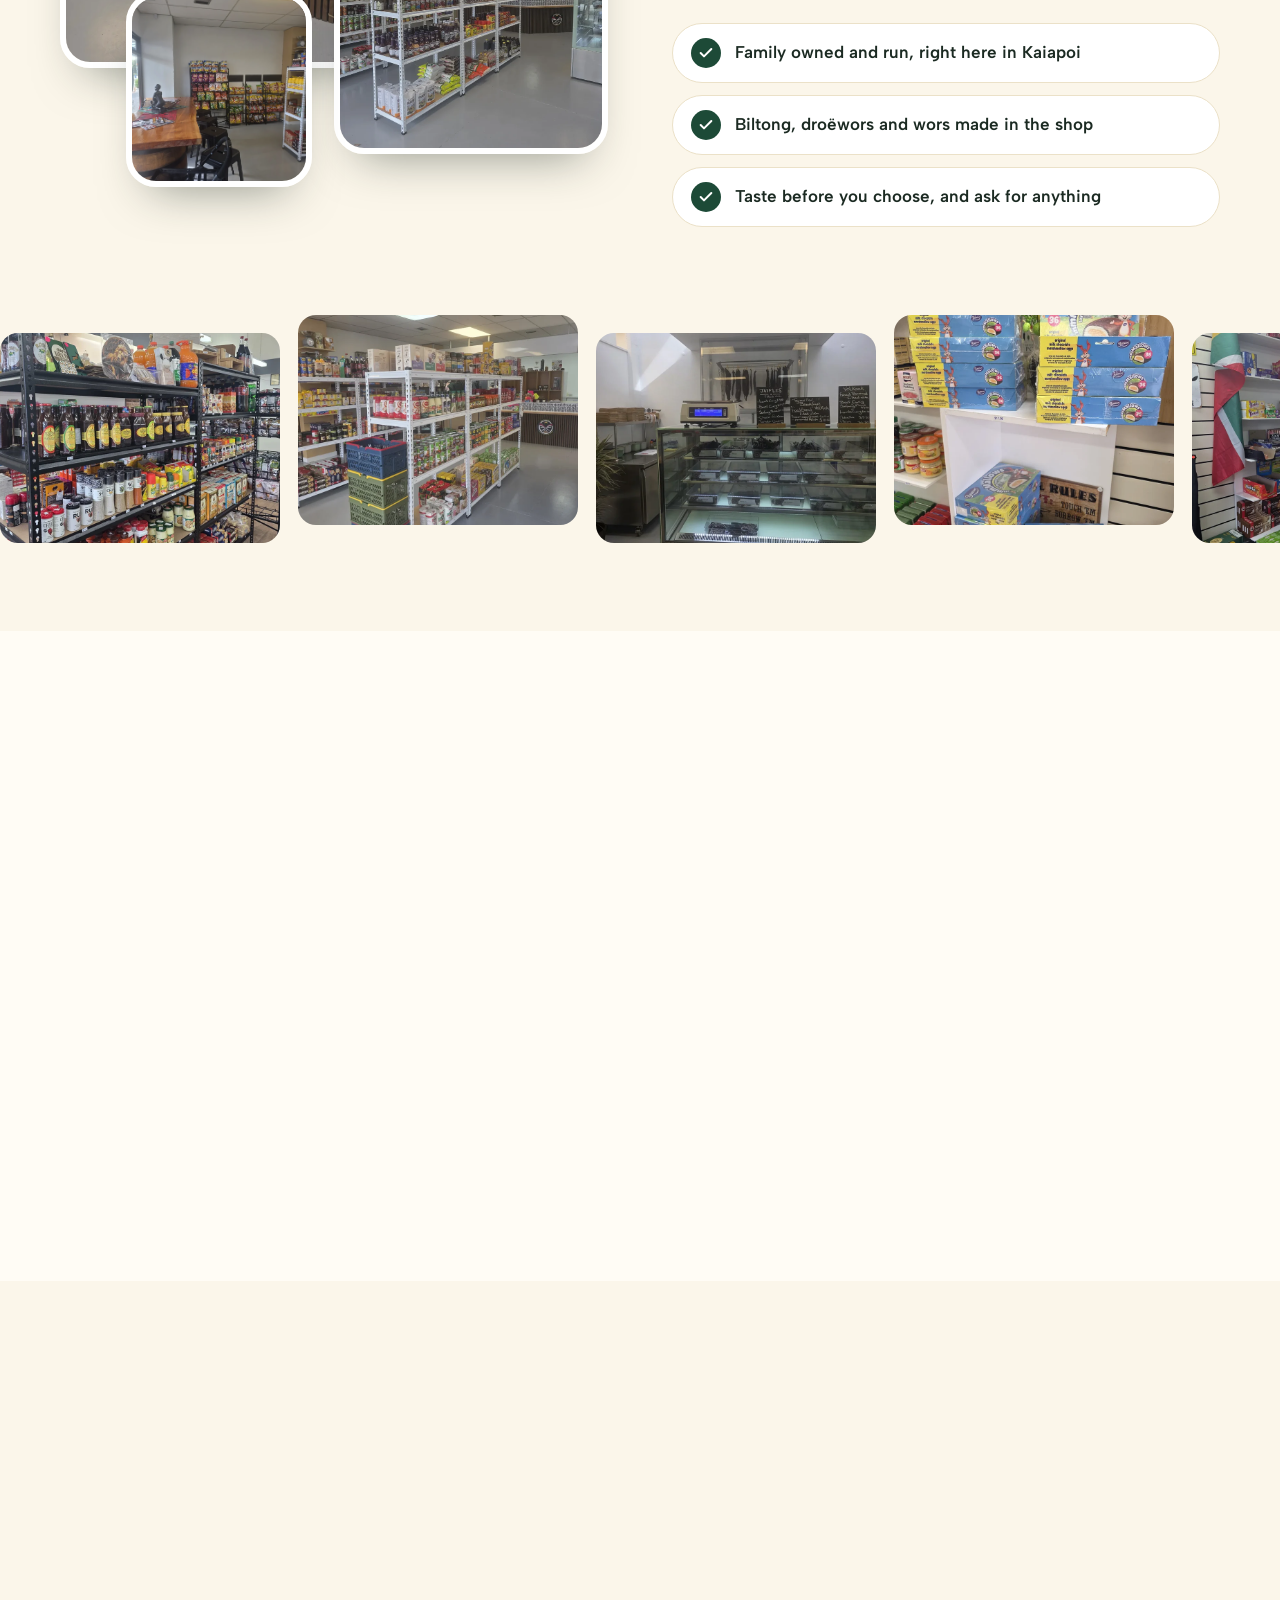
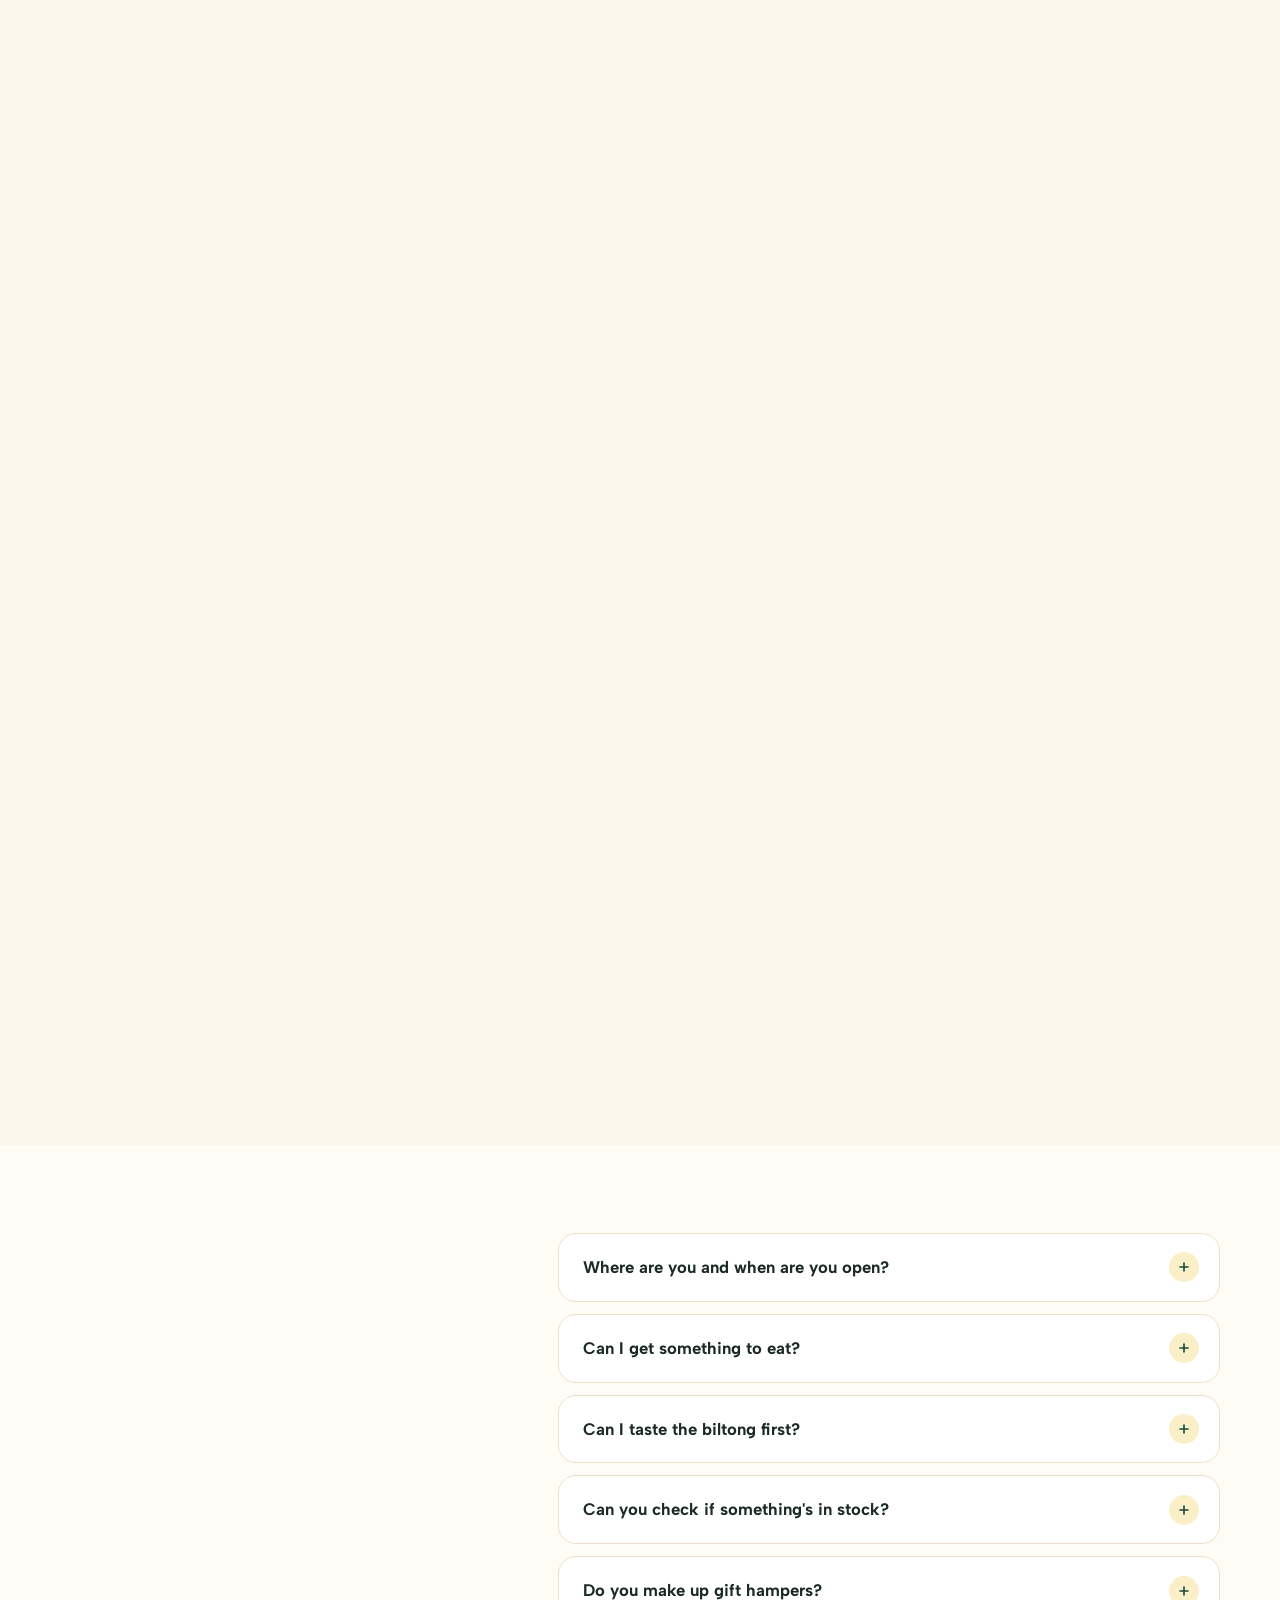
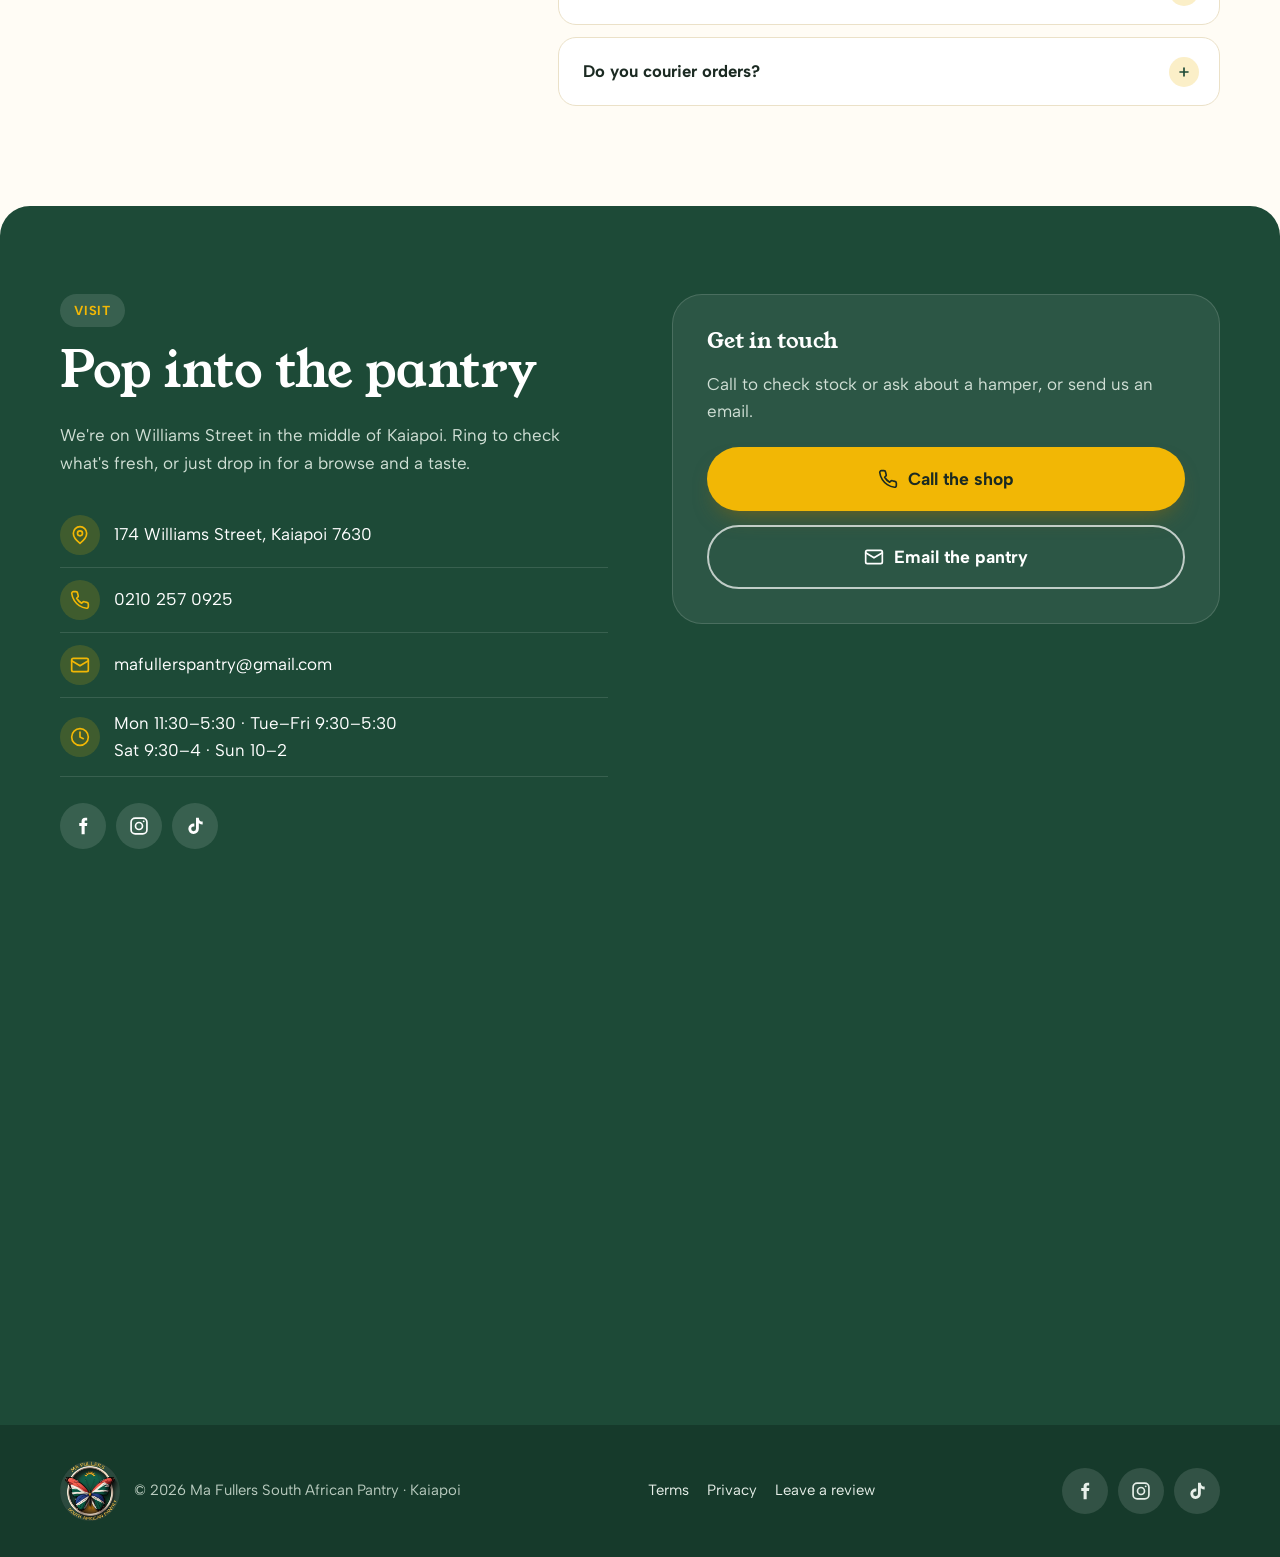
==== commit 00aa6167: "Point og:image at the live production domain Co-Authored-By: Claude Opus 5.5 <noreply@anthropic.com>" ====
--- a/index.html
+++ b/index.html
@@ -8,7 +8,7 @@
 <meta name="description" content="Kaiapoi's South African shop on Williams Street: biltong and droëwors made in-store, boerewors, vetkoek and fresh food, plus the groceries, spices and sweets from home. Open 7 days.">
 <meta property="og:title" content="Ma Fullers South African Pantry | SA Shop &amp; Biltong, Kaiapoi">
 <meta property="og:description" content="Biltong, boerewors, vetkoek and South African groceries on Williams Street, Kaiapoi. Open 7 days.">
-<meta property="og:image" content="https://ma-fullers-south-african-pantry-demo.vercel.app/img/og-image.jpg">
+<meta property="og:image" content="https://ma-fullers-south-african-pantry-dem.vercel.app/img/og-image.jpg">
 <meta property="og:image:width" content="1200">
 <meta property="og:image:height" content="630">
 <meta property="og:type" content="website">
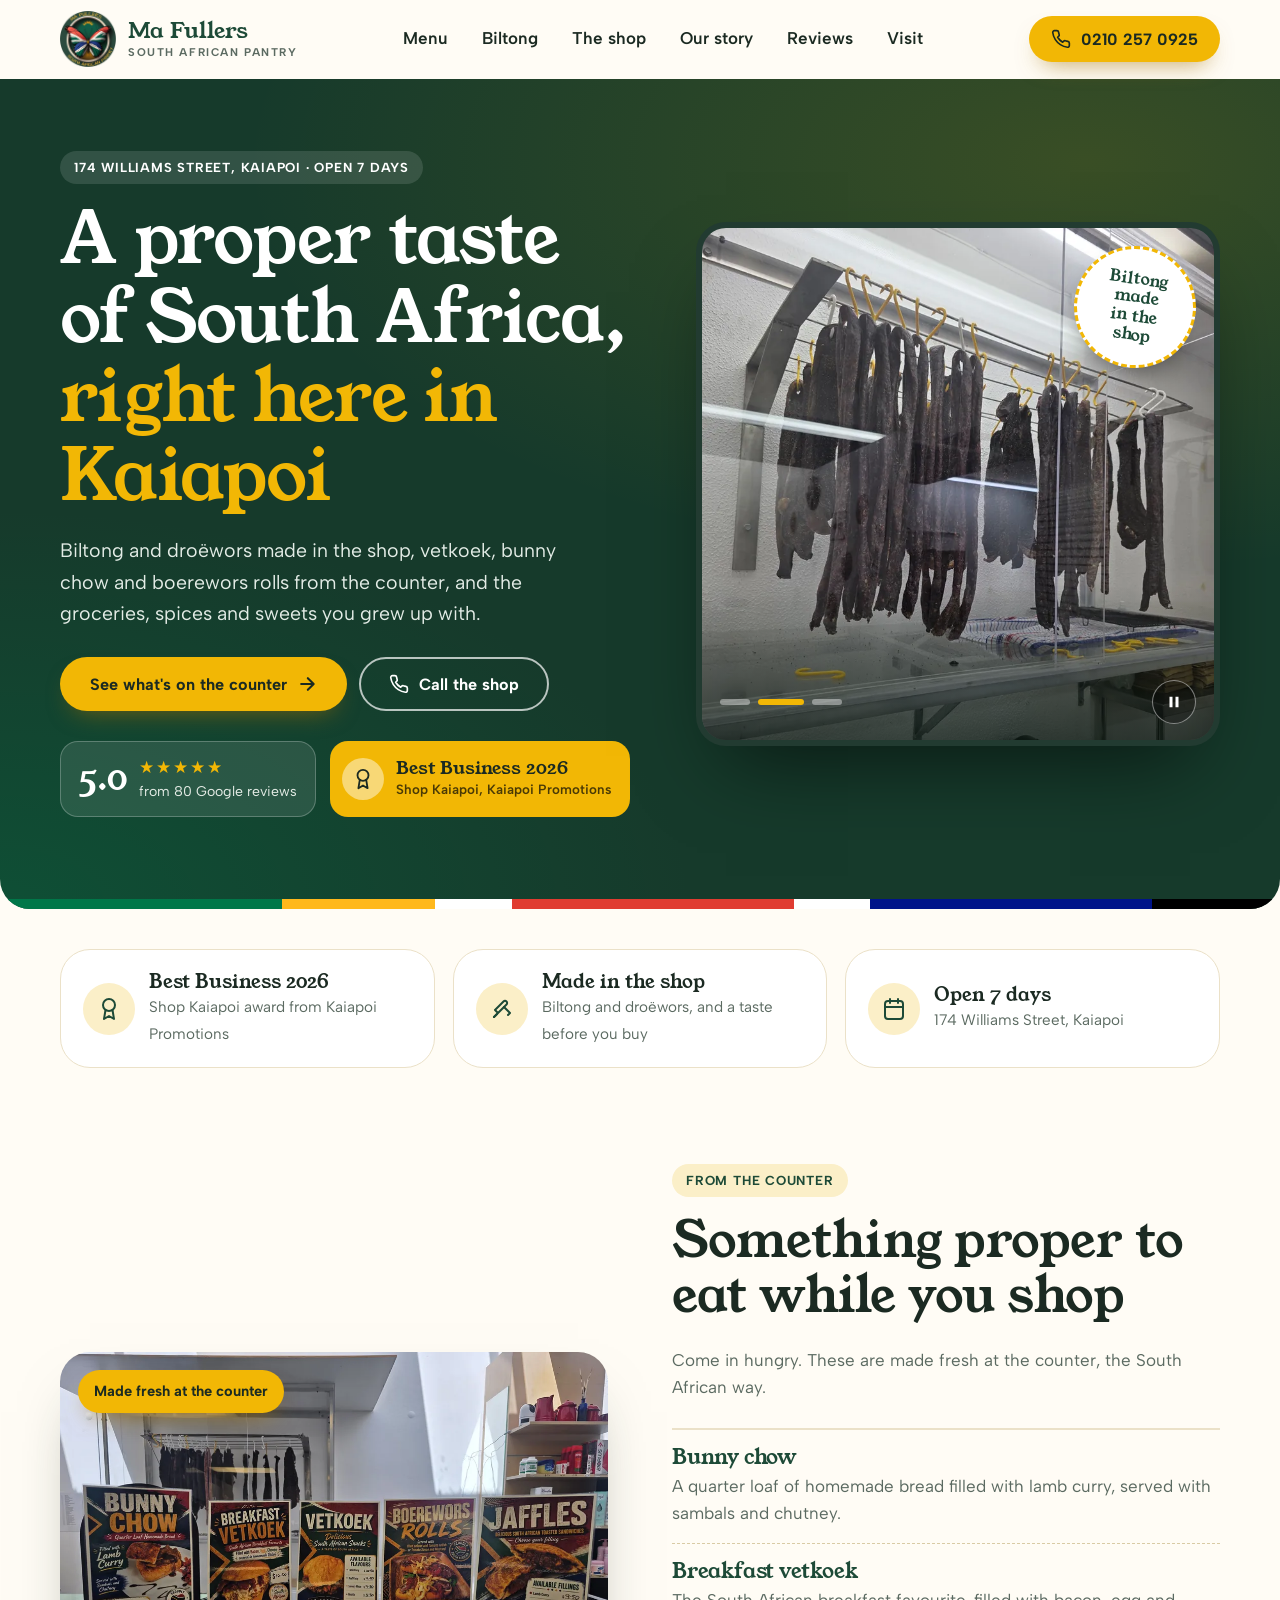
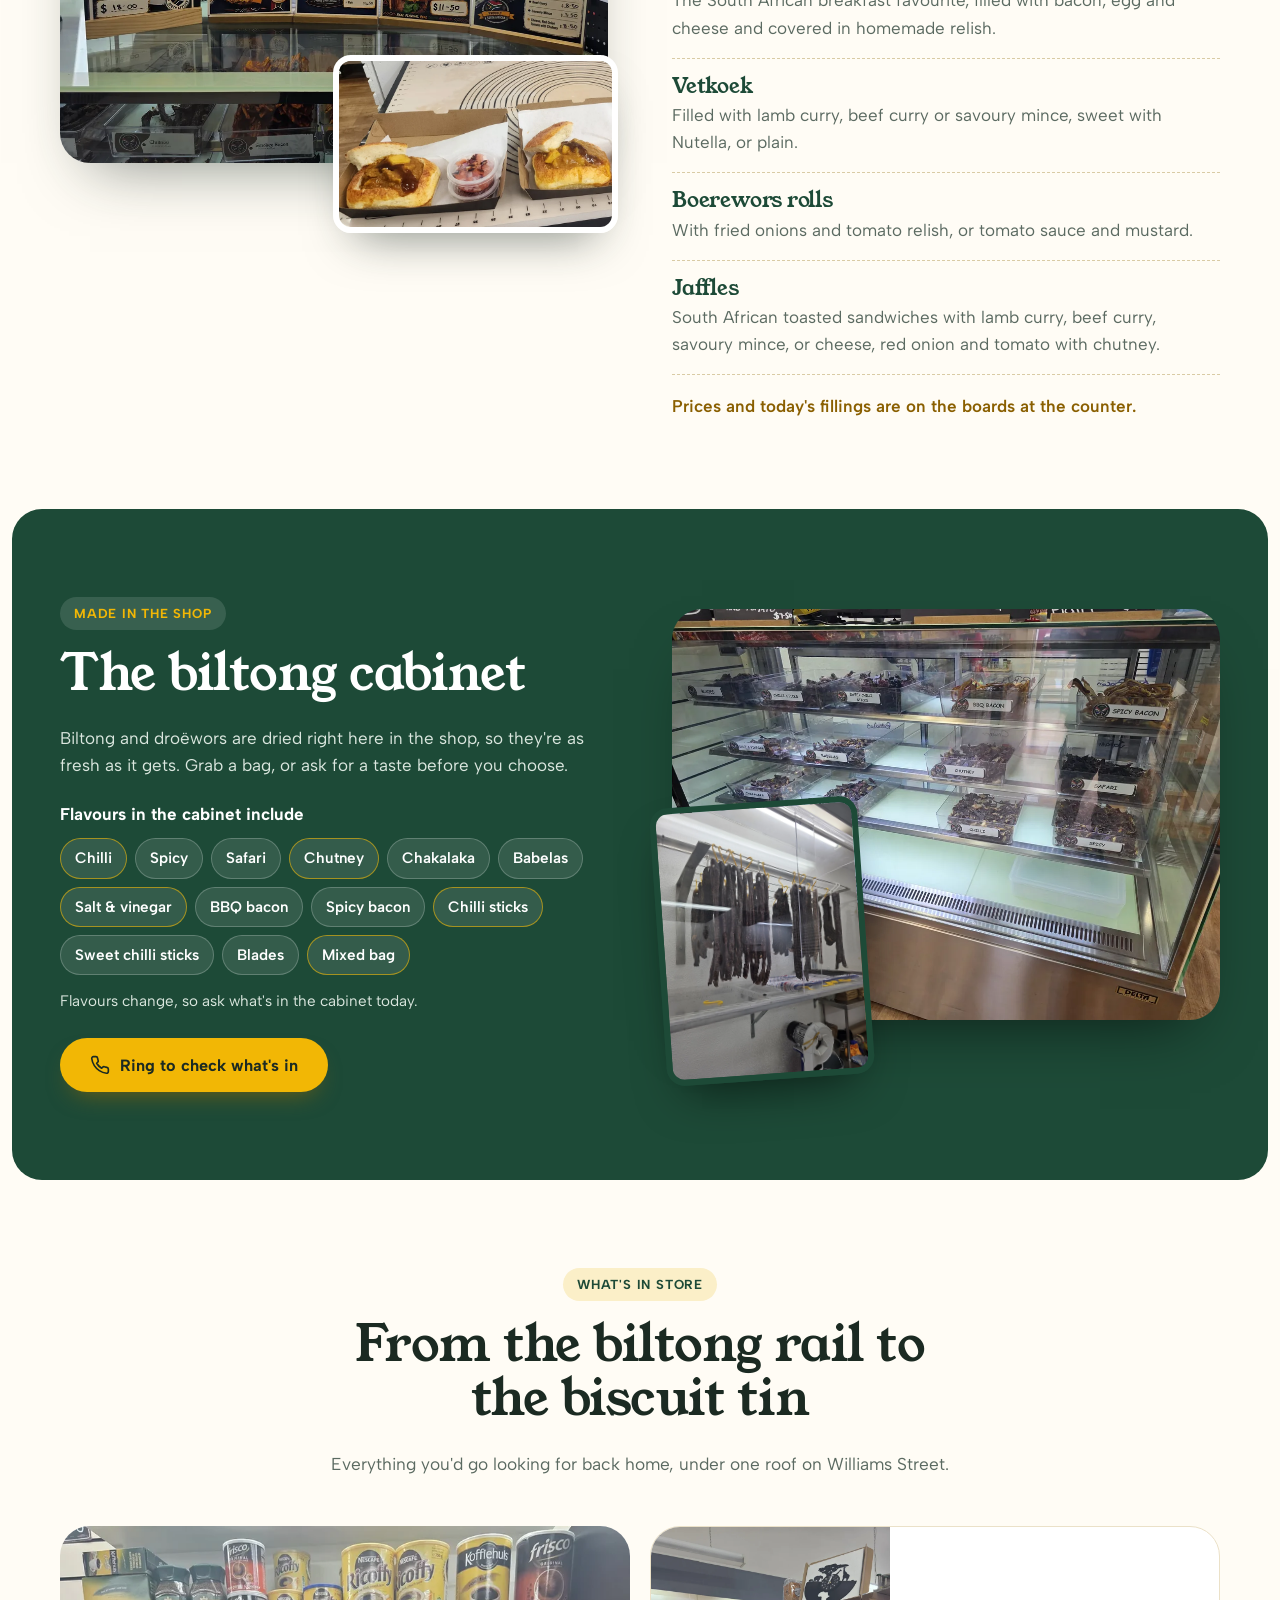
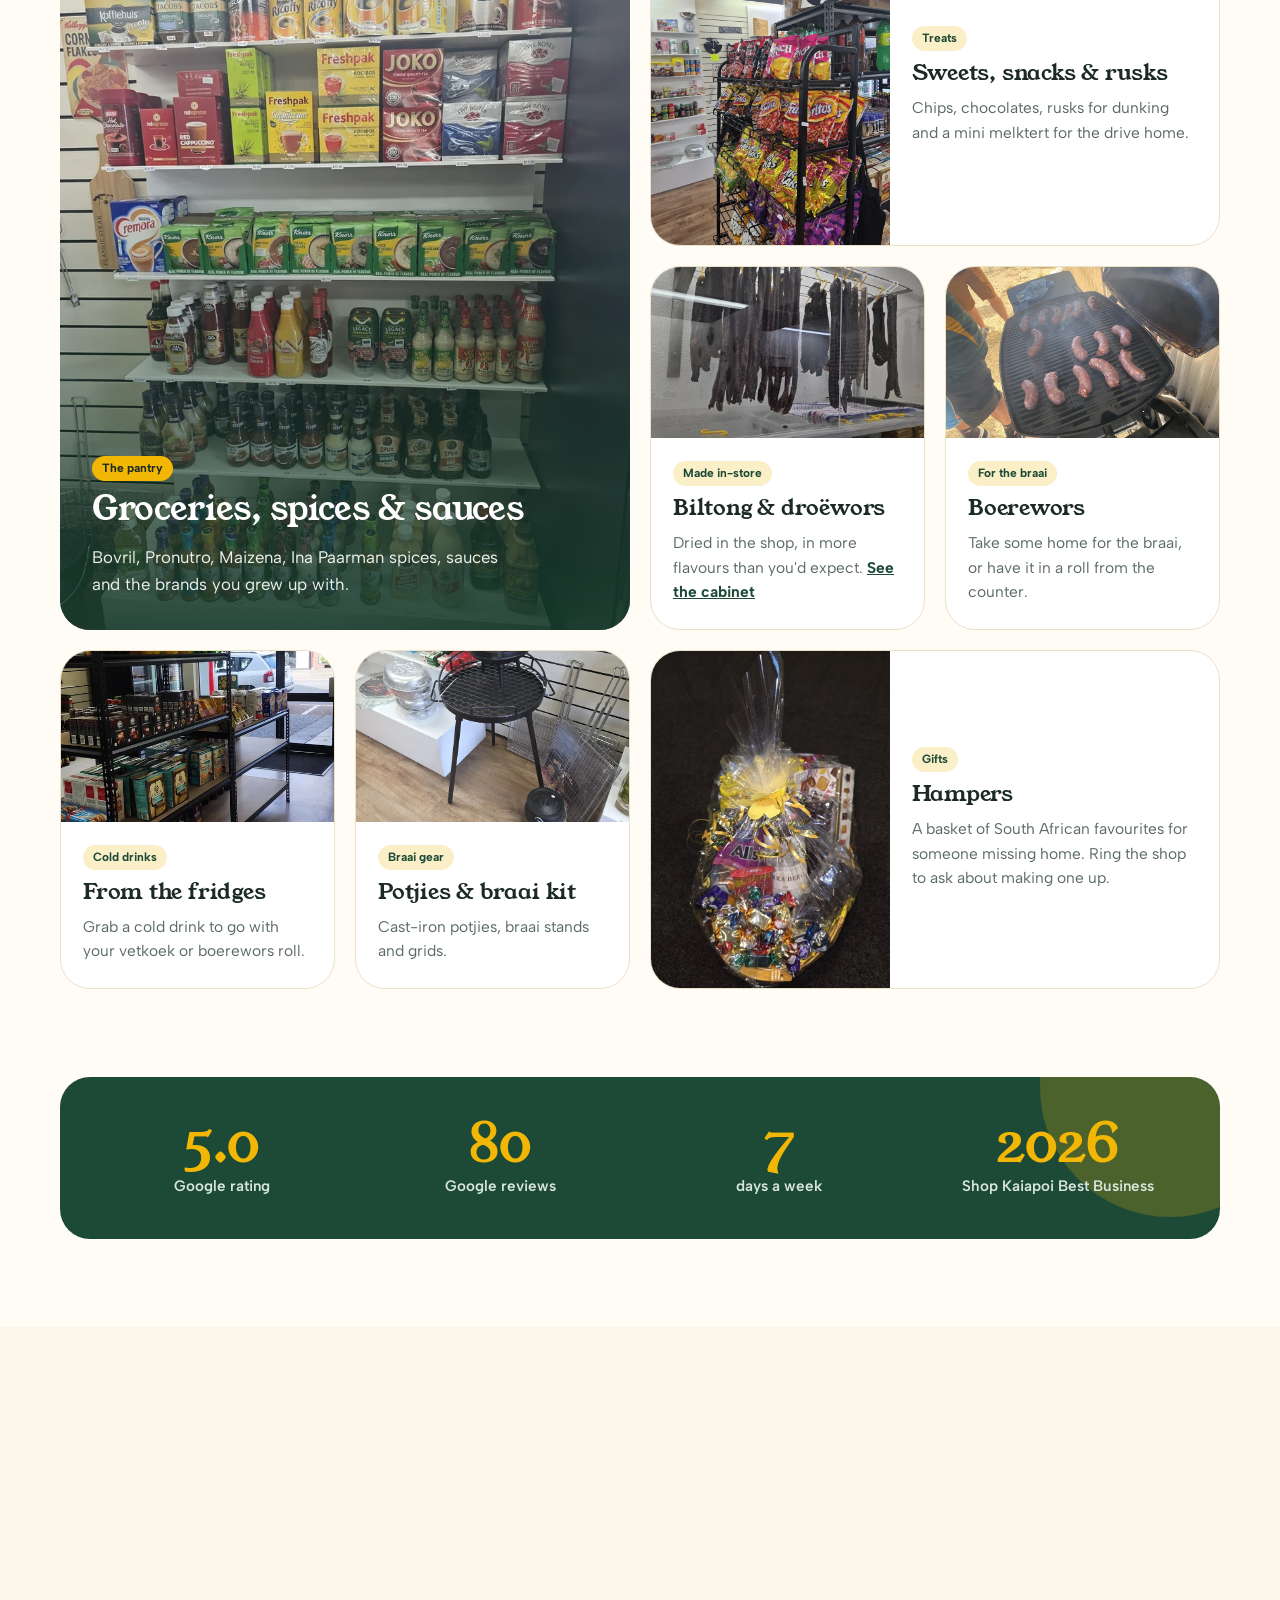
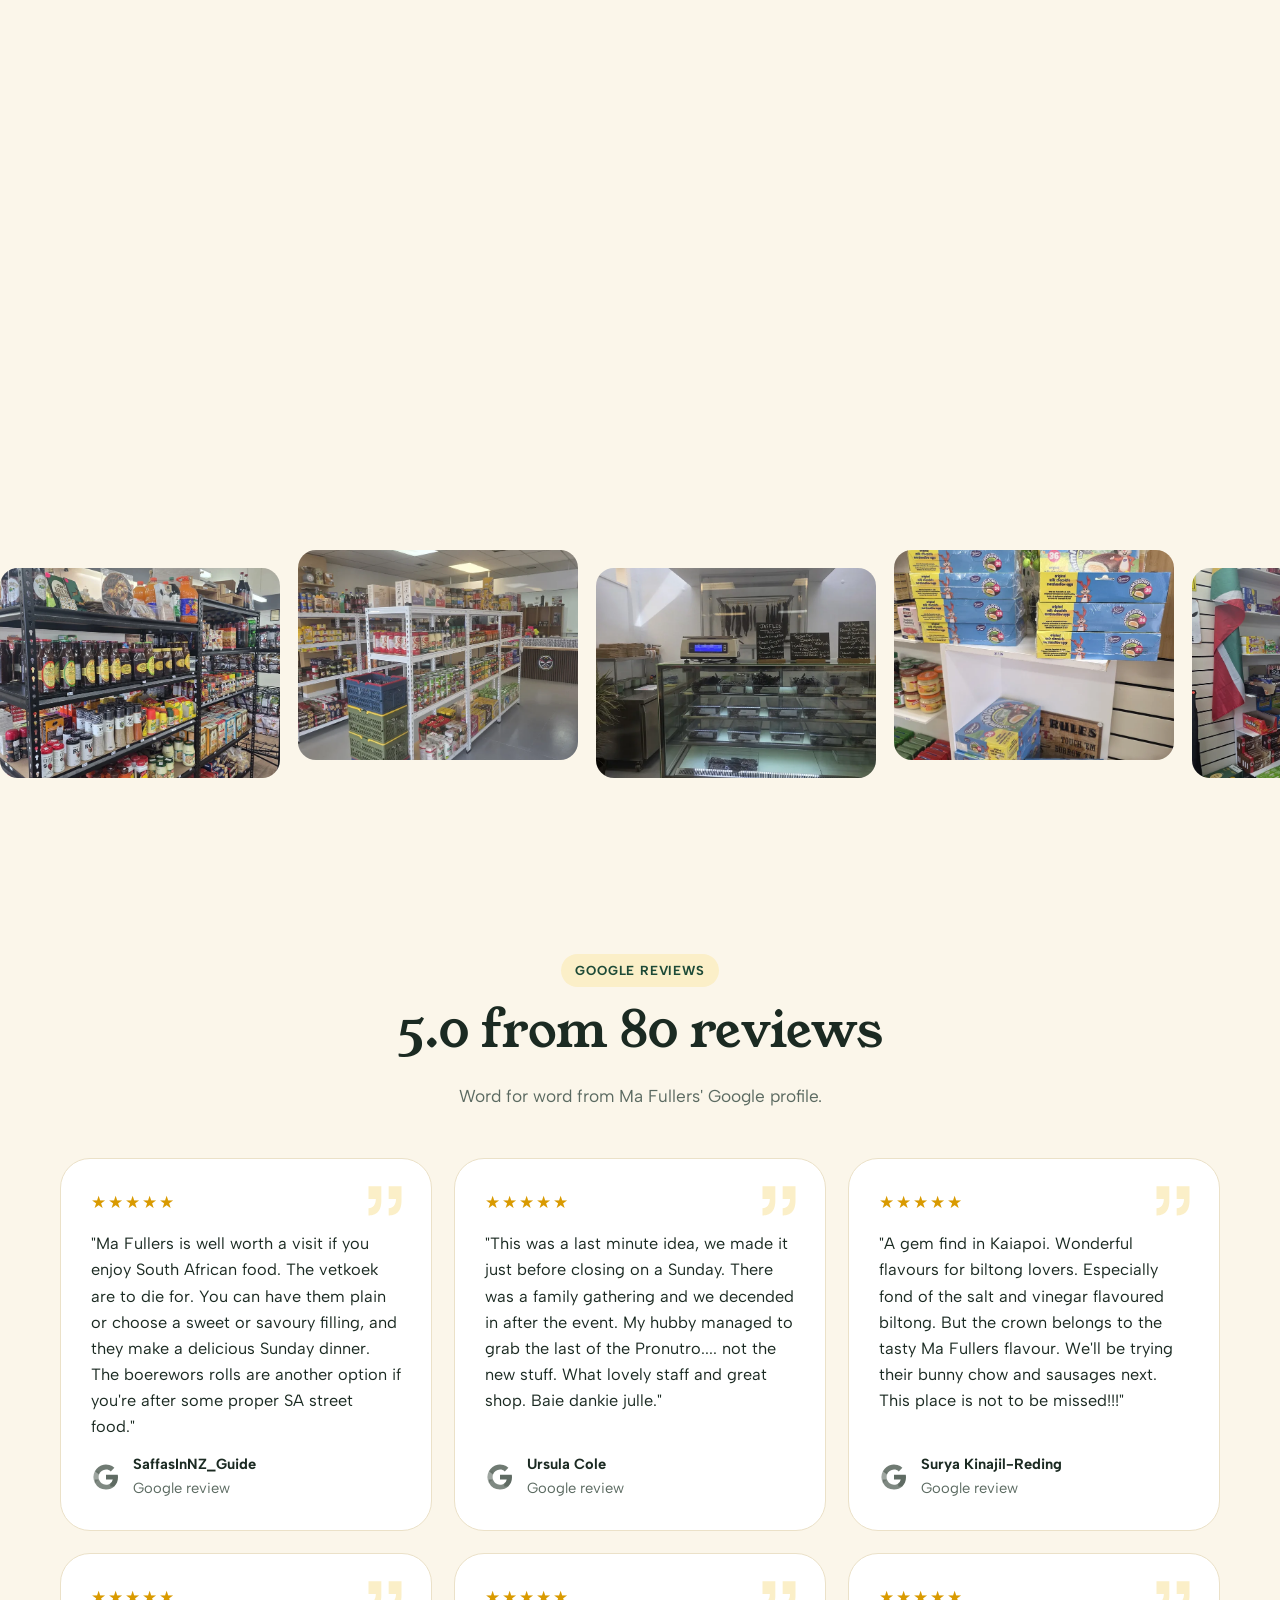
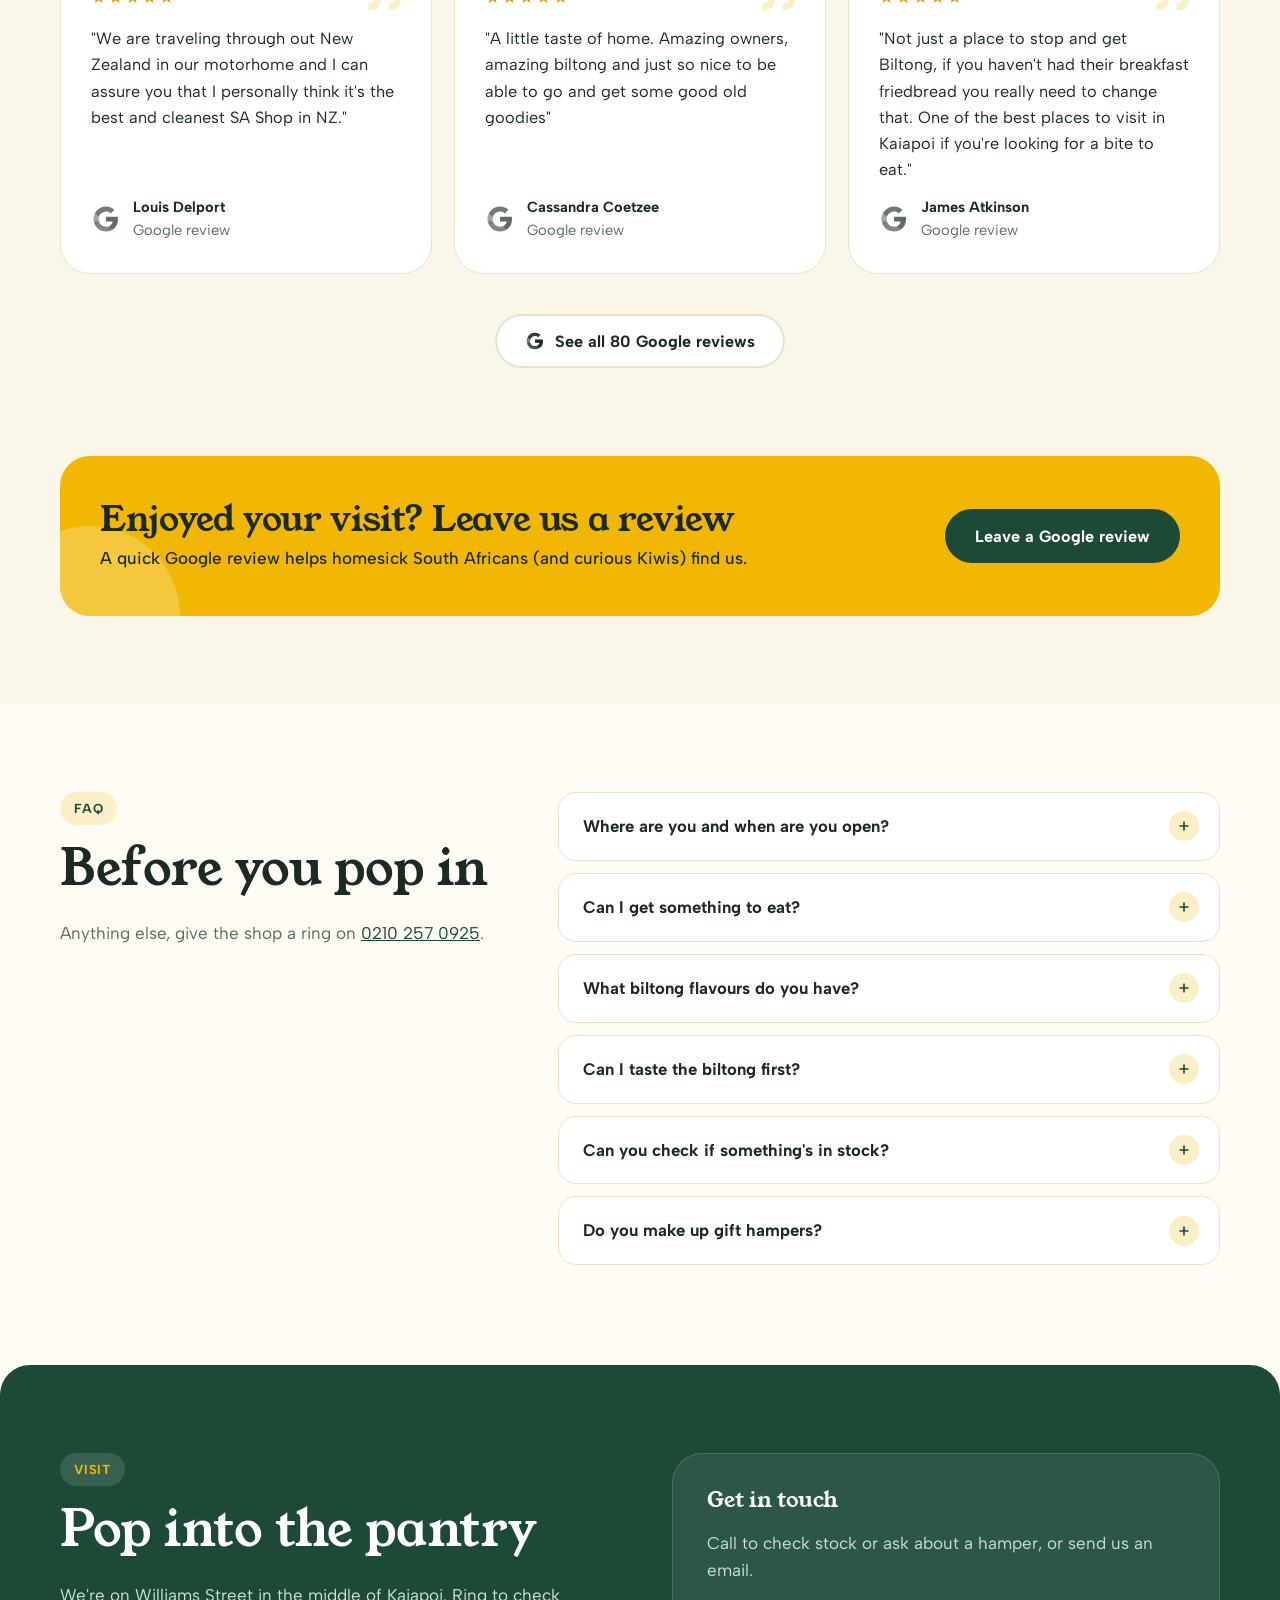
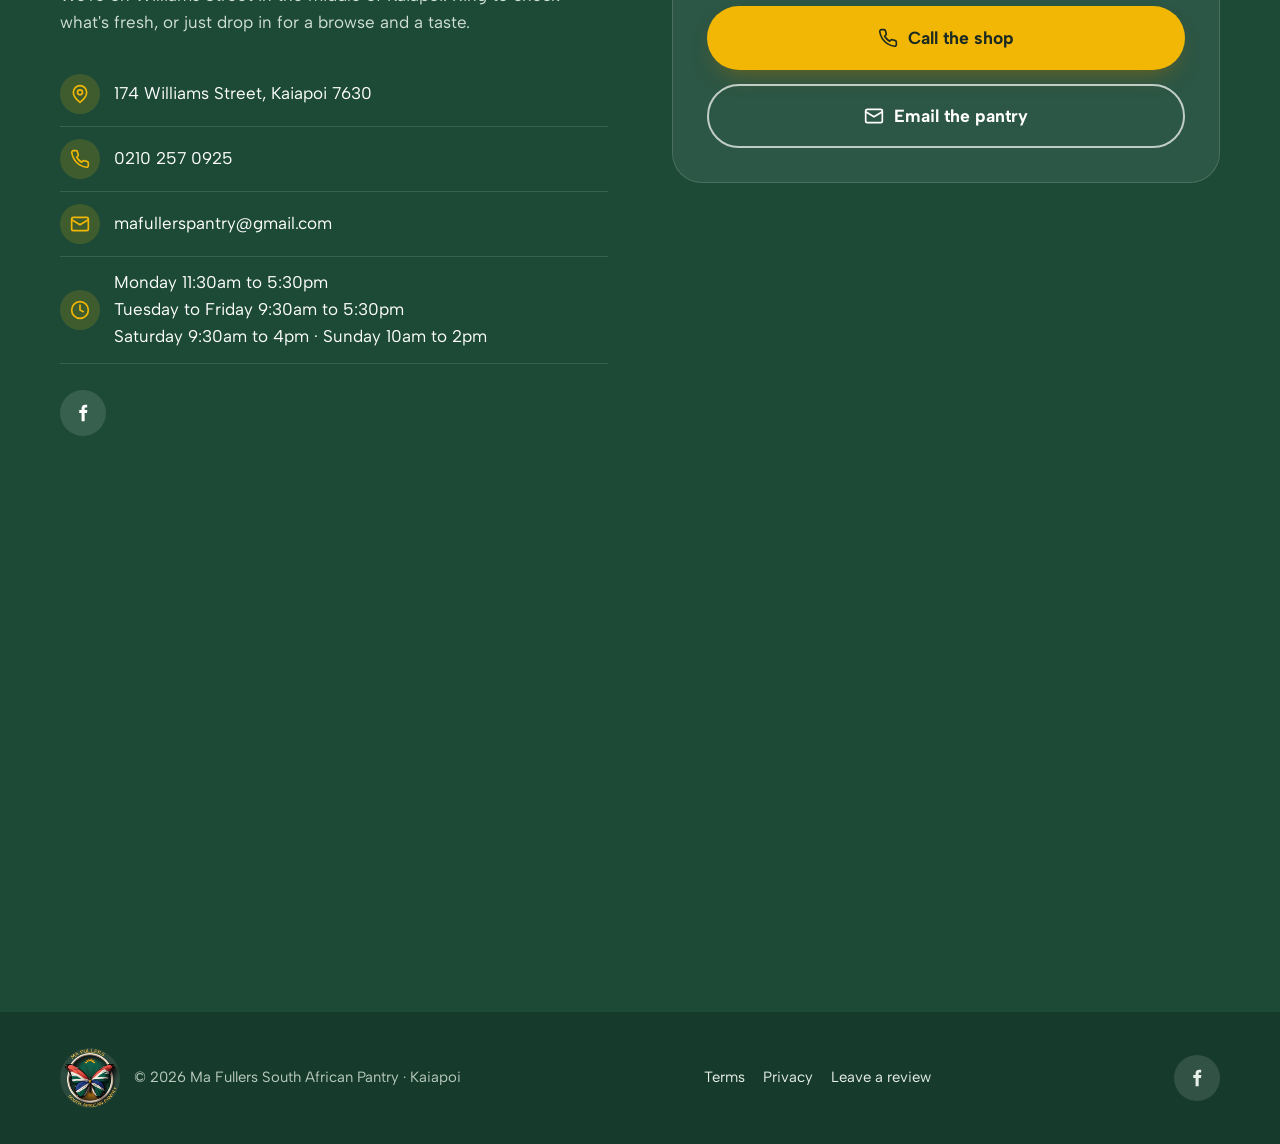
==== commit 5a119cb5: "Rebuild the demo around the shop's own photos, menu and biltong The hero is now a split layout with " ====
--- a/index.html
+++ b/index.html
@@ -4,22 +4,51 @@
 <meta charset="utf-8">
 <meta name="viewport" content="width=device-width, initial-scale=1">
 <meta name="robots" content="noindex">
-<title>Ma Fullers South African Pantry | SA Shop &amp; Biltong, Kaiapoi</title>
-<meta name="description" content="Kaiapoi's South African shop on Williams Street: biltong and droëwors made in-store, boerewors, vetkoek and fresh food, plus the groceries, spices and sweets from home. Open 7 days.">
-<meta property="og:title" content="Ma Fullers South African Pantry | SA Shop &amp; Biltong, Kaiapoi">
-<meta property="og:description" content="Biltong, boerewors, vetkoek and South African groceries on Williams Street, Kaiapoi. Open 7 days.">
+<title>Ma Fullers South African Pantry | Biltong, Vetkoek &amp; SA Shop in Kaiapoi</title>
+<meta name="description" content="Kaiapoi's South African shop on Williams Street: biltong and droëwors made in the shop, vetkoek, bunny chow and boerewors rolls from the counter, plus the groceries, spices and sweets from home. Open 7 days.">
+<meta property="og:title" content="Ma Fullers South African Pantry | Biltong, Vetkoek &amp; SA Shop in Kaiapoi">
+<meta property="og:description" content="Biltong made in the shop, vetkoek and boerewors rolls from the counter, and South African groceries on Williams Street, Kaiapoi. Open 7 days.">
 <meta property="og:image" content="https://ma-fullers-south-african-pantry-dem.vercel.app/img/og-image.jpg">
 <meta property="og:image:width" content="1200">
 <meta property="og:image:height" content="630">
 <meta property="og:type" content="website">
+<meta name="theme-color" content="#163a2b">
 <link rel="icon" href="img/favicon.png" type="image/png">
 <link rel="apple-touch-icon" href="img/apple-touch-icon.png">
 <link rel="preconnect" href="https://fonts.googleapis.com">
 <link rel="preconnect" href="https://fonts.gstatic.com" crossorigin>
 <link href="https://fonts.googleapis.com/css2?family=Young+Serif&family=Albert+Sans:wght@400;500;600;700;800&display=swap" rel="stylesheet">
-<link rel="preload" as="image" href="img/hero-1-1920.webp" imagesrcset="img/hero-1-1080.webp 1080w, img/hero-1-1920.webp 1920w, img/hero-1-3840.webp 3840w" imagesizes="100vw">
+<link rel="preload" as="image" href="img/hero-counter-1600.webp" imagesrcset="img/hero-counter-800.webp 800w, img/hero-counter-1600.webp 1600w" imagesizes="(max-width:900px) 92vw, 560px">
 <script>document.documentElement.classList.add('js')</script>
 <link rel="stylesheet" href="style.css">
+<script type="application/ld+json">
+{
+  "@context": "https://schema.org",
+  "@type": "ConvenienceStore",
+  "name": "Ma Fullers South African Pantry",
+  "description": "South African shop in Kaiapoi with biltong and droëwors made in the shop, vetkoek, bunny chow, boerewors rolls and jaffles from the counter, and South African groceries, spices and sweets.",
+  "telephone": "+64 210 257 0925",
+  "email": "mafullerspantry@gmail.com",
+  "image": "https://ma-fullers-south-african-pantry-dem.vercel.app/img/og-image.jpg",
+  "address": {
+    "@type": "PostalAddress",
+    "streetAddress": "174 Williams Street",
+    "addressLocality": "Kaiapoi",
+    "postalCode": "7630",
+    "addressRegion": "Canterbury",
+    "addressCountry": "NZ"
+  },
+  "geo": { "@type": "GeoCoordinates", "latitude": -43.3834061, "longitude": 172.6569606 },
+  "openingHoursSpecification": [
+    { "@type": "OpeningHoursSpecification", "dayOfWeek": "Monday", "opens": "11:30", "closes": "17:30" },
+    { "@type": "OpeningHoursSpecification", "dayOfWeek": ["Tuesday", "Wednesday", "Thursday", "Friday"], "opens": "09:30", "closes": "17:30" },
+    { "@type": "OpeningHoursSpecification", "dayOfWeek": "Saturday", "opens": "09:30", "closes": "16:00" },
+    { "@type": "OpeningHoursSpecification", "dayOfWeek": "Sunday", "opens": "10:00", "closes": "14:00" }
+  ],
+  "award": "Shop Kaiapoi Best Business 2026 (Kaiapoi Promotions)",
+  "sameAs": ["https://www.facebook.com/profile.php?id=61556993087415"]
+}
+</script>
 </head>
 <body>
 
@@ -38,13 +67,11 @@
   <symbol id="i-pause" viewBox="0 0 24 24" fill="currentColor"><path d="M6 5h4v14H6zM14 5h4v14h-4z"/></symbol>
   <symbol id="i-google" viewBox="0 0 24 24" fill="currentColor"><path d="M21.6 12.2c0-.7-.1-1.4-.2-2H12v3.8h5.4a4.6 4.6 0 0 1-2 3v2.5h3.2c1.9-1.7 3-4.3 3-7.3z"/><path d="M12 22c2.7 0 5-.9 6.6-2.4l-3.2-2.5c-.9.6-2 1-3.4 1-2.6 0-4.8-1.8-5.6-4.1H3.1v2.6A10 10 0 0 0 12 22z" opacity=".8"/><path d="M6.4 14c-.2-.6-.3-1.3-.3-2s.1-1.4.3-2V7.4H3.1a10 10 0 0 0 0 9.2z" opacity=".6"/><path d="M12 6c1.5 0 2.8.5 3.8 1.5l2.9-2.9A10 10 0 0 0 3.1 7.4L6.4 10C7.2 7.7 9.4 6 12 6z" opacity=".9"/></symbol>
   <symbol id="i-fb" viewBox="0 0 24 24" fill="currentColor"><path d="M14 8.5V6.8c0-.8.2-1.3 1.4-1.3H17V2.2c-.3 0-1.3-.1-2.5-.1-2.5 0-4.2 1.5-4.2 4.3v2.1H7.5V12h2.8v10H14V12h2.8l.4-3.5z"/></symbol>
-  <symbol id="i-ig" viewBox="0 0 24 24" fill="none" stroke="currentColor" stroke-width="2"><rect x="2.5" y="2.5" width="19" height="19" rx="5"/><circle cx="12" cy="12" r="4.2"/><circle cx="17.6" cy="6.4" r="1.1" fill="currentColor" stroke="none"/></symbol>
-  <symbol id="i-tt" viewBox="0 0 24 24" fill="currentColor"><path d="M16.6 2h-3.4v13.4a2.9 2.9 0 1 1-2.9-2.9c.3 0 .6 0 .9.1V9.1a6.3 6.3 0 1 0 5.4 6.3V8.6a8 8 0 0 0 4.6 1.5V6.7a4.7 4.7 0 0 1-4.6-4.7z"/></symbol>
 </svg>
 
-<a class="skip" href="#shop">Skip to content</a>
-
-<!-- 1. NAV -->
+<a class="skip" href="#menu">Skip to content</a>
+
+<!-- NAV -->
 <header class="nav" id="nav">
   <div class="wrap">
     <a href="#top" class="logo" aria-label="Ma Fullers South African Pantry, back to top">
@@ -52,10 +79,11 @@
       <span>Ma Fullers<small>South African Pantry</small></span>
     </a>
     <ul class="nav-links" id="navLinks">
+      <li><a href="#menu">Menu</a></li>
+      <li><a href="#biltong">Biltong</a></li>
       <li><a href="#shop">The shop</a></li>
-      <li><a href="#about">About</a></li>
+      <li><a href="#about">Our story</a></li>
       <li><a href="#reviews">Reviews</a></li>
-      <li><a href="#faq">FAQ</a></li>
       <li><a href="#visit">Visit</a></li>
     </ul>
     <div class="nav-right">
@@ -69,44 +97,95 @@
 
 <main id="top">
 
-<!-- 2. HERO -->
+<!-- HERO -->
 <section class="hero" aria-label="Introduction">
-  <div class="hero-slides" id="heroSlides">
-    <img class="active" src="img/hero-1-1920.webp" srcset="img/hero-1-1080.webp 1080w, img/hero-1-1920.webp 1920w, img/hero-1-3840.webp 3840w" sizes="100vw" alt="Boerewors roll with fried onions, mustard and tomato sauce" width="1920" height="1440" fetchpriority="high">
-    <img src="img/hero-2-1920.webp" srcset="img/hero-2-1080.webp 1080w, img/hero-2-1920.webp 1920w, img/hero-2-3840.webp 3840w" sizes="100vw" alt="Biltong and droëwors in the shop's deli cabinet" width="1920" height="1440" loading="lazy">
-    <img src="img/hero-3-1920.webp" srcset="img/hero-3-1080.webp 1080w, img/hero-3-1920.webp 1920w, img/hero-3-3840.webp 3840w" sizes="100vw" alt="Ma Fullers shopfront on Williams Street, Kaiapoi" width="1920" height="1440" loading="lazy">
-    <img src="img/hero-4-1920.webp" srcset="img/hero-4-1080.webp 1080w, img/hero-4-1920.webp 1920w, img/hero-4-3840.webp 3840w" sizes="100vw" alt="Fresh vetkoek and rolls with sides on the counter" width="1920" height="896" loading="lazy">
-  </div>
-  <div class="wrap">
-    <span class="eyebrow pop">Williams Street, Kaiapoi · Open 7 days</span>
-    <h1 class="pop">A proper taste of South&nbsp;Africa, <em>right here in Kaiapoi</em></h1>
-    <p class="lead pop">Biltong and droëwors made in the shop, boerewors for the braai, fresh vetkoek from the counter, and the groceries, spices and sweets you grew up with.</p>
-    <div class="hero-ctas pop">
-      <a class="btn btn-primary" href="#visit"><svg class="icon" aria-hidden="true"><use href="#i-pin"/></svg>Find us</a>
-      <a class="btn btn-outline-light" href="tel:+642102570925"><svg class="icon" aria-hidden="true"><use href="#i-phone"/></svg>Call the shop</a>
-    </div>
-    <div class="hero-foot pop">
-      <a class="rating" href="https://maps.google.com/?cid=8250186540123629932" target="_blank" rel="noopener" aria-label="Rated 5.0 from 75 Google reviews, opens Google reviews">
-        <b>5.0</b><span><span class="stars" aria-hidden="true">★★★★★</span><small>from 75 Google reviews</small></span>
-      </a>
+  <div class="wrap hero-grid">
+    <div class="hero-copy">
+      <span class="eyebrow pop">174 Williams Street, Kaiapoi · Open&nbsp;7&nbsp;days</span>
+      <h1 class="pop">A proper taste of South&nbsp;Africa, <em>right here in Kaiapoi</em></h1>
+      <p class="lead pop">Biltong and droëwors made in the shop, vetkoek, bunny chow and boerewors rolls from the counter, and the groceries, spices and sweets you grew up with.</p>
+      <div class="hero-ctas pop">
+        <a class="btn btn-primary" href="#menu">See what's on the counter<svg class="icon" aria-hidden="true"><use href="#i-arrow"/></svg></a>
+        <a class="btn btn-outline-light" href="tel:+642102570925"><svg class="icon" aria-hidden="true"><use href="#i-phone"/></svg>Call the shop</a>
+      </div>
+      <div class="hero-proof pop">
+        <a class="rating" href="https://maps.google.com/?cid=8250186540123629932" target="_blank" rel="noopener" aria-label="Rated 5.0 from 80 Google reviews, opens Google reviews">
+          <b>5.0</b><span><span class="stars" aria-hidden="true">★★★★★</span><small>from 80 Google reviews</small></span>
+        </a>
+        <div class="award-pill"><span class="ti"><svg class="icon" aria-hidden="true"><use href="#i-award"/></svg></span><span><strong>Best Business 2026</strong><small>Shop Kaiapoi, Kaiapoi Promotions</small></span></div>
+      </div>
+    </div>
+    <div class="hero-media pop">
+      <div class="hero-slides" id="heroSlides">
+        <img class="active" src="img/hero-counter-1600.webp" srcset="img/hero-counter-800.webp 800w, img/hero-counter-1600.webp 1600w" sizes="(max-width:900px) 92vw, 560px" alt="Menu boards for breakfast vetkoek, vetkoek, boerewors rolls and jaffles on the Ma Fullers counter, with biltong hanging behind" width="1600" height="1600" fetchpriority="high">
+        <img src="img/hero-biltong-1600.webp" srcset="img/hero-biltong-800.webp 800w, img/hero-biltong-1600.webp 1600w" sizes="(max-width:900px) 92vw, 560px" alt="Biltong drying in the cabinet at Ma Fullers" width="1600" height="1600" loading="lazy">
+        <img src="img/hero-shopfront-1600.webp" srcset="img/hero-shopfront-800.webp 800w, img/hero-shopfront-1600.webp 1600w" sizes="(max-width:900px) 92vw, 560px" alt="The Ma Fullers South African Pantry shopfront on Williams Street, Kaiapoi" width="1600" height="1600" loading="lazy">
+      </div>
+      <span class="hero-sticker">Biltong made<br>in the shop</span>
       <div class="hero-controls">
-        <div class="slide-dots" id="dots" aria-hidden="true"><span class="on"></span><span></span><span></span><span></span></div>
+        <div class="slide-dots" id="dots" aria-hidden="true"><span class="on"></span><span></span><span></span></div>
         <button class="slide-toggle" id="slideToggle" type="button" aria-pressed="false" aria-label="Pause slideshow"><svg class="i-pause" aria-hidden="true"><use href="#i-pause"/></svg><svg class="i-play" aria-hidden="true"><use href="#i-play"/></svg></button>
       </div>
     </div>
   </div>
-</section>
-
-<!-- 3. TRUST STRIP -->
+  <div class="flag-ribbon" aria-hidden="true"></div>
+</section>
+
+<!-- TRUST STRIP -->
 <section class="trust" aria-label="Why locals love it">
   <div class="wrap trust-grid">
     <div class="trust-item pop"><span class="ti"><svg class="icon" aria-hidden="true"><use href="#i-award"/></svg></span><div><strong>Best Business 2026</strong><span>Shop Kaiapoi award from Kaiapoi Promotions</span></div></div>
-    <div class="trust-item pop"><span class="ti"><svg class="icon" aria-hidden="true"><use href="#i-knife"/></svg></span><div><strong>Made in the shop</strong><span>Biltong, droëwors and fresh food, taste before you buy</span></div></div>
+    <div class="trust-item pop"><span class="ti"><svg class="icon" aria-hidden="true"><use href="#i-knife"/></svg></span><div><strong>Made in the shop</strong><span>Biltong and droëwors, and a taste before you buy</span></div></div>
     <div class="trust-item pop"><span class="ti"><svg class="icon" aria-hidden="true"><use href="#i-cal"/></svg></span><div><strong>Open 7 days</strong><span>174 Williams Street, Kaiapoi</span></div></div>
   </div>
 </section>
 
-<!-- 4. THE SHOP (BENTO) -->
+<!-- FROM THE COUNTER -->
+<section id="menu" class="menu">
+  <div class="wrap split menu-split">
+    <div class="menu-media pop">
+      <img class="m1" src="img/menu-boards-1920.webp" srcset="img/menu-boards-1080.webp 1080w, img/menu-boards-1920.webp 1920w" sizes="(max-width:900px) 92vw, 560px" alt="Ma Fullers' menu boards on the counter for bunny chow, breakfast vetkoek, vetkoek, boerewors rolls and jaffles" width="1920" height="1440" loading="lazy">
+      <img class="m2" src="img/p-food-1080.webp" srcset="img/p-food-1080.webp 1080w, img/p-food-1920.webp 1920w" sizes="(max-width:900px) 60vw, 300px" alt="Curry-filled vetkoek in takeaway boxes" width="1920" height="924" loading="lazy">
+      <span class="menu-tag">Made fresh at the counter</span>
+    </div>
+    <div>
+      <span class="eyebrow pop">From the counter</span>
+      <h2 class="pop">Something proper to eat while you shop</h2>
+      <p class="muted pop">Come in hungry. These are made fresh at the counter, the South African way.</p>
+      <ul class="menu-list pop">
+        <li><h3>Bunny chow</h3><p>A quarter loaf of homemade bread filled with lamb curry, served with sambals and chutney.</p></li>
+        <li><h3>Breakfast vetkoek</h3><p>The South African breakfast favourite, filled with bacon, egg and cheese and covered in homemade relish.</p></li>
+        <li><h3>Vetkoek</h3><p>Filled with lamb curry, beef curry or savoury mince, sweet with Nutella, or plain.</p></li>
+        <li><h3>Boerewors rolls</h3><p>With fried onions and tomato relish, or tomato sauce and mustard.</p></li>
+        <li><h3>Jaffles</h3><p>South African toasted sandwiches with lamb curry, beef curry, savoury mince, or cheese, red onion and tomato with chutney.</p></li>
+      </ul>
+      <p class="menu-note pop">Prices and today's fillings are on the boards at the counter.</p>
+    </div>
+  </div>
+</section>
+
+<!-- BILTONG -->
+<section id="biltong" class="biltong">
+  <div class="wrap split biltong-split">
+    <div>
+      <span class="eyebrow pop">Made in the shop</span>
+      <h2 class="pop">The biltong cabinet</h2>
+      <p class="pop">Biltong and droëwors are dried right here in the shop, so they're as fresh as it gets. Grab a bag, or ask for a taste before you choose.</p>
+      <p class="flav-label pop">Flavours in the cabinet include</p>
+      <ul class="flavours pop">
+        <li>Chilli</li><li>Spicy</li><li>Safari</li><li>Chutney</li><li>Chakalaka</li><li>Babelas</li><li>Salt &amp; vinegar</li><li>BBQ bacon</li><li>Spicy bacon</li><li>Chilli sticks</li><li>Sweet chilli sticks</li><li>Blades</li><li>Mixed bag</li>
+      </ul>
+      <p class="flav-note pop">Flavours change, so ask what's in the cabinet today.</p>
+      <a class="btn btn-primary pop" href="tel:+642102570925"><svg class="icon" aria-hidden="true"><use href="#i-phone"/></svg>Ring to check what's in</a>
+    </div>
+    <div class="biltong-media pop">
+      <img class="b1" src="img/biltong-cabinet-1920.webp" srcset="img/biltong-cabinet-1080.webp 1080w, img/biltong-cabinet-1920.webp 1920w" sizes="(max-width:900px) 92vw, 560px" alt="The Ma Fullers biltong cabinet with trays labelled chilli, safari, chutney, babelas and more" width="1920" height="1440" loading="lazy">
+      <img class="b2" src="img/p-biltong-1080.webp" srcset="img/p-biltong-1080.webp 1080w, img/p-biltong-1920.webp 1920w" sizes="(max-width:900px) 45vw, 240px" alt="Droëwors and biltong hanging to dry in the shop" width="1440" height="1920" loading="lazy">
+    </div>
+  </div>
+</section>
+
+<!-- THE SHOP (BENTO) -->
 <section id="shop" class="services">
   <div class="wrap">
     <div class="section-head center">
@@ -115,11 +194,11 @@
       <p class="pop">Everything you'd go looking for back home, under one roof on Williams Street.</p>
     </div>
     <div class="bento">
-      <article class="svc big pop"><div class="img"><img src="img/p-biltong-1920.webp" srcset="img/p-biltong-1080.webp 1080w, img/p-biltong-1920.webp 1920w" sizes="(max-width:640px) 100vw, 50vw" alt="Droëwors and biltong hanging to dry in the shop" width="1440" height="1920" loading="lazy"></div><div class="body"><span class="tag">Made in-store</span><h3>Biltong &amp; droëwors</h3><p>Dried right here in the shop. Ask for a taste, then grab a bag or have it cut how you like it.</p></div></article>
-      <article class="svc wide pop"><div class="img"><img src="img/p-food-1920.webp" srcset="img/p-food-1080.webp 1080w, img/p-food-1920.webp 1920w" sizes="(max-width:640px) 100vw, 25vw" alt="Curry-filled vetkoek with sides in takeaway boxes" width="1920" height="924" loading="lazy"></div><div class="body"><span class="tag">From the counter</span><h3>Vetkoek, rolls &amp; jaffles</h3><p>Breakfast vetkoek, filled vetkoek, boerewors rolls and jaffles, made fresh.</p></div></article>
-      <article class="svc pop"><div class="img"><img src="img/p-wors-1920.webp" srcset="img/p-wors-1080.webp 1080w, img/p-wors-1920.webp 1920w" sizes="(max-width:640px) 100vw, 25vw" alt="Boerewors sizzling on a braai" width="1920" height="1440" loading="lazy"></div><div class="body"><span class="tag">For the braai</span><h3>Boerewors</h3><p>Including the new chilli &amp; cheese wors.</p></div></article>
-      <article class="svc pop"><div class="img"><img src="img/p-pantry-1920.webp" srcset="img/p-pantry-1080.webp 1080w, img/p-pantry-1920.webp 1920w" sizes="(max-width:640px) 100vw, 25vw" alt="Shelves of South African sauces, spices and coffee" width="1440" height="1920" loading="lazy"></div><div class="body"><span class="tag">Pantry</span><h3>Groceries &amp; spices</h3><p>Maize meal, braaipap, Bovril, sauces and spices from home.</p></div></article>
-      <article class="svc pop"><div class="img"><img src="img/p-sweets-1920.webp" srcset="img/p-sweets-1080.webp 1080w, img/p-sweets-1920.webp 1920w" sizes="(max-width:640px) 100vw, 25vw" alt="Racks of South African chips and snacks" width="1440" height="1920" loading="lazy"></div><div class="body"><span class="tag">Treats</span><h3>Sweets &amp; snacks</h3><p>Chips, chocolates, rusks and melktert.</p></div></article>
+      <article class="svc big pop"><div class="img"><img src="img/p-pantry-1920.webp" srcset="img/p-pantry-1080.webp 1080w, img/p-pantry-1920.webp 1920w" sizes="(max-width:640px) 100vw, 50vw" alt="Shelves of South African sauces, spices and coffee" width="1440" height="1920" loading="lazy"></div><div class="body"><span class="tag">The pantry</span><h3>Groceries, spices &amp; sauces</h3><p>Bovril, Pronutro, Maizena, Ina Paarman spices, sauces and the brands you grew up with.</p></div></article>
+      <article class="svc wide pop"><div class="img"><img src="img/p-sweets-1920.webp" srcset="img/p-sweets-1080.webp 1080w, img/p-sweets-1920.webp 1920w" sizes="(max-width:640px) 100vw, 25vw" alt="Racks of South African chips and snacks" width="1440" height="1920" loading="lazy"></div><div class="body"><span class="tag">Treats</span><h3>Sweets, snacks &amp; rusks</h3><p>Chips, chocolates, rusks for dunking and a mini melktert for the drive home.</p></div></article>
+      <article class="svc pop"><div class="img"><img src="img/p-biltong-1920.webp" srcset="img/p-biltong-1080.webp 1080w, img/p-biltong-1920.webp 1920w" sizes="(max-width:640px) 100vw, 25vw" alt="Droëwors hanging in the drying cabinet" width="1440" height="1920" loading="lazy"></div><div class="body"><span class="tag">Made in-store</span><h3>Biltong &amp; droëwors</h3><p>Dried in the shop, in more flavours than you'd expect. <a href="#biltong">See the cabinet</a></p></div></article>
+      <article class="svc pop"><div class="img"><img src="img/p-wors-1920.webp" srcset="img/p-wors-1080.webp 1080w, img/p-wors-1920.webp 1920w" sizes="(max-width:640px) 100vw, 25vw" alt="Boerewors sizzling on a braai" width="1920" height="1440" loading="lazy"></div><div class="body"><span class="tag">For the braai</span><h3>Boerewors</h3><p>Take some home for the braai, or have it in a roll from the counter.</p></div></article>
+      <article class="svc pop"><div class="img"><img src="img/s-12-1920.webp" srcset="img/s-12-1080.webp 1080w, img/s-12-1920.webp 1920w" sizes="(max-width:640px) 100vw, 25vw" alt="Drinks fridges and shelves in the shop" width="897" height="1920" loading="lazy"></div><div class="body"><span class="tag">Cold drinks</span><h3>From the fridges</h3><p>Grab a cold drink to go with your vetkoek or boerewors roll.</p></div></article>
       <article class="svc pop"><div class="img"><img src="img/p-potjie-1920.webp" srcset="img/p-potjie-1080.webp 1080w, img/p-potjie-1920.webp 1920w" sizes="(max-width:640px) 100vw, 25vw" alt="Cast-iron potjie pot on a braai stand in the shop" width="1440" height="1920" loading="lazy"></div><div class="body"><span class="tag">Braai gear</span><h3>Potjies &amp; braai kit</h3><p>Cast-iron potjies, braai stands and grids.</p></div></article>
       <article class="svc wide pop"><div class="img"><img src="img/p-hamper-1920.webp" srcset="img/p-hamper-1080.webp 1080w, img/p-hamper-1920.webp 1920w" sizes="(max-width:640px) 100vw, 25vw" alt="Gift hamper of South African sweets wrapped in cellophane" width="1440" height="1920" loading="lazy"></div><div class="body"><span class="tag">Gifts</span><h3>Hampers</h3><p>A basket of South African favourites for someone missing home. Ring the shop to ask about making one up.</p></div></article>
     </div>
@@ -131,31 +210,31 @@
   <div class="wrap">
     <div class="stats-grid pop">
       <div class="stat"><b>5.0</b><span>Google rating</span></div>
-      <div class="stat"><b data-count="75">75</b><span>Google reviews</span></div>
+      <div class="stat"><b data-count="80">80</b><span>Google reviews</span></div>
       <div class="stat"><b data-count="7">7</b><span>days a week</span></div>
       <div class="stat"><b>2026</b><span>Shop Kaiapoi Best Business</span></div>
     </div>
   </div>
 </section>
 
-<!-- 5. ABOUT -->
+<!-- ABOUT -->
 <section id="about" class="about">
   <div class="wrap split">
     <div class="collage pop">
-      <img class="c1" src="img/ab-1-1920.webp" srcset="img/ab-1-1080.webp 1080w, img/ab-1-1920.webp 1920w" sizes="(max-width:900px) 70vw, 400px" alt="The Ma Fullers counter with the butterfly logo" width="1440" height="1920" loading="lazy">
-      <img class="c2" src="img/ab-2-1920.webp" srcset="img/ab-2-1080.webp 1080w, img/ab-2-1920.webp 1920w" sizes="(max-width:900px) 55vw, 300px" alt="Aisles of South African groceries" width="1440" height="1920" loading="lazy">
-      <img class="c3" src="img/ab-3-1920.webp" srcset="img/ab-3-1080.webp 1080w, img/ab-3-1920.webp 1920w" sizes="(max-width:900px) 35vw, 200px" alt="A timber table inside the shop" width="1440" height="1920" loading="lazy" data-img-role="small">
+      <img class="c1" src="img/about-counter-1440.webp" srcset="img/about-counter-1080.webp 1080w, img/about-counter-1440.webp 1440w" sizes="(max-width:900px) 60vw, 340px" alt="The Ma Fullers counter with the butterfly logo" width="1440" height="1920" loading="lazy">
+      <img class="c2" src="img/about-logo-sign-1200.webp" srcset="img/about-logo-sign-800.webp 800w, img/about-logo-sign-1200.webp 1200w" sizes="(max-width:900px) 50vw, 280px" alt="The Ma Fullers South African Pantry butterfly sign on the wall" width="1200" height="1200" loading="lazy">
+      <img class="c3" src="img/award-2026-800.webp" srcset="img/award-2026-800.webp 800w, img/award-2026-1600.webp 1600w" sizes="(max-width:900px) 46vw, 260px" alt="Shop Kaiapoi Best Business 2026 certificate awarded to Ma Fullers SA Pantry" width="800" height="598" loading="lazy" data-img-role="small">
       <div class="corner-tag">Family run in Kaiapoi</div>
     </div>
     <div>
       <span class="eyebrow pop">Our story</span>
       <h2 class="pop">A little piece of home on Williams Street</h2>
-      <p class="muted pop">Ma Fullers is a family-run South African shop in the middle of Kaiapoi. The biltong and droëwors are made in-store, vetkoek and boerewors rolls come fresh from the counter, and the shelves are full of the brands South Africans miss.</p>
-      <p class="muted pop">South Africans come in for a taste of home, Kiwis come in curious, and everyone gets a chat and a taste before they choose. In 2026 Kaiapoi Promotions named it Shop Kaiapoi's Best Business.</p>
+      <p class="muted pop">Ma Fullers is a family owned and run South African shop in the middle of Kaiapoi. Beth and her family make the biltong and droëwors in the shop, cook vetkoek, bunny chow and boerewors rolls at the counter, and keep the shelves full of the brands South Africans miss.</p>
+      <p class="muted pop">South Africans come in for a taste of home, Kiwis come in curious, and everyone gets a friendly chat and a taste before they choose. In 2026 Kaiapoi Promotions named Ma Fullers the Shop Kaiapoi Best Business.</p>
       <ul class="checklist pop">
         <li><span class="ck"><svg aria-hidden="true"><use href="#i-check"/></svg></span>Family owned and run, right here in Kaiapoi</li>
-        <li><span class="ck"><svg aria-hidden="true"><use href="#i-check"/></svg></span>Biltong, droëwors and wors made in the shop</li>
-        <li><span class="ck"><svg aria-hidden="true"><use href="#i-check"/></svg></span>Taste before you choose, and ask for anything</li>
+        <li><span class="ck"><svg aria-hidden="true"><use href="#i-check"/></svg></span>Biltong and droëwors dried in the shop</li>
+        <li><span class="ck"><svg aria-hidden="true"><use href="#i-check"/></svg></span>A taste before you choose, and a friendly chat</li>
       </ul>
     </div>
   </div>
@@ -191,41 +270,27 @@
   </div>
 </section>
 
-<!-- 6. TEAM -->
-<section id="team" class="team">
-  <div class="wrap">
-    <div class="section-head center">
-      <span class="eyebrow pop">Behind the counter</span>
-      <h2 class="pop">The family you'll meet</h2>
-    </div>
-    <div class="team-grid">
-      <div class="team-card pop"><div class="avatar">B</div><h3>Beth</h3><p class="role">Owner</p><p>Runs Ma Fullers and is the person to talk to about stock, hampers and special requests.</p></div>
-      <div class="team-card pop"><div class="avatar">R</div><h3>Rudolph</h3><p class="role">Behind the counter</p><p>Part of the family team behind the counter, happy to give you a taste before you choose.</p></div>
-    </div>
-  </div>
-</section>
-
-<!-- 7. REVIEWS -->
+<!-- REVIEWS -->
 <section id="reviews" class="reviews">
   <div class="wrap">
     <div class="section-head center">
       <span class="eyebrow pop">Google reviews</span>
-      <h2 class="pop">5.0 from 75 reviews</h2>
+      <h2 class="pop">5.0 from 80 reviews</h2>
       <p class="pop">Word for word from Ma Fullers' Google profile.</p>
     </div>
     <div class="reviews-grid">
-      <article class="review pop"><svg class="quote" aria-hidden="true"><use href="#i-quote"/></svg><div class="stars" aria-label="5 out of 5 stars">★★★★★</div><p>"Although I am now a Kiwi on paper and in my heart, I still have my South African favs: Bovril (the Real one, NZ), biltong, droewors, melktert and of course, no better spices on earth than Ina Paarman… Thanks Ma Fullers. You give me the taste of home, right on my doorstep."</p><footer><span class="mini">MC</span><span><strong>Marie-Louise Cronje</strong>Google review, 5 months ago</span></footer></article>
-      <article class="review pop"><svg class="quote" aria-hidden="true"><use href="#i-quote"/></svg><div class="stars" aria-label="5 out of 5 stars">★★★★★</div><p>"We are traveling through out New Zealand in our motorhome and I can assure you that I personally think it's the best and cleanest SA Shop in NZ. Everything that they make, biltong, droewors, vetkoek, Sosatie wors and the list goes on ,anything South African is absolutely yummy"</p><footer><span class="mini">LD</span><span><strong>Louis Delport</strong>Google review, 3 months ago</span></footer></article>
-      <article class="review pop"><svg class="quote" aria-hidden="true"><use href="#i-quote"/></svg><div class="stars" aria-label="5 out of 5 stars">★★★★★</div><p>"Not just a place to stop and get Biltong, if you haven't had their breakfast friedbread you really need to change that. One of the best places to visit in Kaiapoi if you're looking for a bite to eat."</p><footer><span class="mini">JA</span><span><strong>James Atkinson</strong>Google review, 7 months ago</span></footer></article>
-      <article class="review pop"><svg class="quote" aria-hidden="true"><use href="#i-quote"/></svg><div class="stars" aria-label="5 out of 5 stars">★★★★★</div><p>"Very friendly and helpful owners. I was able to taste and choose wisely. It was the best South African food we ate, even my husband loved it and he never had good experiences so was reluctant. Very high quality food and service. Highly recommend"</p><footer><span class="mini">FD</span><span><strong>Fav Donald</strong>Google review, 10 months ago</span></footer></article>
-      <article class="review pop"><svg class="quote" aria-hidden="true"><use href="#i-quote"/></svg><div class="stars" aria-label="5 out of 5 stars">★★★★★</div><p>"Easily the best biltong I've ever had — bursting with flavour from the very first bite. Super friendly staff and a great selection of authentic South African products. A must-visit!"</p><footer><span class="mini">JL</span><span><strong>Jayden Langley</strong>Google review, 10 months ago</span></footer></article>
-      <article class="review pop"><svg class="quote" aria-hidden="true"><use href="#i-quote"/></svg><div class="stars" aria-label="5 out of 5 stars">★★★★★</div><p>"Great first visit to support a local South African Shop. Fun to reminisce about old favourites from the Home Land and to see some new items we have never seen before. Great to leave with some familiar spices and the odd chocolate and a mini milk tart. We will be back."</p><footer><span class="mini">CC</span><span><strong>Cheryl Cordier</strong>Google review, a year ago</span></footer></article>
-    </div>
-    <div class="center-cta pop"><a class="btn btn-soft" href="https://maps.google.com/?cid=8250186540123629932" target="_blank" rel="noopener"><svg class="icon" aria-hidden="true"><use href="#i-google"/></svg>See all our Google reviews</a></div>
-  </div>
-</section>
-
-<!-- 8. LEAVE A REVIEW -->
+      <article class="review pop"><svg class="quote" aria-hidden="true"><use href="#i-quote"/></svg><div class="stars" aria-label="5 out of 5 stars">★★★★★</div><p>"Ma Fullers is well worth a visit if you enjoy South African food. The vetkoek are to die for. You can have them plain or choose a sweet or savoury filling, and they make a delicious Sunday dinner. The boerewors rolls are another option if you're after some proper SA street food."</p><footer><svg class="g" aria-hidden="true"><use href="#i-google"/></svg><span><strong>SaffasInNZ_Guide</strong>Google review</span></footer></article>
+      <article class="review pop"><svg class="quote" aria-hidden="true"><use href="#i-quote"/></svg><div class="stars" aria-label="5 out of 5 stars">★★★★★</div><p>"This was a last minute idea, we made it just before closing on a Sunday. There was a family gathering and we decended in after the event. My hubby managed to grab the last of the Pronutro.... not the new stuff. What lovely staff and great shop. Baie dankie julle."</p><footer><svg class="g" aria-hidden="true"><use href="#i-google"/></svg><span><strong>Ursula Cole</strong>Google review</span></footer></article>
+      <article class="review pop"><svg class="quote" aria-hidden="true"><use href="#i-quote"/></svg><div class="stars" aria-label="5 out of 5 stars">★★★★★</div><p>"A gem find in Kaiapoi. Wonderful flavours for biltong lovers. Especially fond of the salt and vinegar flavoured biltong. But the crown belongs to the tasty Ma Fullers flavour. We'll be trying their bunny chow and sausages next. This place is not to be missed!!!"</p><footer><svg class="g" aria-hidden="true"><use href="#i-google"/></svg><span><strong>Surya Kinajil-Reding</strong>Google review</span></footer></article>
+      <article class="review pop"><svg class="quote" aria-hidden="true"><use href="#i-quote"/></svg><div class="stars" aria-label="5 out of 5 stars">★★★★★</div><p>"We are traveling through out New Zealand in our motorhome and I can assure you that I personally think it's the best and cleanest SA Shop in NZ."</p><footer><svg class="g" aria-hidden="true"><use href="#i-google"/></svg><span><strong>Louis Delport</strong>Google review</span></footer></article>
+      <article class="review pop"><svg class="quote" aria-hidden="true"><use href="#i-quote"/></svg><div class="stars" aria-label="5 out of 5 stars">★★★★★</div><p>"A little taste of home. Amazing owners, amazing biltong and just so nice to be able to go and get some good old goodies"</p><footer><svg class="g" aria-hidden="true"><use href="#i-google"/></svg><span><strong>Cassandra Coetzee</strong>Google review</span></footer></article>
+      <article class="review pop"><svg class="quote" aria-hidden="true"><use href="#i-quote"/></svg><div class="stars" aria-label="5 out of 5 stars">★★★★★</div><p>"Not just a place to stop and get Biltong, if you haven't had their breakfast friedbread you really need to change that. One of the best places to visit in Kaiapoi if you're looking for a bite to eat."</p><footer><svg class="g" aria-hidden="true"><use href="#i-google"/></svg><span><strong>James Atkinson</strong>Google review</span></footer></article>
+    </div>
+    <div class="center-cta pop"><a class="btn btn-soft" href="https://maps.google.com/?cid=8250186540123629932" target="_blank" rel="noopener"><svg class="icon" aria-hidden="true"><use href="#i-google"/></svg>See all 80 Google reviews</a></div>
+  </div>
+</section>
+
+<!-- LEAVE A REVIEW -->
 <section class="leave" aria-label="Leave a review">
   <div class="wrap">
     <div class="leave-box pop">
@@ -235,22 +300,22 @@
   </div>
 </section>
 
-<!-- 9. FAQ -->
+<!-- FAQ -->
 <section id="faq" class="faq">
   <div class="wrap faq-wrap">
     <div><span class="eyebrow pop">FAQ</span><h2 class="pop">Before you pop in</h2><p class="muted pop">Anything else, give the shop a ring on <a href="tel:+642102570925">0210 257 0925</a>.</p></div>
     <div class="faq-list pop">
-      <details><summary>Where are you and when are you open?</summary><p>174 Williams Street, Kaiapoi. We're open 7 days: Monday 11:30am–5:30pm, Tuesday to Friday 9:30am–5:30pm, Saturday 9:30am–4pm and Sunday 10am–2pm.</p></details>
-      <details><summary>Can I get something to eat?</summary><p>Yes. The counter does fresh food like breakfast vetkoek, filled vetkoek, boerewors rolls and jaffles. Ask what's on today when you come in.</p></details>
+      <details><summary>Where are you and when are you open?</summary><p>174 Williams Street, Kaiapoi. We're open 7 days: Monday 11:30am to 5:30pm, Tuesday to Friday 9:30am to 5:30pm, Saturday 9:30am to 4pm and Sunday 10am to 2pm.</p></details>
+      <details><summary>Can I get something to eat?</summary><p>Yes. The counter does bunny chow, breakfast vetkoek, filled vetkoek, boerewors rolls and jaffles. Ask what's on today when you come in.</p></details>
+      <details><summary>What biltong flavours do you have?</summary><p>The cabinet usually has flavours like chilli, spicy, safari, chutney, chakalaka, babelas and salt and vinegar, plus chilli sticks, blades and bacon. They change, so ask what's in today.</p></details>
       <details><summary>Can I taste the biltong first?</summary><p>Please do. The biltong and droëwors are made in the shop, and we're happy to let you try before you choose.</p></details>
       <details><summary>Can you check if something's in stock?</summary><p>Give us a call before you make the trip and we'll have a look on the shelves for you.</p></details>
       <details><summary>Do you make up gift hampers?</summary><p>We've put together hampers of South African treats before. Ring the shop to talk about what you'd like in one.</p></details>
-      <details><summary>Do you courier orders?</summary><p>Ask us. Call or email with what you're after and where you are, and we'll let you know what we can do.</p></details>
-    </div>
-  </div>
-</section>
-
-<!-- 10. CONTACT -->
+    </div>
+  </div>
+</section>
+
+<!-- CONTACT -->
 <section id="visit" class="contact">
   <div class="wrap split">
     <div>
@@ -258,27 +323,25 @@
       <h2 class="pop">Pop into the pantry</h2>
       <p class="muted pop">We're on Williams Street in the middle of Kaiapoi. Ring to check what's fresh, or just drop in for a browse and a taste.</p>
       <ul class="contact-rows pop">
-        <li><span class="ic"><svg aria-hidden="true"><use href="#i-pin"/></svg></span><span>174 Williams Street, Kaiapoi 7630</span></li>
+        <li><span class="ic"><svg aria-hidden="true"><use href="#i-pin"/></svg></span><a href="https://maps.google.com/?cid=8250186540123629932" target="_blank" rel="noopener">174 Williams Street, Kaiapoi 7630</a></li>
         <li><span class="ic"><svg aria-hidden="true"><use href="#i-phone"/></svg></span><a href="tel:+642102570925">0210 257 0925</a></li>
-        <li><span class="ic"><svg aria-hidden="true"><use href="#i-mail"/></svg></span><span id="emailText">mafullerspantry [at] gmail.com</span></li>
-        <li><span class="ic"><svg aria-hidden="true"><use href="#i-clock"/></svg></span><span>Mon 11:30–5:30 · Tue–Fri 9:30–5:30<br>Sat 9:30–4 · Sun 10–2</span></li>
+        <li><span class="ic"><svg aria-hidden="true"><use href="#i-mail"/></svg></span><a href="https://mail.google.com/mail/?view=cm&amp;fs=1&amp;to=mafullerspantry%40gmail.com&amp;su=Question%20for%20Ma%20Fullers" target="_blank" rel="noopener">mafullerspantry&#64;gmail.com</a></li>
+        <li><span class="ic"><svg aria-hidden="true"><use href="#i-clock"/></svg></span><span>Monday 11:30am to 5:30pm<br>Tuesday to Friday 9:30am to 5:30pm<br>Saturday 9:30am to 4pm · Sunday 10am to 2pm</span></li>
       </ul>
       <div class="socials pop">
-        <a href="https://www.facebook.com/p/Ma-Fullers-Pantry-61556993087415/" target="_blank" rel="noopener" aria-label="Ma Fullers Pantry on Facebook"><svg aria-hidden="true"><use href="#i-fb"/></svg></a>
-        <a href="https://www.instagram.com/explore/search/keyword/?q=Ma%20Fullers%20Pantry" target="_blank" rel="noopener" aria-label="Search Instagram for Ma Fullers Pantry"><svg aria-hidden="true"><use href="#i-ig"/></svg></a>
-        <a href="https://www.tiktok.com/search?q=Ma%20Fullers%20Pantry" target="_blank" rel="noopener" aria-label="Search TikTok for Ma Fullers Pantry"><svg aria-hidden="true"><use href="#i-tt"/></svg></a>
+        <a href="https://www.facebook.com/profile.php?id=61556993087415" target="_blank" rel="noopener" aria-label="Ma Fullers Pantry on Facebook"><svg aria-hidden="true"><use href="#i-fb"/></svg></a>
       </div>
     </div>
     <div class="contact-card pop">
       <h3>Get in touch</h3>
       <p>Call to check stock or ask about a hamper, or send us an email.</p>
       <a class="btn btn-primary" href="tel:+642102570925"><svg class="icon" aria-hidden="true"><use href="#i-phone"/></svg>Call the shop</a>
-      <a class="btn btn-outline-light" href="#" data-gmail data-user="mafullerspantry" data-domain="gmail.com" data-su="Question%20for%20Ma%20Fullers" data-body="Hi%20Ma%20Fullers%2C%0A%0AI%20was%20wondering%20if%20you%20have%3A%0A%0AThanks"><svg class="icon" aria-hidden="true"><use href="#i-mail"/></svg>Email the pantry</a>
-    </div>
-  </div>
-</section>
-
-<!-- 11. MAP -->
+      <a class="btn btn-outline-light" href="https://mail.google.com/mail/?view=cm&amp;fs=1&amp;to=mafullerspantry%40gmail.com&amp;su=Question%20for%20Ma%20Fullers&amp;body=Hi%20Ma%20Fullers%2C%0A%0AI%20was%20wondering%20if%20you%20have%3A%0A%0AThanks" target="_blank" rel="noopener"><svg class="icon" aria-hidden="true"><use href="#i-mail"/></svg>Email the pantry</a>
+    </div>
+  </div>
+</section>
+
+<!-- MAP -->
 <section class="map" aria-label="Map">
   <div class="wrap">
     <iframe title="Map to Ma Fullers South African Pantry, 174 Williams Street, Kaiapoi" src="https://www.google.com/maps?q=Ma+Fullers+South+African+Pantry,+174+Williams+Street,+Kaiapoi+7630&amp;output=embed" loading="lazy" referrerpolicy="no-referrer-when-downgrade"></iframe>
@@ -287,7 +350,7 @@
 
 </main>
 
-<!-- 12. FOOTER -->
+<!-- FOOTER -->
 <footer class="footer">
   <div class="wrap">
     <div class="foot-brand"><img src="img/logo.png" alt="Ma Fullers South African Pantry logo" width="472" height="472" loading="lazy"><span>© <span id="year">2026</span> Ma Fullers South African Pantry · Kaiapoi</span></div>
@@ -297,9 +360,7 @@
       <a href="https://search.google.com/local/writereview?placeid=ChIJK25wMgCRMW0RbCnHZvKMfnI" target="_blank" rel="noopener">Leave a review</a>
     </div>
     <div class="socials">
-      <a href="https://www.facebook.com/p/Ma-Fullers-Pantry-61556993087415/" target="_blank" rel="noopener" aria-label="Ma Fullers Pantry on Facebook"><svg aria-hidden="true"><use href="#i-fb"/></svg></a>
-      <a href="https://www.instagram.com/explore/search/keyword/?q=Ma%20Fullers%20Pantry" target="_blank" rel="noopener" aria-label="Search Instagram for Ma Fullers Pantry"><svg aria-hidden="true"><use href="#i-ig"/></svg></a>
-      <a href="https://www.tiktok.com/search?q=Ma%20Fullers%20Pantry" target="_blank" rel="noopener" aria-label="Search TikTok for Ma Fullers Pantry"><svg aria-hidden="true"><use href="#i-tt"/></svg></a>
+      <a href="https://www.facebook.com/profile.php?id=61556993087415" target="_blank" rel="noopener" aria-label="Ma Fullers Pantry on Facebook"><svg aria-hidden="true"><use href="#i-fb"/></svg></a>
     </div>
   </div>
 </footer>
--- a/style.css
+++ b/style.css
@@ -1,4 +1,4 @@
-/* Ma Fullers South African Pantry: balanced, deep green + gold, Young Serif + Albert Sans */
+/* Ma Fullers South African Pantry: deep green + gold with a South African flag ribbon, Young Serif + Albert Sans */
 :root{
   --accent:#f2b705;        /* gold from the logo lettering, the one accent */
   --accent-ink:#8a5f00;    /* gold-brown for small text on light */
@@ -71,34 +71,50 @@
 }
 @media (max-width:420px){.logo{font-size:1.15rem}.logo img{width:46px;height:46px}.logo small{font-size:.6rem}}
 
-/* ---------- HERO (full-bleed rotating photos) ---------- */
-.hero{min-height:calc(100vh - 78px);min-height:calc(100svh - 78px);display:flex;align-items:flex-end;color:#fff;background:var(--green-2);overflow:hidden;padding:110px 0 44px;border-radius:0 0 var(--r-lg) var(--r-lg)}
+/* ---------- HERO (split: words on green, real photos in a frame) ---------- */
+.hero{min-height:calc(100vh - 78px);min-height:calc(100svh - 78px);display:flex;align-items:center;color:#fff;background:radial-gradient(120% 90% at 85% 10%,rgba(242,183,5,.16),transparent 55%),radial-gradient(90% 80% at 0% 100%,rgba(0,119,73,.35),transparent 60%),var(--green-2);overflow:hidden;padding:72px 0 92px;border-radius:0 0 var(--r-lg) var(--r-lg)}
+.hero-grid{display:grid;grid-template-columns:1.05fr .95fr;gap:56px;align-items:center;position:relative;z-index:2}
+.hero .eyebrow{background:rgba(255,255,255,.12);color:#fff}
+.hero h1{font-size:clamp(2.5rem,5.6vw,4.6rem);max-width:14ch;margin-bottom:20px}
+.hero h1 em{font-style:normal;color:var(--accent)}
+.hero .lead{font-size:clamp(1.05rem,1.7vw,1.22rem);color:#e3ece6;max-width:540px}
+.hero-ctas{display:flex;flex-wrap:wrap;gap:12px;margin:28px 0 30px}
+.hero-ctas .btn-primary svg{order:2}
+.hero-proof{display:flex;flex-wrap:wrap;gap:14px;align-items:stretch}
+.rating{display:inline-flex;align-items:center;gap:12px;padding:12px 18px;border-radius:var(--r);background:rgba(255,255,255,.1);border:1px solid rgba(255,255,255,.24);color:#fff;text-decoration:none}
+.rating:hover{background:rgba(255,255,255,.18)}
+.rating b{font-family:var(--display);font-size:2.1rem;font-weight:400;line-height:1}
+.rating small{display:block;font-size:.88rem;color:#e7eee8}
+.stars{color:var(--accent);letter-spacing:2px}
+.award-pill{display:inline-flex;align-items:center;gap:12px;padding:12px 18px 12px 12px;border-radius:var(--r);background:var(--accent);color:var(--ink)}
+.award-pill .ti{width:42px;height:42px;border-radius:50%;background:rgba(255,255,255,.45);display:grid;place-items:center;flex:none}
+.award-pill .ti .icon{width:22px;height:22px}
+.award-pill strong{display:block;font-family:var(--display);font-weight:400;font-size:1.12rem;line-height:1.15}
+.award-pill small{display:block;font-size:.84rem;font-weight:600;color:#4a3a06}
+.hero-media{position:relative;aspect-ratio:1/1;max-height:74vh;border-radius:var(--r-lg);overflow:hidden;box-shadow:0 40px 80px -30px rgba(0,0,0,.6);border:6px solid rgba(255,255,255,.08);background:#0f2a1f}
 .hero-slides{position:absolute;inset:0}
 .hero-slides img{position:absolute;inset:0;width:100%;height:100%;object-fit:cover;opacity:0;transform:scale(1.06);transition:opacity 1.2s ease,transform 6s ease}
 .hero-slides img.active{opacity:1;transform:scale(1)}
-.hero::after{content:"";position:absolute;inset:0;background:linear-gradient(90deg,rgba(14,32,24,.84) 0%,rgba(14,32,24,.5) 50%,rgba(14,32,24,.12)),linear-gradient(0deg,rgba(14,32,24,.8),transparent 50%)}
-.hero .wrap{position:relative;z-index:2;width:100%}
-.hero .eyebrow{background:rgba(255,255,255,.14);color:#fff;backdrop-filter:blur(6px)}
-.hero h1{font-size:clamp(2.4rem,6vw,4.6rem);max-width:15ch;margin-bottom:20px}
-.hero h1 em{font-style:normal;color:var(--accent)}
-.hero .lead{font-size:clamp(1.05rem,1.8vw,1.22rem);color:#eef3ee;max-width:560px}
-.hero-ctas{display:flex;flex-wrap:wrap;gap:12px;margin:28px 0 30px}
-.hero-foot{display:flex;flex-wrap:wrap;align-items:center;justify-content:space-between;gap:18px}
-.rating{display:inline-flex;align-items:center;gap:12px;padding:12px 18px;border-radius:var(--r);background:rgba(255,255,255,.14);border:1px solid rgba(255,255,255,.3);backdrop-filter:blur(14px);-webkit-backdrop-filter:blur(14px);color:#fff;text-decoration:none}
-.rating:hover{background:rgba(255,255,255,.22)}
-.rating b{font-family:var(--display);font-size:2.1rem;font-weight:400;line-height:1}
-.rating small{display:block;font-size:.88rem;color:#e7eee8}
-.stars{color:var(--accent);letter-spacing:2px}
-.hero-controls{display:flex;align-items:center;gap:14px}
+.hero-media::after{content:"";position:absolute;inset:auto 0 0 0;height:30%;background:linear-gradient(0deg,rgba(10,26,19,.65),transparent);pointer-events:none}
+.hero-sticker{position:absolute;top:18px;right:18px;z-index:3;background:#fff;color:var(--green);font-family:var(--display);font-size:1.02rem;line-height:1.15;text-align:center;padding:16px 18px;border-radius:50%;width:122px;height:122px;display:grid;place-items:center;transform:rotate(8deg);box-shadow:0 14px 30px -14px rgba(0,0,0,.6);border:3px dashed var(--accent)}
+.hero-controls{position:absolute;left:18px;right:18px;bottom:16px;z-index:3;display:flex;align-items:center;justify-content:space-between;gap:14px}
 .slide-dots{display:flex;gap:8px}
-.slide-dots span{width:30px;height:6px;border-radius:99px;background:rgba(255,255,255,.35);transition:width .3s,background .3s}
+.slide-dots span{width:30px;height:6px;border-radius:99px;background:rgba(255,255,255,.4);transition:width .3s,background .3s}
 .slide-dots span.on{width:46px;background:var(--accent)}
-.slide-toggle{width:44px;height:44px;border-radius:50%;display:grid;place-items:center;background:rgba(255,255,255,.14);border:1px solid rgba(255,255,255,.4);color:#fff;cursor:pointer;padding:0}
-.slide-toggle:hover{background:rgba(255,255,255,.26)}
+.slide-toggle{width:44px;height:44px;border-radius:50%;display:grid;place-items:center;background:rgba(0,0,0,.28);border:1px solid rgba(255,255,255,.45);color:#fff;cursor:pointer;padding:0}
+.slide-toggle:hover{background:rgba(0,0,0,.45)}
 .slide-toggle svg{width:18px;height:18px}
 .slide-toggle .i-play{display:none}
 .slide-toggle[aria-pressed="true"] .i-play{display:block}
 .slide-toggle[aria-pressed="true"] .i-pause{display:none}
+/* South African flag colours as a thin ribbon along the bottom of the hero */
+.flag-ribbon{position:absolute;left:0;right:0;bottom:0;height:10px;background:linear-gradient(90deg,#007749 0 22%,#FFB81C 22% 34%,#fff 34% 40%,#E03C31 40% 62%,#fff 62% 68%,#001489 68% 90%,#000 90%)}
+@media (max-width:900px){
+  .hero{padding:44px 0 70px;min-height:0}
+  .hero-grid{grid-template-columns:1fr;gap:34px}
+  .hero-media{aspect-ratio:4/3;max-height:none}
+  .hero-sticker{width:100px;height:100px;font-size:.88rem;padding:12px}
+}
 
 /* ---------- TRUST ---------- */
 .trust{padding:40px 0 0}
@@ -109,7 +125,36 @@
 .trust-item span{color:var(--muted);font-size:.95rem}
 @media (max-width:860px){.trust-grid{grid-template-columns:1fr}}
 
+/* ---------- FROM THE COUNTER ---------- */
+.menu{padding-top:96px}
+.menu-media{position:relative;padding-bottom:70px}
+.menu-media .m1{width:100%;aspect-ratio:4/3;object-fit:cover;border-radius:var(--r-lg);box-shadow:0 30px 60px -30px rgba(27,42,34,.55)}
+.menu-media .m2{position:absolute;right:-10px;bottom:0;width:52%;aspect-ratio:16/10;object-fit:cover;border-radius:var(--r);border:6px solid #fff;box-shadow:0 24px 48px -22px rgba(27,42,34,.55)}
+.menu-tag{position:absolute;left:18px;top:18px;background:var(--accent);color:var(--ink);font-weight:700;padding:10px 16px;border-radius:99px;font-size:.92rem;box-shadow:0 12px 24px -10px rgba(160,110,0,.7)}
+.menu-list{list-style:none;margin:26px 0 0;padding:0;border-top:2px solid var(--line)}
+.menu-list li{padding:16px 0;border-bottom:1px dashed #d9cba5}
+.menu-list h3{font-size:1.32rem;margin:0 0 4px;color:var(--green)}
+.menu-list p{margin:0;color:var(--muted)}
+.menu-note{margin:18px 0 0;font-weight:600;color:var(--accent-ink)}
+@media (max-width:900px){.menu-media .m2{right:0}}
+
+/* ---------- BILTONG ---------- */
+.biltong{background:var(--green);color:#fff;border-radius:var(--r-lg);margin:0 12px}
+.biltong .eyebrow{background:rgba(255,255,255,.12);color:var(--accent)}
+.biltong p{color:#dbe7df}
+.flav-label{font-weight:700;color:#fff!important;margin:22px 0 10px}
+.flavours{list-style:none;padding:0;margin:0 0 14px;display:flex;flex-wrap:wrap;gap:8px}
+.flavours li{background:rgba(255,255,255,.1);border:1px solid rgba(255,255,255,.22);padding:7px 14px;border-radius:99px;font-weight:600;font-size:.95rem}
+.flavours li:nth-child(3n+1){border-color:rgba(242,183,5,.6)}
+.flav-note{font-size:.95rem;margin:0 0 24px}
+.biltong-media{position:relative;padding-bottom:60px}
+.biltong-media .b1{width:100%;aspect-ratio:4/3;object-fit:cover;border-radius:var(--r-lg);box-shadow:0 30px 60px -30px rgba(0,0,0,.6)}
+.biltong-media .b2{position:absolute;left:-14px;bottom:0;width:38%;aspect-ratio:3/4;object-fit:cover;border-radius:var(--r);border:6px solid var(--green);box-shadow:0 24px 48px -20px rgba(0,0,0,.6);transform:rotate(-4deg)}
+@media (max-width:900px){.biltong-split>div:first-child{order:1}.biltong-media{order:2}.biltong-media .b2{left:0}}
+@media (max-width:600px){.biltong{margin:0 8px}}
+
 /* ---------- SHOP (BENTO) ---------- */
+.svc .body a{color:var(--green);font-weight:700}
 .bento{display:grid;grid-template-columns:repeat(4,1fr);grid-auto-rows:minmax(250px,auto);gap:20px}
 .svc{position:relative;border-radius:var(--r-lg);overflow:hidden;background:#fff;border:1px solid var(--line);display:flex;flex-direction:column;transition:transform .35s cubic-bezier(.34,1.56,.64,1),box-shadow .35s}
 .svc:hover{transform:translateY(-5px);box-shadow:0 26px 50px -26px rgba(27,42,34,.45)}
@@ -154,7 +199,7 @@
 .collage img{position:absolute;border-radius:var(--r-lg);object-fit:cover;box-shadow:0 24px 48px -24px rgba(27,42,34,.5);border:6px solid #fff}
 .collage .c1{width:60%;height:78%;left:0;top:0}
 .collage .c2{width:50%;height:56%;right:0;bottom:6%}
-.collage .c3{width:34%;height:36%;left:12%;bottom:0}
+.collage .c3{width:46%;height:32%;left:4%;bottom:0;object-fit:cover}
 .corner-tag{position:absolute;right:4%;top:5%;background:var(--accent);color:var(--ink);font-weight:700;padding:12px 18px;border-radius:99px;box-shadow:0 12px 24px -10px rgba(160,110,0,.7);transform:rotate(4deg);font-size:.95rem}
 .checklist{list-style:none;padding:0;margin:26px 0 0;display:grid;gap:12px}
 .checklist li{display:flex;gap:14px;align-items:center;background:#fff;border:1px solid var(--line);padding:14px 18px;border-radius:99px;font-weight:600}
@@ -172,15 +217,6 @@
 @keyframes marquee{from{transform:translateX(0)}to{transform:translateX(-50%)}}
 @media (max-width:600px){.strip-track img{width:200px;height:150px}}
 
-/* ---------- TEAM ---------- */
-.team-grid{display:grid;grid-template-columns:repeat(2,minmax(0,380px));justify-content:center;gap:22px}
-.team-card{background:#fff;border:1px solid var(--line);border-radius:var(--r-lg);padding:34px 26px;text-align:center}
-.avatar{width:96px;height:96px;margin:0 auto 18px;border-radius:50%;display:grid;place-items:center;font-family:var(--display);font-size:2.2rem;color:#fff;background:var(--green);box-shadow:0 0 0 5px #fff,0 0 0 8px var(--accent)}
-.team-card h3{margin-bottom:2px}
-.team-card .role{color:var(--accent-ink);font-weight:700;text-transform:uppercase;letter-spacing:.08em;font-size:.82rem;margin-bottom:10px}
-.team-card p{color:var(--muted);margin:0}
-@media (max-width:820px){.team-grid{grid-template-columns:1fr}}
-
 /* ---------- REVIEWS ---------- */
 .reviews{background:var(--tint-2)}
 .reviews-grid{display:grid;grid-template-columns:repeat(3,1fr);gap:22px}
@@ -189,7 +225,7 @@
 .review .stars{color:#d99a00}
 .review p{margin:0;flex:1;font-size:1.02rem}
 .review footer{display:flex;align-items:center;gap:12px;font-size:.92rem;color:var(--muted)}
-.review footer .mini{width:40px;height:40px;border-radius:50%;background:var(--tint);color:var(--green);display:grid;place-items:center;font-weight:700;flex:none}
+.review footer .g{width:30px;height:30px;color:#5f6b63;flex:none}
 .review footer strong{color:var(--ink);display:block}
 .center-cta{text-align:center;margin-top:40px}
 @media (max-width:1000px){.reviews-grid{grid-template-columns:1fr 1fr}}
@@ -247,7 +283,7 @@
 .footer-links{display:flex;flex-wrap:wrap;gap:18px}
 .footer-links a{min-height:44px;display:inline-flex;align-items:center}
 
-@media (max-width:600px){section{padding:64px 0}.stats,.leave,.map,.strip{padding-bottom:64px}.map iframe{height:300px}.leave-box{padding:34px 24px}.contact-card{padding:26px}.hero{padding-top:90px}}
+@media (max-width:600px){section{padding:64px 0}.stats,.leave,.map,.strip{padding-bottom:64px}.map iframe{height:300px}.leave-box{padding:34px 24px}.contact-card{padding:26px}}
 
 /* ---------- REVEAL ---------- */
 .js .pop{opacity:0;transform:translateY(28px) scale(.96);transition:opacity .6s ease,transform .8s cubic-bezier(.34,1.56,.64,1)}
